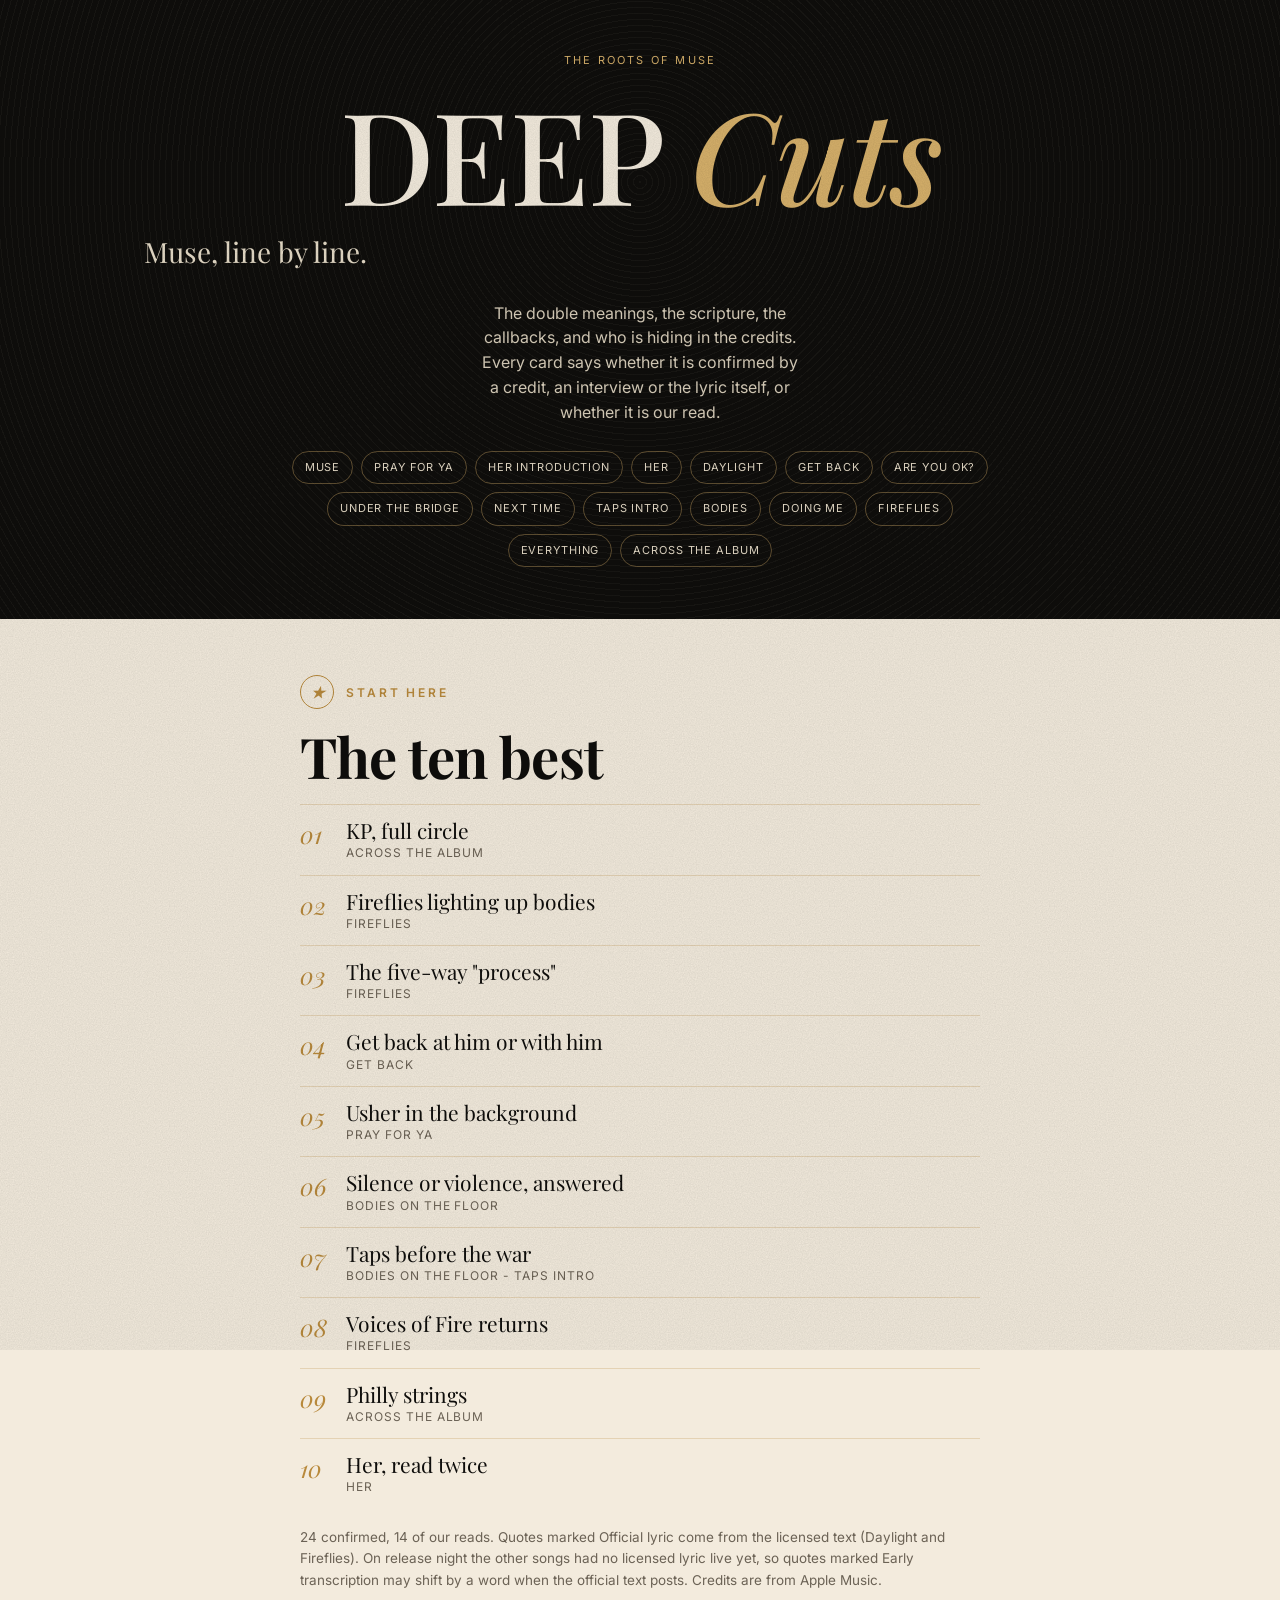
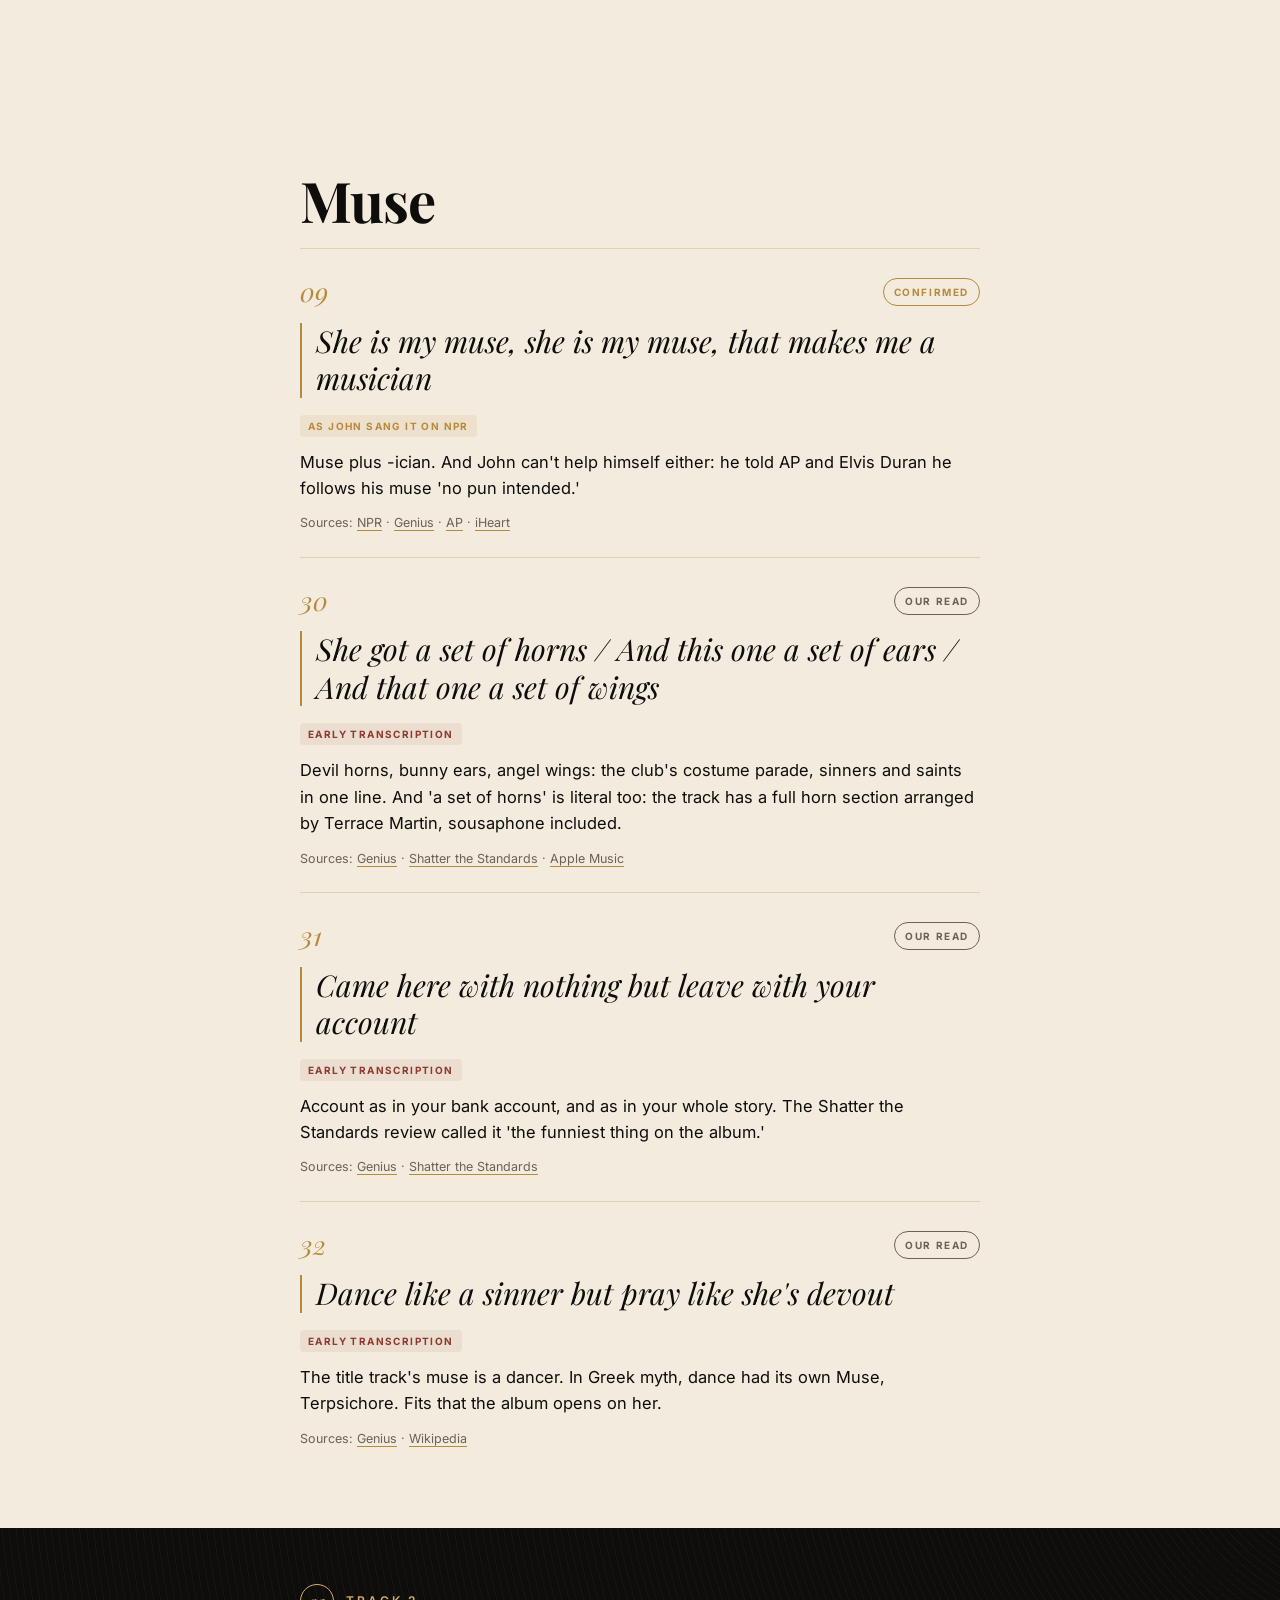
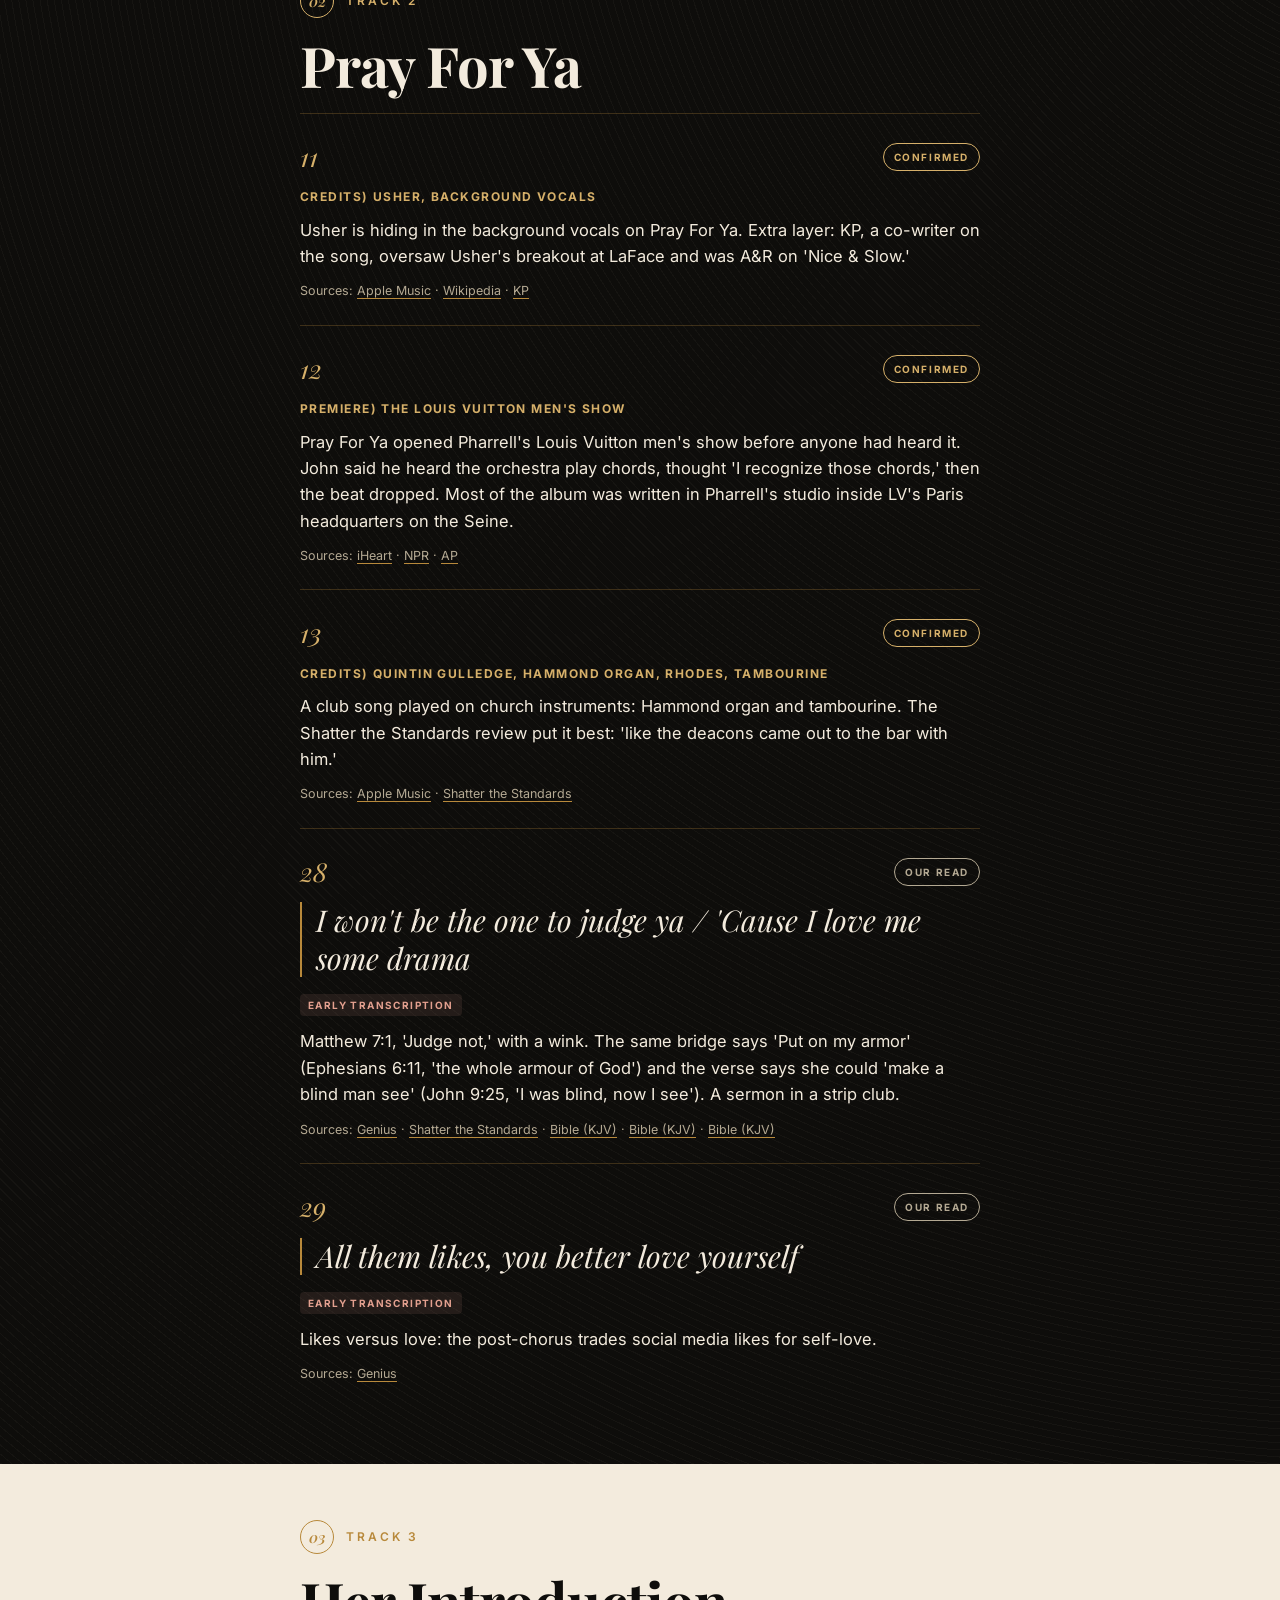
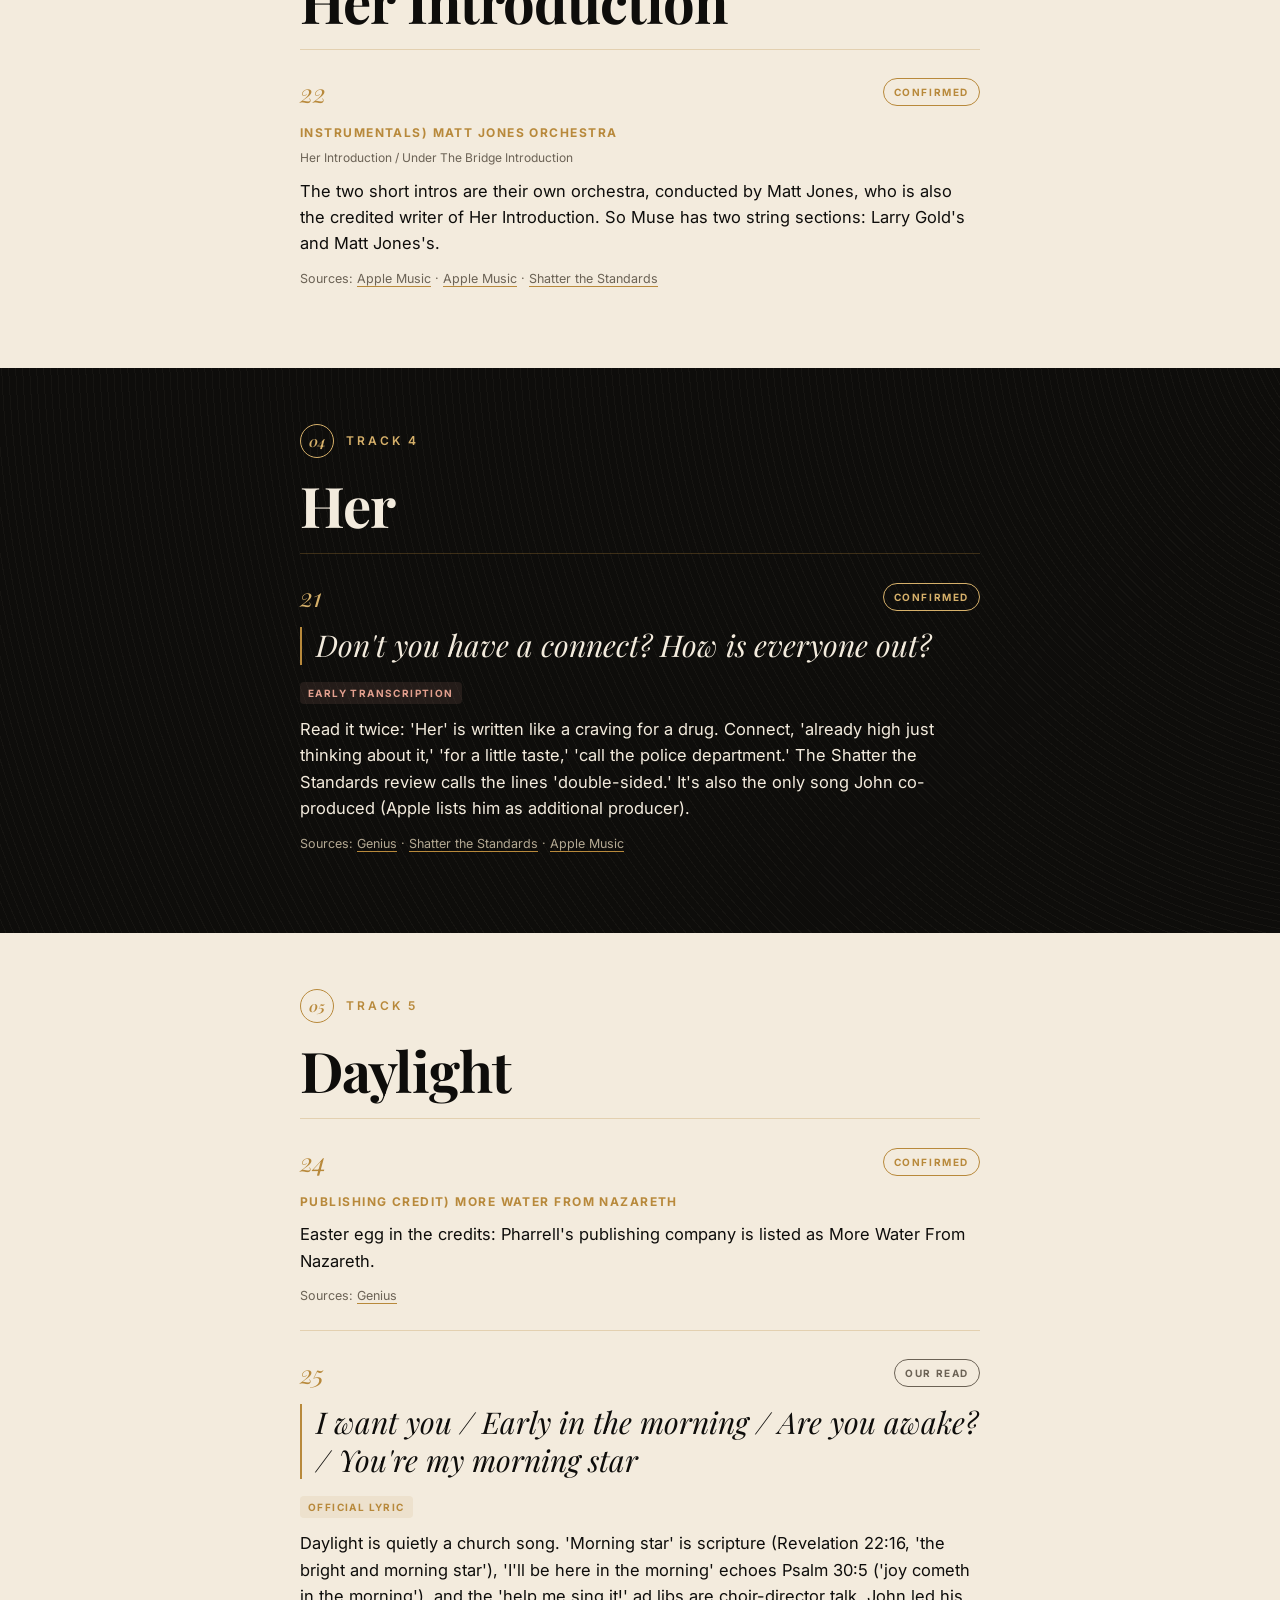
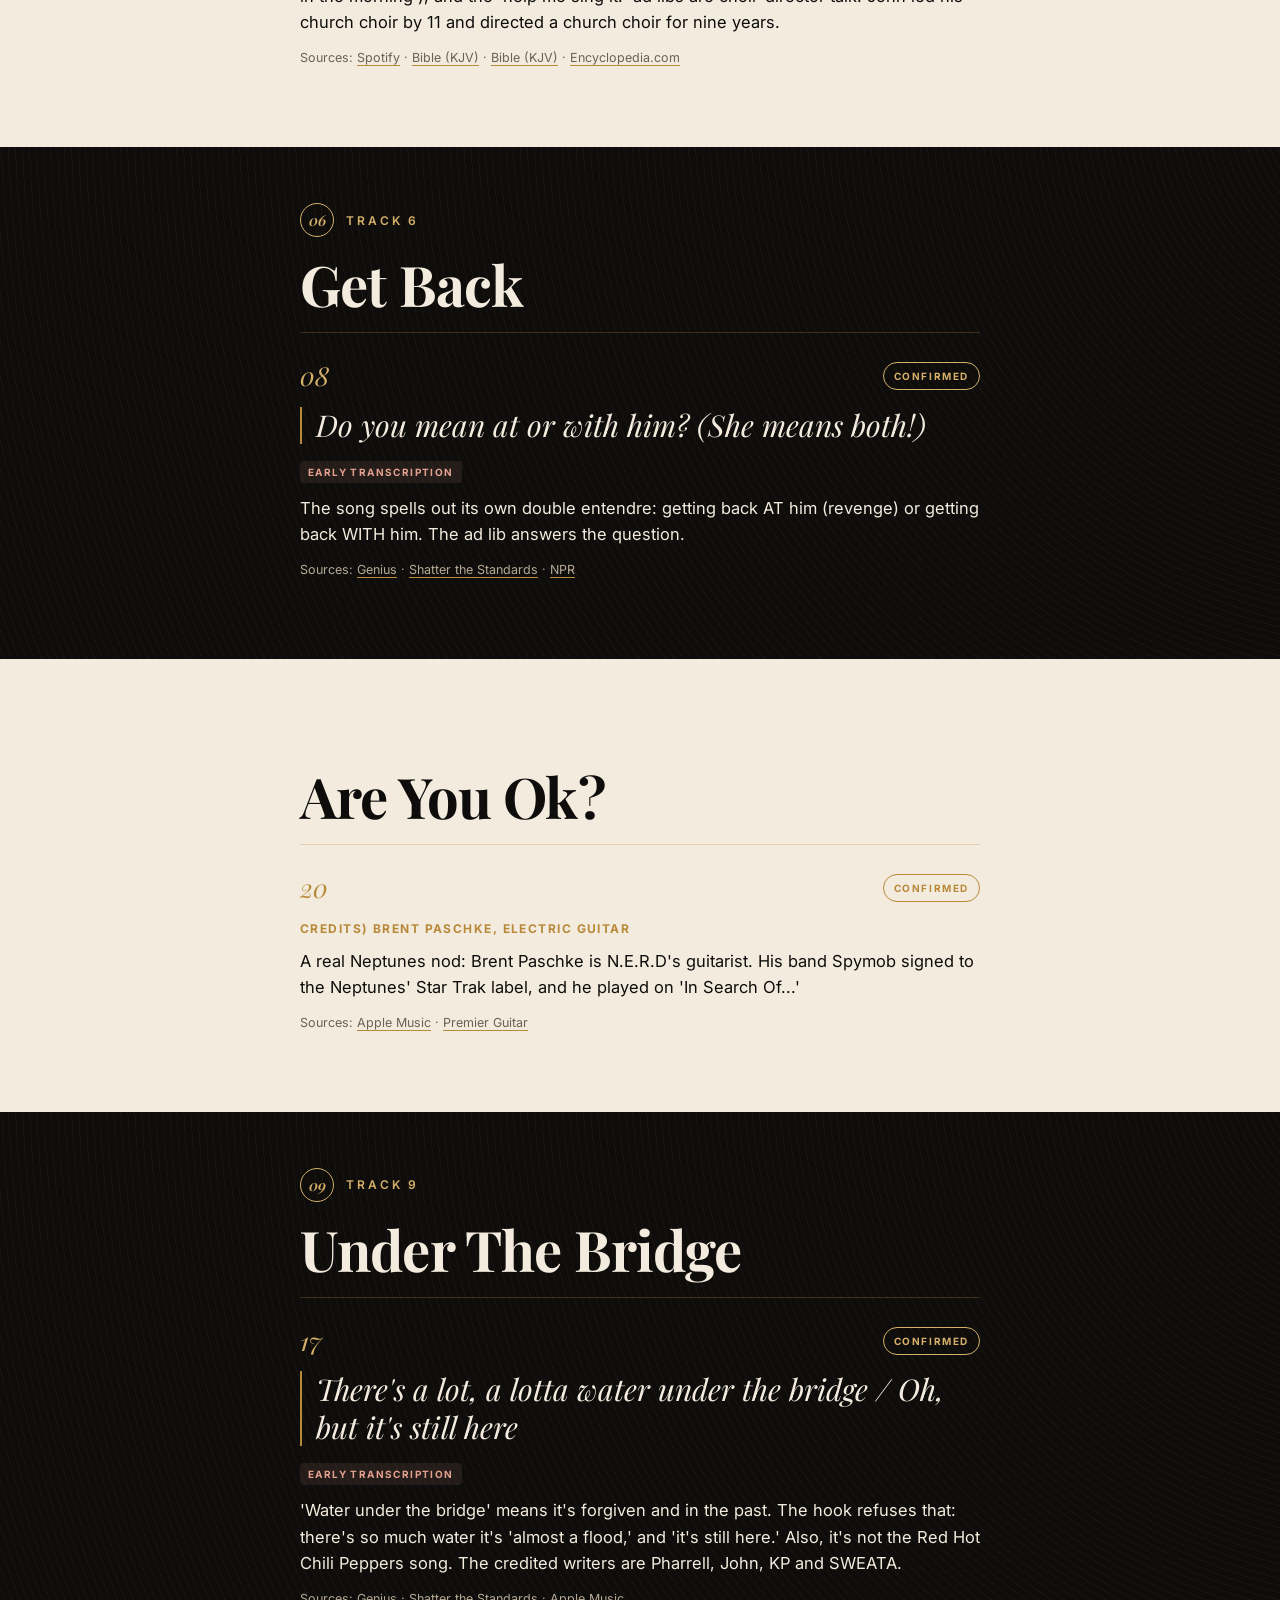
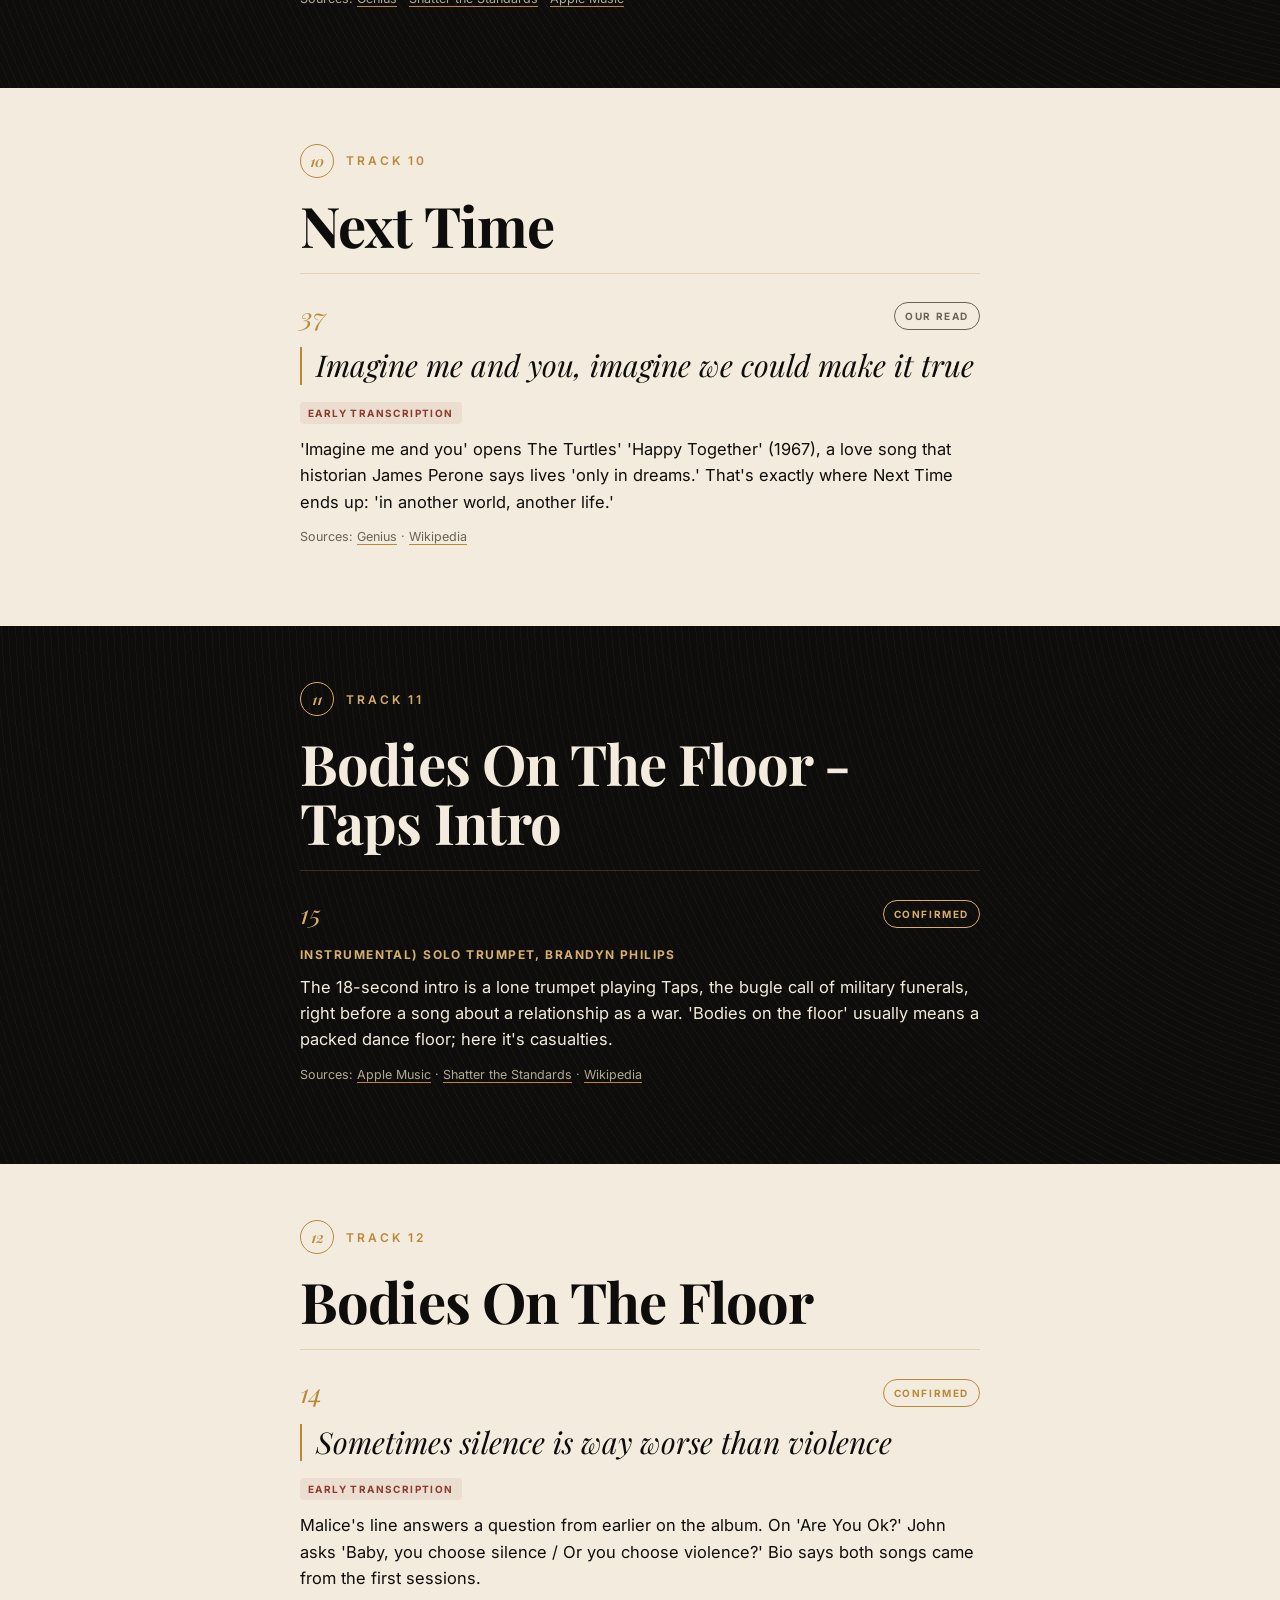
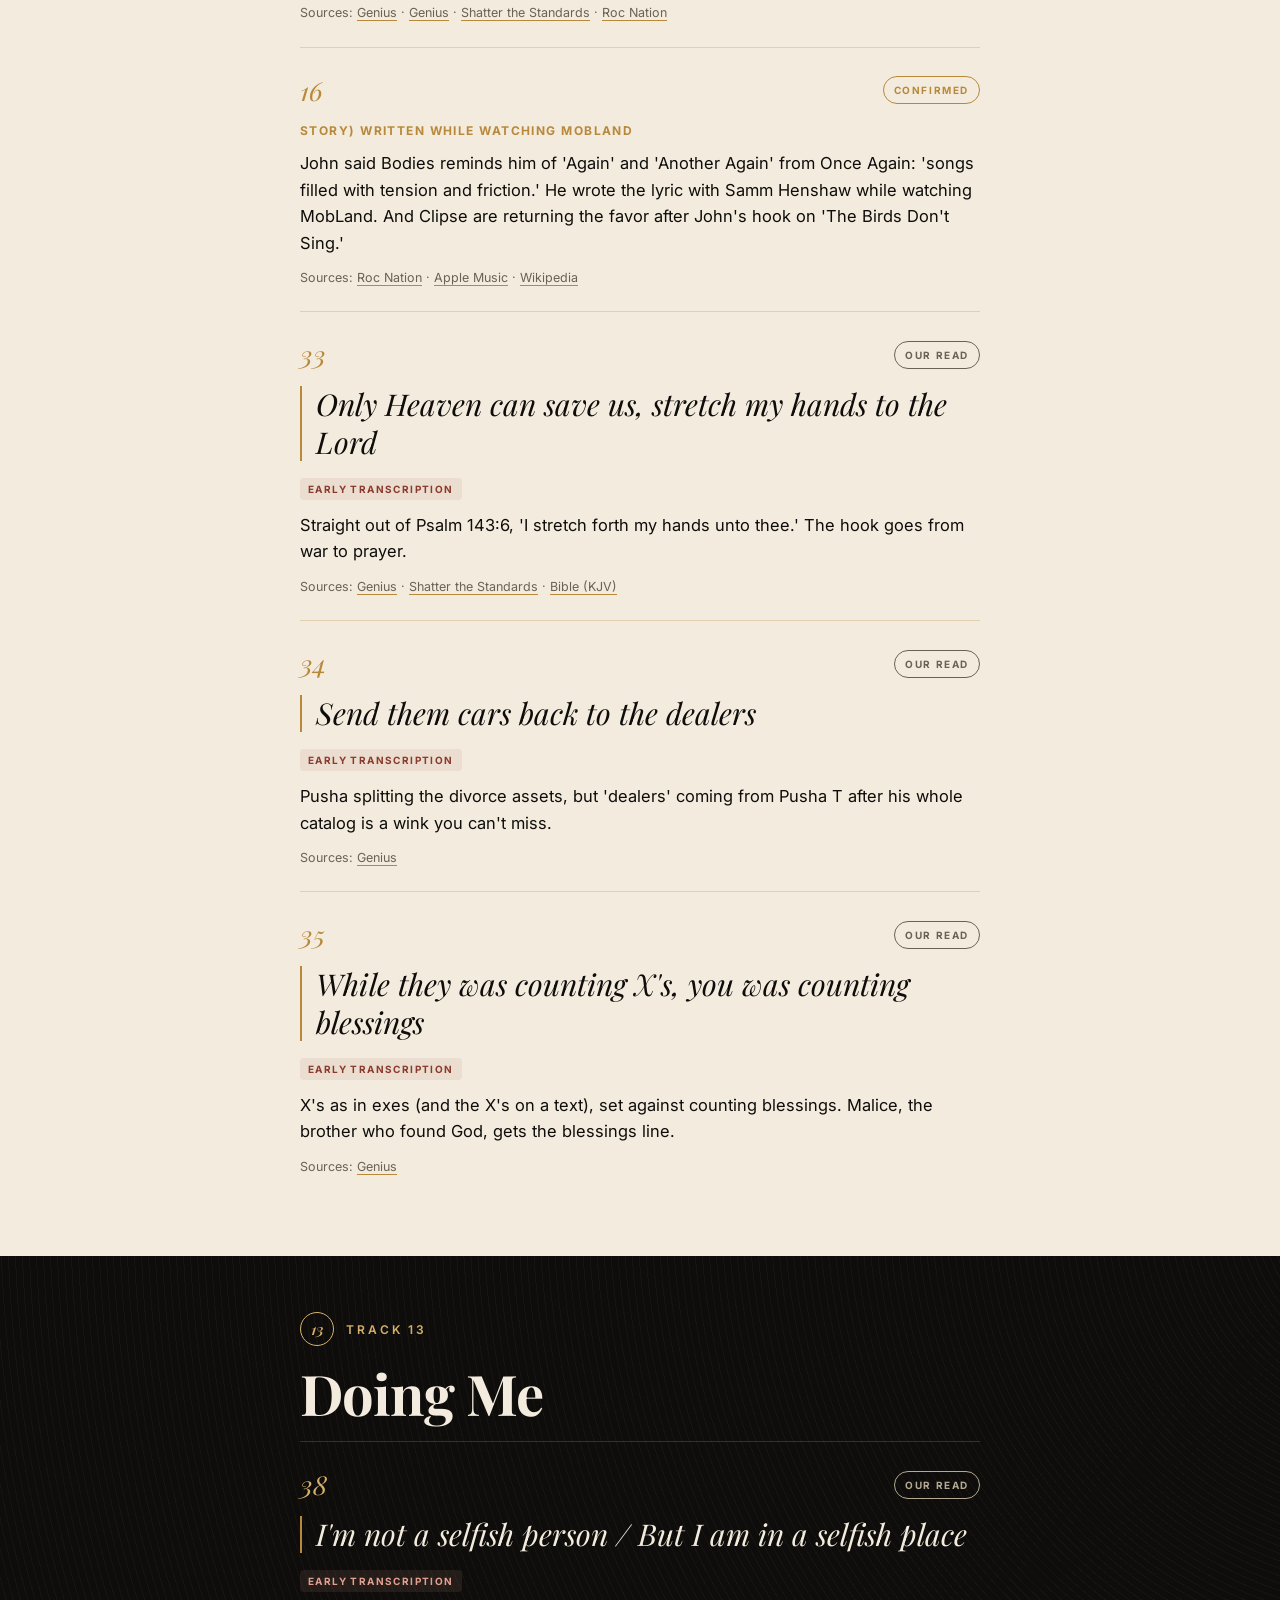
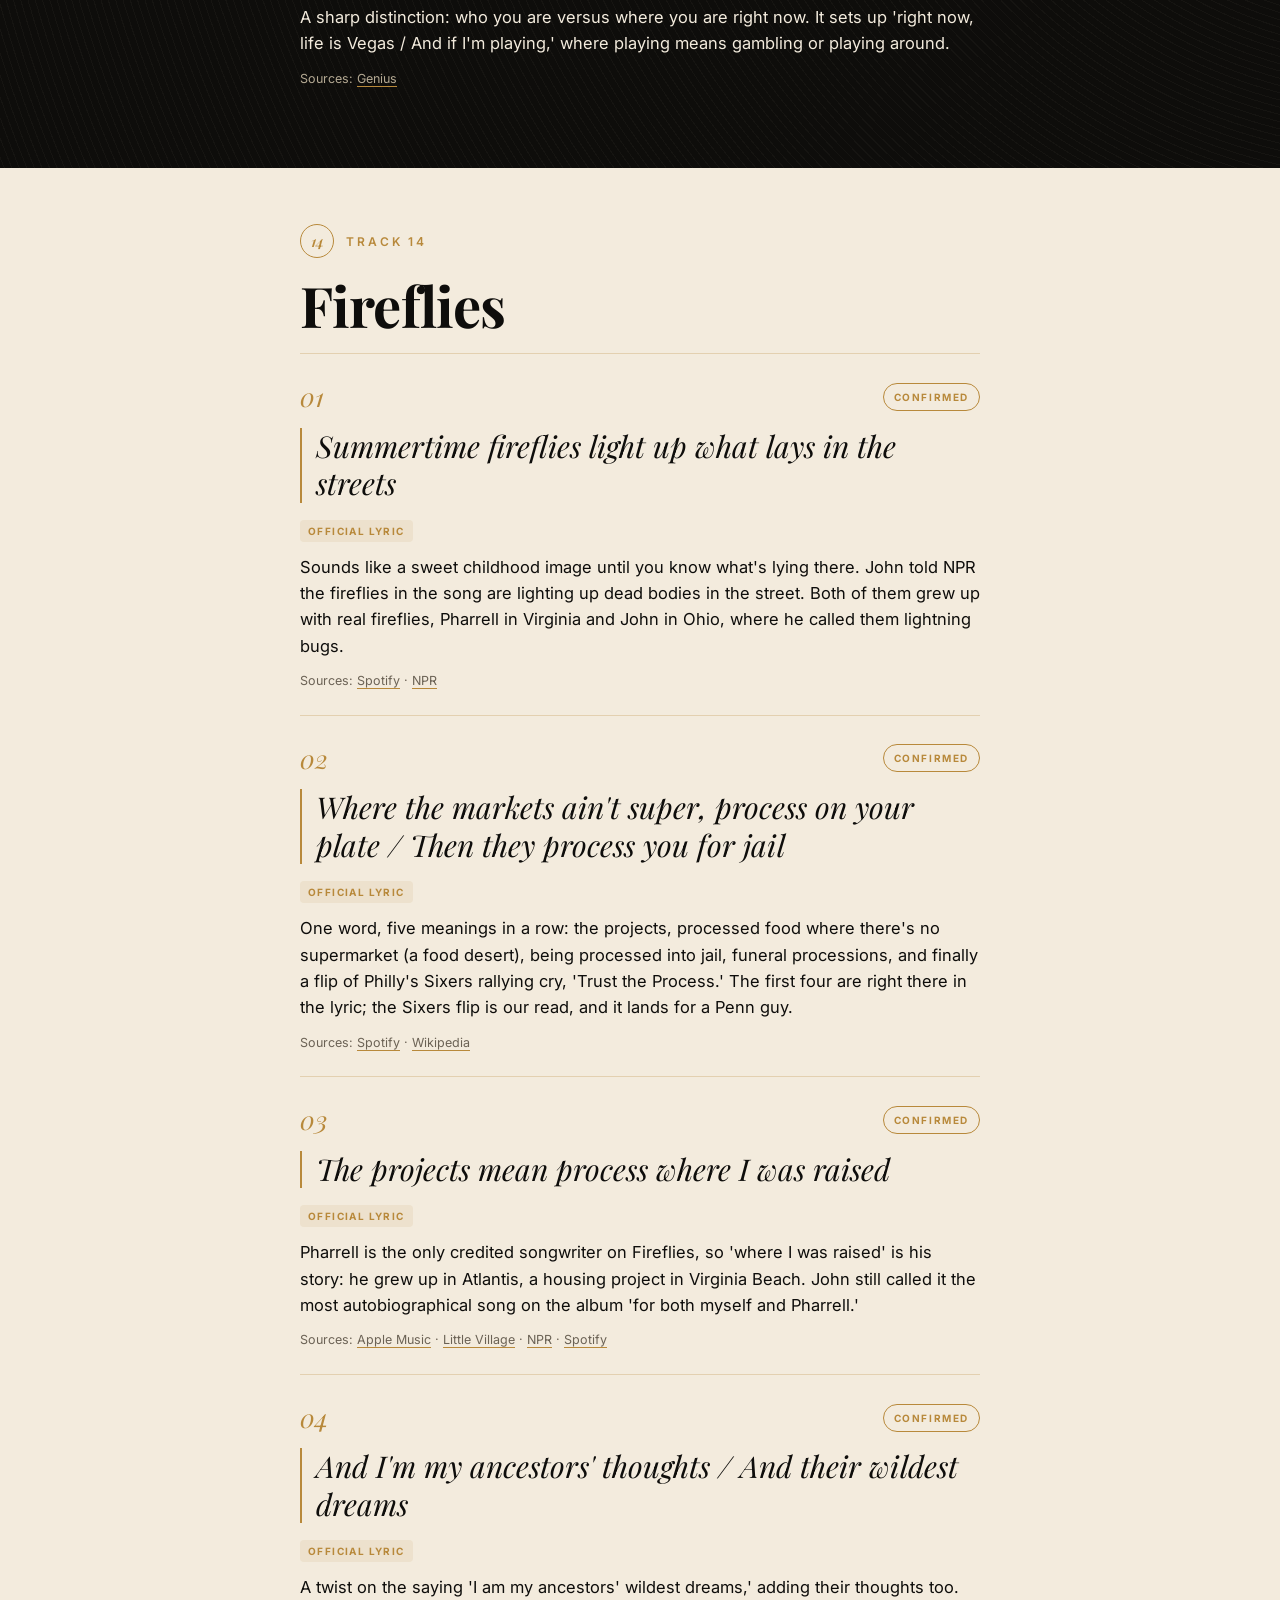
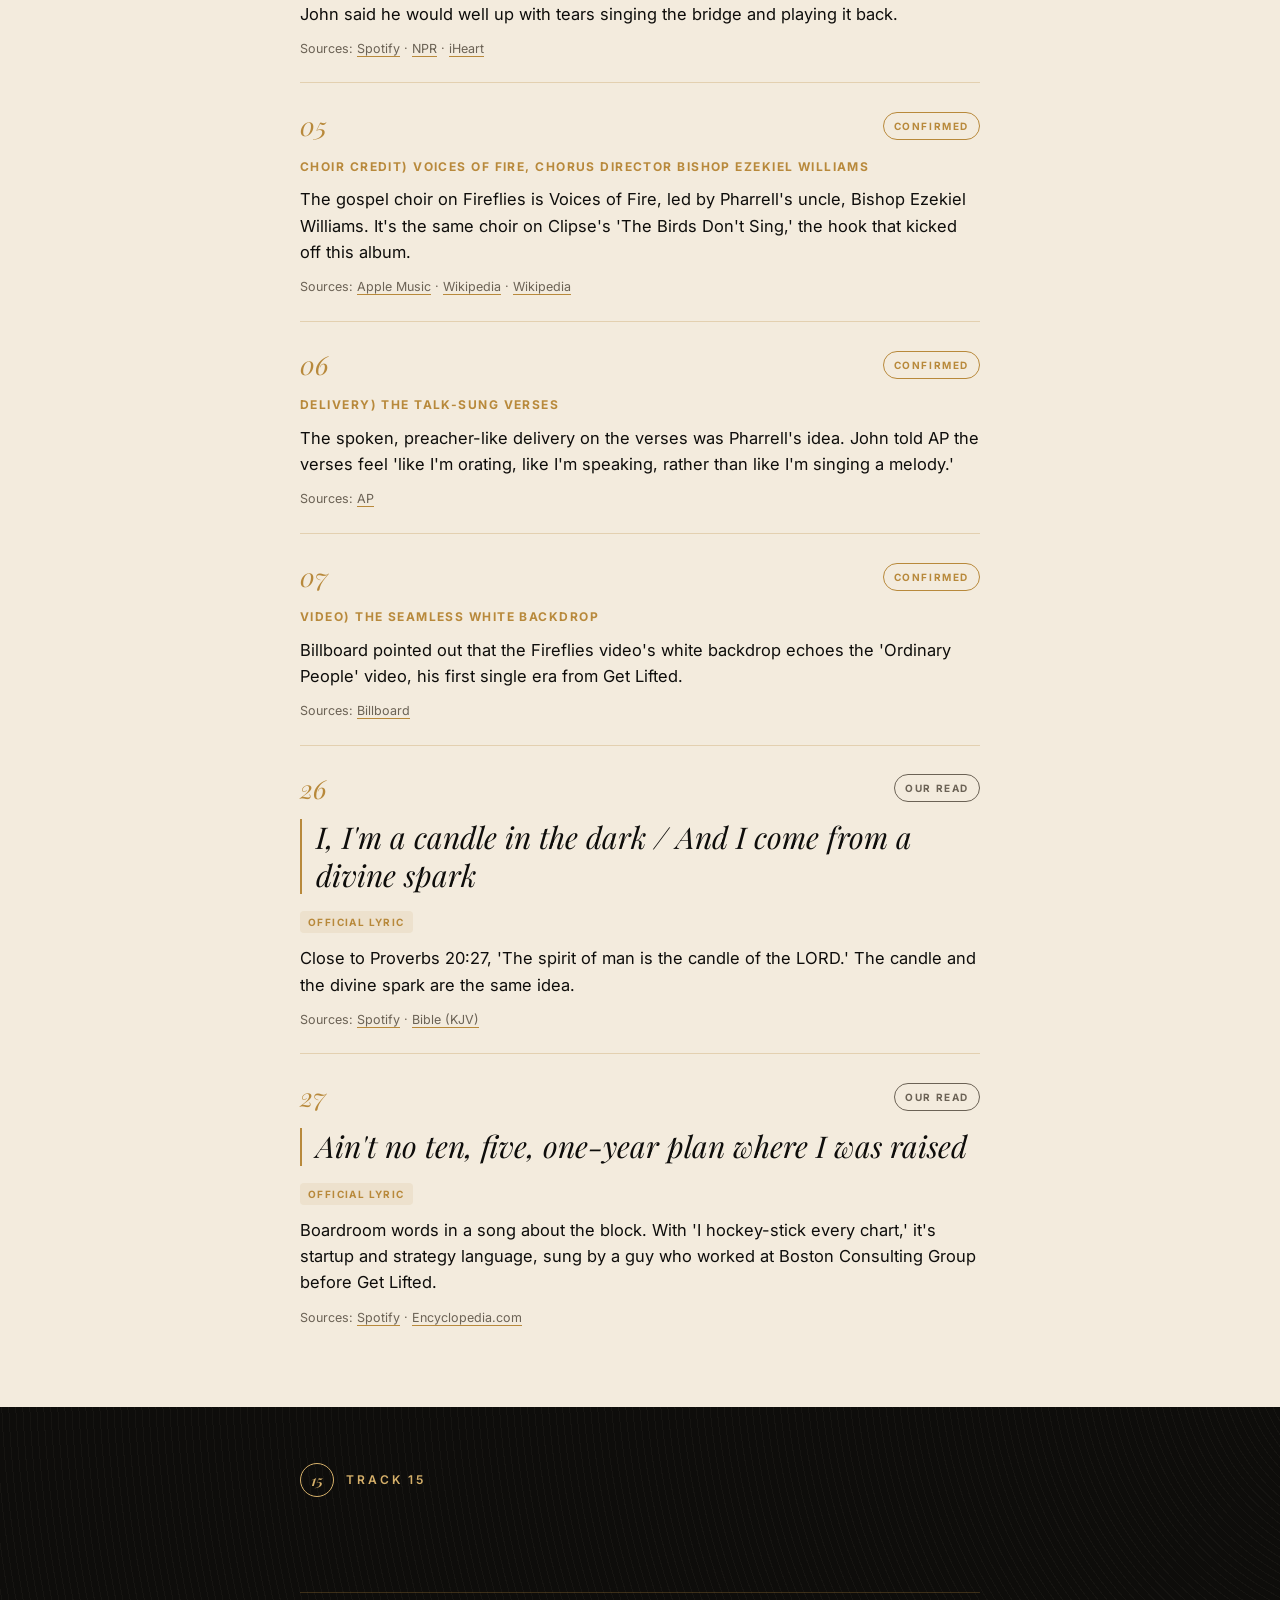
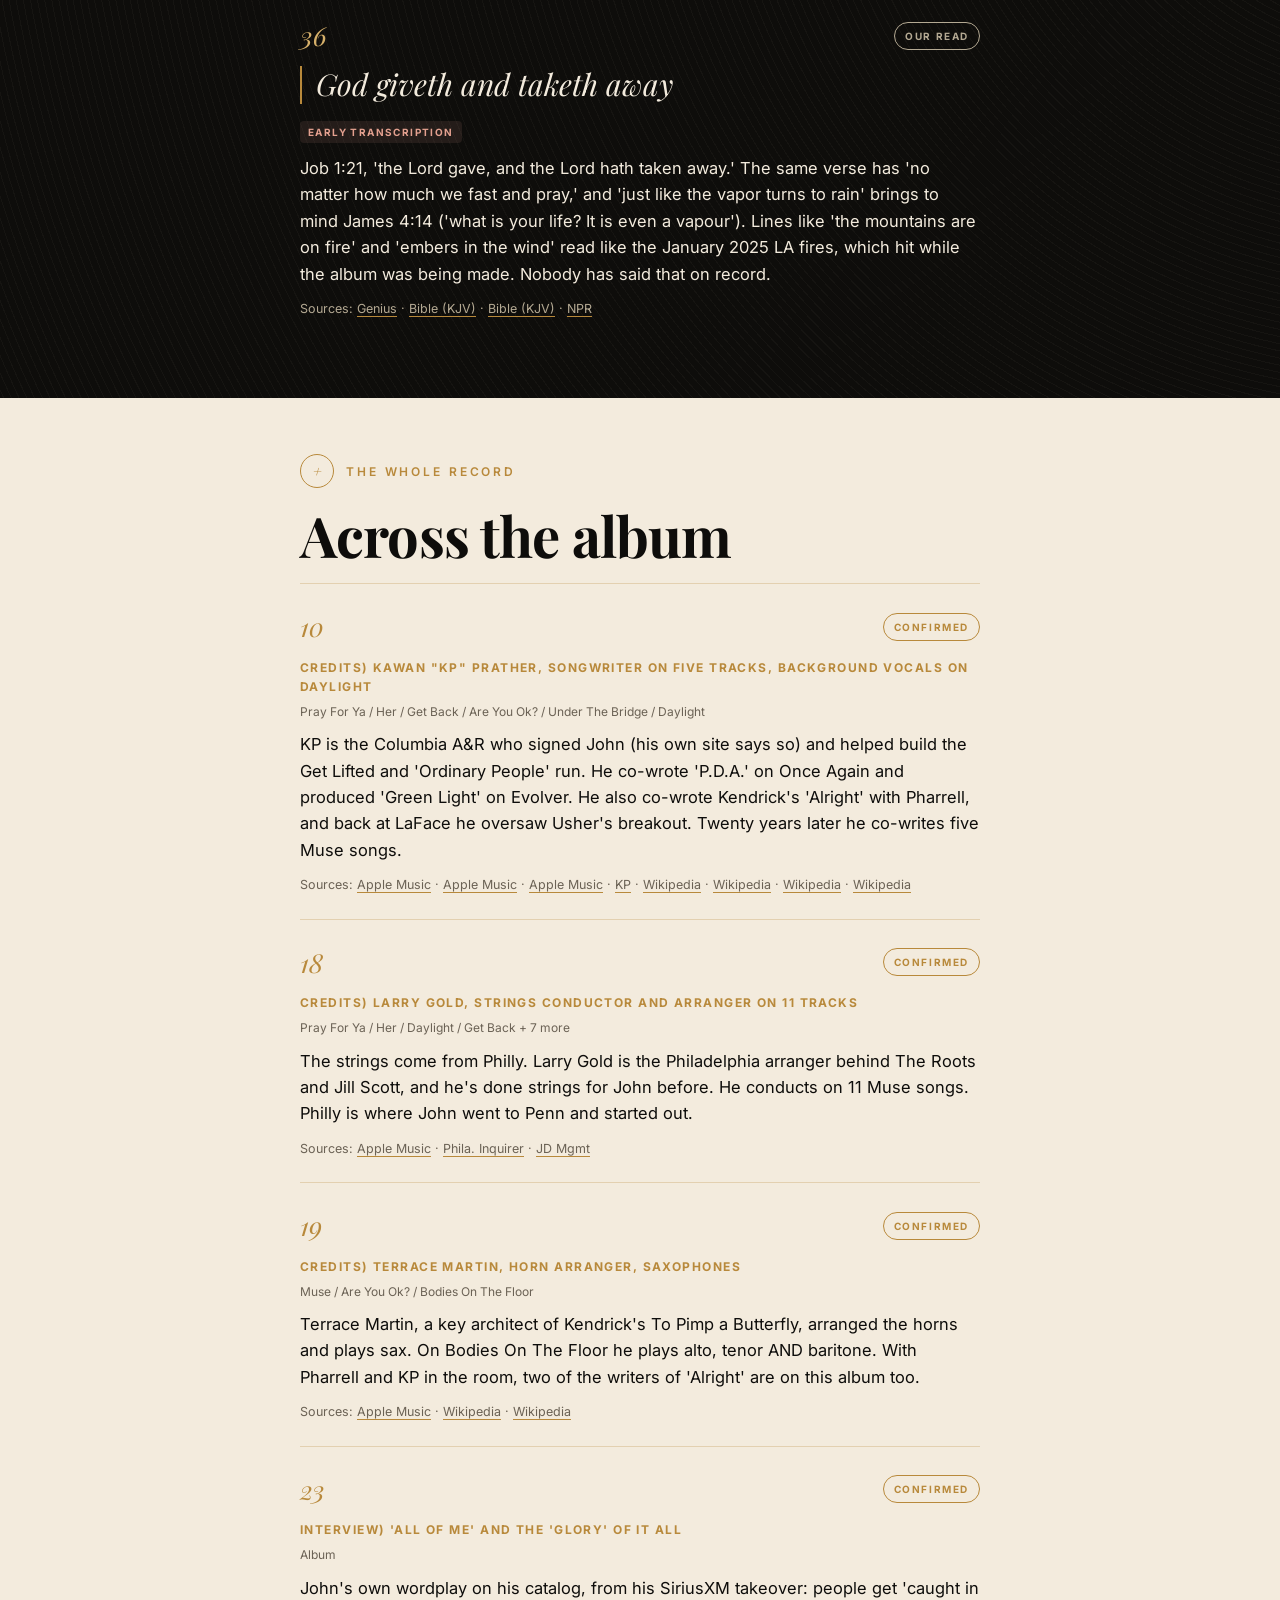
==== deep-cuts/index.html @ bab41eae "The Roots of Muse" ====
<!doctype html>
<html lang="en">
<head>
<meta charset="utf-8">
<meta name="viewport" content="width=device-width, initial-scale=1, viewport-fit=cover">
<title>Deep Cuts · The Roots of Muse</title>
<meta name="description" content="Line by line through John Legend's Muse: the double meanings, the scripture, the callbacks, and who is hiding in the credits.">
<meta name="theme-color" content="#0e0d0b">
<link rel="canonical" href="https://themuselegend.com/deep-cuts/">
<meta property="og:type" content="website">
<meta property="og:url" content="https://themuselegend.com/deep-cuts/">
<meta property="og:title" content="Deep Cuts · The Roots of Muse">
<meta property="og:description" content="The double meanings, the scripture and the names hiding in the credits of Muse.">
<meta property="og:image" content="https://themuselegend.com/assets/og.jpg">
<meta name="twitter:card" content="summary_large_image">
<link rel="preload" href="/assets/fonts/playfair.woff2" as="font" type="font/woff2" crossorigin>
<link rel="preload" href="/assets/fonts/inter.woff2" as="font" type="font/woff2" crossorigin>
<link rel="icon" href="/favicon.svg" type="image/svg+xml">
<link rel="apple-touch-icon" href="/apple-touch-icon.png">
<link rel="stylesheet" href="/styles.css">
<link rel="stylesheet" href="/deep-cuts/dc.css">
<script src="/script.js"></script>
</head>
<body>
<a class="skip" href="#main">Skip to content</a>
<div class="grain" aria-hidden="true"></div>
<header class="dc-hero">
  <div class="hero-grooves" aria-hidden="true"></div>
  <a class="dc-back" href="/">The Roots of Muse</a>
  <h1><span>Deep <em>Cuts</em></span></h1>
  <p class="subtitle">Muse, line by line.</p>
  <p class="lede">The double meanings, the scripture, the callbacks, and who is hiding in the credits. Every card says whether it is confirmed by a credit, an interview or the lyric itself, or whether it is our read.</p>
  <nav class="dc-jump" aria-label="Tracks"><a href="#muse">Muse</a><a href="#pray-for-ya">Pray For Ya</a><a href="#her-introduction">Her Introduction</a><a href="#her">Her</a><a href="#daylight">Daylight</a><a href="#get-back">Get Back</a><a href="#are-you-ok">Are You Ok?</a><a href="#under-the-bridge">Under The Bridge</a><a href="#next-time">Next Time</a><a href="#bodies-on-the-floor-taps-intro">Taps Intro</a><a href="#bodies-on-the-floor">Bodies</a><a href="#doing-me">Doing Me</a><a href="#fireflies">Fireflies</a><a href="#everything">Everything</a><a href="#across-the-album">Across the album</a></nav>
</header>
<main id="main">
<section class="sec dc-sec" id="best"><div class="wrap narrow">
<p class="eyebrow reveal"><span>★</span> Start here</p>
<h2 class="dc-h reveal">The ten best</h2>
<ol class="dc-top10 reveal"><li><a href="#n10">KP, full circle</a><span>Across the album</span></li>
<li><a href="#n1">Fireflies lighting up bodies</a><span>Fireflies</span></li>
<li><a href="#n2">The five-way &quot;process&quot;</a><span>Fireflies</span></li>
<li><a href="#n8">Get back at him or with him</a><span>Get Back</span></li>
<li><a href="#n11">Usher in the background</a><span>Pray For Ya</span></li>
<li><a href="#n14">Silence or violence, answered</a><span>Bodies On The Floor</span></li>
<li><a href="#n15">Taps before the war</a><span>Bodies On The Floor - Taps Intro</span></li>
<li><a href="#n5">Voices of Fire returns</a><span>Fireflies</span></li>
<li><a href="#n18">Philly strings</a><span>Across the album</span></li>
<li><a href="#n21">Her, read twice</a><span>Her</span></li></ol>
<p class="dc-note reveal">24 confirmed, 14 of our reads. Quotes marked Official lyric come from the licensed text (Daylight and Fireflies). On release night the other songs had no licensed lyric live yet, so quotes marked Early transcription may shift by a word when the official text posts. Credits are from Apple Music.</p>
</div></section><section class="sec dc-sec" id="muse"><div class="wrap narrow"><p class="eyebrow reveal"><span>01</span> Track 1</p><h2 class="dc-h reveal">Muse</h2><article class="dc-card reveal" id="n9">
  <div class="dc-top"><span class="dc-n">09</span><span class="dc-badge ok">Confirmed</span></div>
  <blockquote class="dc-line">She is my muse, she is my muse, that makes me a musician</blockquote><span class="dc-q ok">As John sang it on NPR</span>
  <p class="dc-body">Muse plus -ician. And John can&#x27;t help himself either: he told AP and Elvis Duran he follows his muse &#x27;no pun intended.&#x27;</p>
  <p class="dc-src">Sources: <a href="https://www.npr.org/2026/10/22/nx-s1-5961171/john-legend-talks-about-his-new-album-muse" target="_blank" rel="noopener">NPR</a> · <a href="https://genius.com/John-legend-and-pharrell-williams-muse-lyrics" target="_blank" rel="noopener">Genius</a> · <a href="https://www.wsbtv.com/entertainment/john-legend/JDZBQ4XTJAZGTE2WQBMOY2ICFM/" target="_blank" rel="noopener">AP</a> · <a href="https://www.iheart.com/podcast/1031-elvis-durans-daily-highli-25096811/episode/celebrity-interview-john-legend-talks-new-347282837/" target="_blank" rel="noopener">iHeart</a></p>
</article>
<article class="dc-card reveal" id="n30">
  <div class="dc-top"><span class="dc-n">30</span><span class="dc-badge read">Our read</span></div>
  <blockquote class="dc-line">She got a set of horns / And this one a set of ears / And that one a set of wings</blockquote><span class="dc-q early">Early transcription</span>
  <p class="dc-body">Devil horns, bunny ears, angel wings: the club&#x27;s costume parade, sinners and saints in one line. And &#x27;a set of horns&#x27; is literal too: the track has a full horn section arranged by Terrace Martin, sousaphone included.</p>
  <p class="dc-src">Sources: <a href="https://genius.com/John-legend-and-pharrell-williams-muse-lyrics" target="_blank" rel="noopener">Genius</a> · <a href="https://www.shatterthestandards.com/p/album-review-muse-by-john-legend" target="_blank" rel="noopener">Shatter the Standards</a> · <a href="https://music.apple.com/us/song/muse/6808358305" target="_blank" rel="noopener">Apple Music</a></p>
</article>
<article class="dc-card reveal" id="n31">
  <div class="dc-top"><span class="dc-n">31</span><span class="dc-badge read">Our read</span></div>
  <blockquote class="dc-line">Came here with nothing but leave with your account</blockquote><span class="dc-q early">Early transcription</span>
  <p class="dc-body">Account as in your bank account, and as in your whole story. The Shatter the Standards review called it &#x27;the funniest thing on the album.&#x27;</p>
  <p class="dc-src">Sources: <a href="https://genius.com/John-legend-and-pharrell-williams-muse-lyrics" target="_blank" rel="noopener">Genius</a> · <a href="https://www.shatterthestandards.com/p/album-review-muse-by-john-legend" target="_blank" rel="noopener">Shatter the Standards</a></p>
</article>
<article class="dc-card reveal" id="n32">
  <div class="dc-top"><span class="dc-n">32</span><span class="dc-badge read">Our read</span></div>
  <blockquote class="dc-line">Dance like a sinner but pray like she&#x27;s devout</blockquote><span class="dc-q early">Early transcription</span>
  <p class="dc-body">The title track&#x27;s muse is a dancer. In Greek myth, dance had its own Muse, Terpsichore. Fits that the album opens on her.</p>
  <p class="dc-src">Sources: <a href="https://genius.com/John-legend-and-pharrell-williams-muse-lyrics" target="_blank" rel="noopener">Genius</a> · <a href="https://en.wikipedia.org/wiki/Terpsichore" target="_blank" rel="noopener">Wikipedia</a></p>
</article></div></section><section class="sec dc-sec dark" id="pray-for-ya"><div class="wrap narrow"><p class="eyebrow reveal"><span>02</span> Track 2</p><h2 class="dc-h reveal">Pray For Ya</h2><article class="dc-card reveal" id="n11">
  <div class="dc-top"><span class="dc-n">11</span><span class="dc-badge ok">Confirmed</span></div>
  <p class="dc-meta-line">credits) Usher, background vocals</p>
  <p class="dc-body">Usher is hiding in the background vocals on Pray For Ya. Extra layer: KP, a co-writer on the song, oversaw Usher&#x27;s breakout at LaFace and was A&amp;R on &#x27;Nice &amp; Slow.&#x27;</p>
  <p class="dc-src">Sources: <a href="https://music.apple.com/us/song/pray-for-ya/6808358306" target="_blank" rel="noopener">Apple Music</a> · <a href="https://en.wikipedia.org/wiki/Kawan_Prather" target="_blank" rel="noopener">Wikipedia</a> · <a href="http://kpthegreat.com/about-me.php" target="_blank" rel="noopener">KP</a></p>
</article>
<article class="dc-card reveal" id="n12">
  <div class="dc-top"><span class="dc-n">12</span><span class="dc-badge ok">Confirmed</span></div>
  <p class="dc-meta-line">premiere) the Louis Vuitton men&#x27;s show</p>
  <p class="dc-body">Pray For Ya opened Pharrell&#x27;s Louis Vuitton men&#x27;s show before anyone had heard it. John said he heard the orchestra play chords, thought &#x27;I recognize those chords,&#x27; then the beat dropped. Most of the album was written in Pharrell&#x27;s studio inside LV&#x27;s Paris headquarters on the Seine.</p>
  <p class="dc-src">Sources: <a href="https://www.iheart.com/podcast/1031-elvis-durans-daily-highli-25096811/episode/celebrity-interview-john-legend-talks-new-347282837/" target="_blank" rel="noopener">iHeart</a> · <a href="https://www.npr.org/2026/10/22/nx-s1-5961171/john-legend-talks-about-his-new-album-muse" target="_blank" rel="noopener">NPR</a> · <a href="https://www.wsbtv.com/entertainment/john-legend/JDZBQ4XTJAZGTE2WQBMOY2ICFM/" target="_blank" rel="noopener">AP</a></p>
</article>
<article class="dc-card reveal" id="n13">
  <div class="dc-top"><span class="dc-n">13</span><span class="dc-badge ok">Confirmed</span></div>
  <p class="dc-meta-line">credits) Quintin Gulledge, Hammond organ, Rhodes, tambourine</p>
  <p class="dc-body">A club song played on church instruments: Hammond organ and tambourine. The Shatter the Standards review put it best: &#x27;like the deacons came out to the bar with him.&#x27;</p>
  <p class="dc-src">Sources: <a href="https://music.apple.com/us/song/pray-for-ya/6808358306" target="_blank" rel="noopener">Apple Music</a> · <a href="https://www.shatterthestandards.com/p/album-review-muse-by-john-legend" target="_blank" rel="noopener">Shatter the Standards</a></p>
</article>
<article class="dc-card reveal" id="n28">
  <div class="dc-top"><span class="dc-n">28</span><span class="dc-badge read">Our read</span></div>
  <blockquote class="dc-line">I won&#x27;t be the one to judge ya / &#x27;Cause I love me some drama</blockquote><span class="dc-q early">Early transcription</span>
  <p class="dc-body">Matthew 7:1, &#x27;Judge not,&#x27; with a wink. The same bridge says &#x27;Put on my armor&#x27; (Ephesians 6:11, &#x27;the whole armour of God&#x27;) and the verse says she could &#x27;make a blind man see&#x27; (John 9:25, &#x27;I was blind, now I see&#x27;). A sermon in a strip club.</p>
  <p class="dc-src">Sources: <a href="https://genius.com/John-legend-pray-for-ya-lyrics" target="_blank" rel="noopener">Genius</a> · <a href="https://www.shatterthestandards.com/p/album-review-muse-by-john-legend" target="_blank" rel="noopener">Shatter the Standards</a> · <a href="https://www.biblegateway.com/passage/?search=Matthew%207%3A1&amp;version=KJV" target="_blank" rel="noopener">Bible (KJV)</a> · <a href="https://www.biblegateway.com/passage/?search=Ephesians%206%3A11&amp;version=KJV" target="_blank" rel="noopener">Bible (KJV)</a> · <a href="https://www.biblegateway.com/passage/?search=John%209%3A25&amp;version=KJV" target="_blank" rel="noopener">Bible (KJV)</a></p>
</article>
<article class="dc-card reveal" id="n29">
  <div class="dc-top"><span class="dc-n">29</span><span class="dc-badge read">Our read</span></div>
  <blockquote class="dc-line">All them likes, you better love yourself</blockquote><span class="dc-q early">Early transcription</span>
  <p class="dc-body">Likes versus love: the post-chorus trades social media likes for self-love.</p>
  <p class="dc-src">Sources: <a href="https://genius.com/John-legend-pray-for-ya-lyrics" target="_blank" rel="noopener">Genius</a></p>
</article></div></section><section class="sec dc-sec" id="her-introduction"><div class="wrap narrow"><p class="eyebrow reveal"><span>03</span> Track 3</p><h2 class="dc-h reveal">Her Introduction</h2><article class="dc-card reveal" id="n22">
  <div class="dc-top"><span class="dc-n">22</span><span class="dc-badge ok">Confirmed</span></div>
  <p class="dc-meta-line">instrumentals) Matt Jones Orchestra</p><p class="dc-also">Her Introduction / Under The Bridge Introduction</p>
  <p class="dc-body">The two short intros are their own orchestra, conducted by Matt Jones, who is also the credited writer of Her Introduction. So Muse has two string sections: Larry Gold&#x27;s and Matt Jones&#x27;s.</p>
  <p class="dc-src">Sources: <a href="https://music.apple.com/us/song/her-introduction/6808358307" target="_blank" rel="noopener">Apple Music</a> · <a href="https://music.apple.com/us/song/under-the-bridge-introduction/6808358538" target="_blank" rel="noopener">Apple Music</a> · <a href="https://www.shatterthestandards.com/p/album-review-muse-by-john-legend" target="_blank" rel="noopener">Shatter the Standards</a></p>
</article></div></section><section class="sec dc-sec dark" id="her"><div class="wrap narrow"><p class="eyebrow reveal"><span>04</span> Track 4</p><h2 class="dc-h reveal">Her</h2><article class="dc-card reveal" id="n21">
  <div class="dc-top"><span class="dc-n">21</span><span class="dc-badge ok">Confirmed</span></div>
  <blockquote class="dc-line">Don&#x27;t you have a connect? How is everyone out?</blockquote><span class="dc-q early">Early transcription</span>
  <p class="dc-body">Read it twice: &#x27;Her&#x27; is written like a craving for a drug. Connect, &#x27;already high just thinking about it,&#x27; &#x27;for a little taste,&#x27; &#x27;call the police department.&#x27; The Shatter the Standards review calls the lines &#x27;double-sided.&#x27; It&#x27;s also the only song John co-produced (Apple lists him as additional producer).</p>
  <p class="dc-src">Sources: <a href="https://genius.com/John-legend-and-pharrell-williams-her-lyrics" target="_blank" rel="noopener">Genius</a> · <a href="https://www.shatterthestandards.com/p/album-review-muse-by-john-legend" target="_blank" rel="noopener">Shatter the Standards</a> · <a href="https://music.apple.com/us/song/her/6808358532" target="_blank" rel="noopener">Apple Music</a></p>
</article></div></section><section class="sec dc-sec" id="daylight"><div class="wrap narrow"><p class="eyebrow reveal"><span>05</span> Track 5</p><h2 class="dc-h reveal">Daylight</h2><article class="dc-card reveal" id="n24">
  <div class="dc-top"><span class="dc-n">24</span><span class="dc-badge ok">Confirmed</span></div>
  <p class="dc-meta-line">publishing credit) More Water From Nazareth</p>
  <p class="dc-body">Easter egg in the credits: Pharrell&#x27;s publishing company is listed as More Water From Nazareth.</p>
  <p class="dc-src">Sources: <a href="https://genius.com/John-legend-daylight-lyrics" target="_blank" rel="noopener">Genius</a></p>
</article>
<article class="dc-card reveal" id="n25">
  <div class="dc-top"><span class="dc-n">25</span><span class="dc-badge read">Our read</span></div>
  <blockquote class="dc-line">I want you / Early in the morning / Are you awake? / You&#x27;re my morning star</blockquote><span class="dc-q ok">Official lyric</span>
  <p class="dc-body">Daylight is quietly a church song. &#x27;Morning star&#x27; is scripture (Revelation 22:16, &#x27;the bright and morning star&#x27;), &#x27;I&#x27;ll be here in the morning&#x27; echoes Psalm 30:5 (&#x27;joy cometh in the morning&#x27;), and the &#x27;help me sing it!&#x27; ad libs are choir-director talk. John led his church choir by 11 and directed a church choir for nine years.</p>
  <p class="dc-src">Sources: <a href="https://open.spotify.com/track/5scKH7NkdxmDMkDyCITr8A" target="_blank" rel="noopener">Spotify</a> · <a href="https://www.biblegateway.com/passage/?search=Revelation%2022%3A16&amp;version=KJV" target="_blank" rel="noopener">Bible (KJV)</a> · <a href="https://www.biblegateway.com/passage/?search=Psalm%2030%3A5&amp;version=KJV" target="_blank" rel="noopener">Bible (KJV)</a> · <a href="https://www.encyclopedia.com/people/literature-and-arts/music-popular-and-jazz-biographies/john-legend" target="_blank" rel="noopener">Encyclopedia.com</a></p>
</article></div></section><section class="sec dc-sec dark" id="get-back"><div class="wrap narrow"><p class="eyebrow reveal"><span>06</span> Track 6</p><h2 class="dc-h reveal">Get Back</h2><article class="dc-card reveal" id="n8">
  <div class="dc-top"><span class="dc-n">08</span><span class="dc-badge ok">Confirmed</span></div>
  <blockquote class="dc-line">Do you mean at or with him? (She means both!)</blockquote><span class="dc-q early">Early transcription</span>
  <p class="dc-body">The song spells out its own double entendre: getting back AT him (revenge) or getting back WITH him. The ad lib answers the question.</p>
  <p class="dc-src">Sources: <a href="https://genius.com/John-legend-and-pharrell-williams-get-back-lyrics" target="_blank" rel="noopener">Genius</a> · <a href="https://www.shatterthestandards.com/p/album-review-muse-by-john-legend" target="_blank" rel="noopener">Shatter the Standards</a> · <a href="https://www.npr.org/2026/10/22/nx-s1-5961171/john-legend-talks-about-his-new-album-muse" target="_blank" rel="noopener">NPR</a></p>
</article></div></section><section class="sec dc-sec" id="are-you-ok"><div class="wrap narrow"><p class="eyebrow reveal"><span>07</span> Track 7</p><h2 class="dc-h reveal">Are You Ok?</h2><article class="dc-card reveal" id="n20">
  <div class="dc-top"><span class="dc-n">20</span><span class="dc-badge ok">Confirmed</span></div>
  <p class="dc-meta-line">credits) Brent Paschke, electric guitar</p>
  <p class="dc-body">A real Neptunes nod: Brent Paschke is N.E.R.D&#x27;s guitarist. His band Spymob signed to the Neptunes&#x27; Star Trak label, and he played on &#x27;In Search Of...&#x27;</p>
  <p class="dc-src">Sources: <a href="https://music.apple.com/us/song/are-you-ok/6808358537" target="_blank" rel="noopener">Apple Music</a> · <a href="https://www.premierguitar.com/artists/brent-paschke-pharrells-fretman" target="_blank" rel="noopener">Premier Guitar</a></p>
</article></div></section><section class="sec dc-sec dark" id="under-the-bridge"><div class="wrap narrow"><p class="eyebrow reveal"><span>09</span> Track 9</p><h2 class="dc-h reveal">Under The Bridge</h2><article class="dc-card reveal" id="n17">
  <div class="dc-top"><span class="dc-n">17</span><span class="dc-badge ok">Confirmed</span></div>
  <blockquote class="dc-line">There&#x27;s a lot, a lotta water under the bridge / Oh, but it&#x27;s still here</blockquote><span class="dc-q early">Early transcription</span>
  <p class="dc-body">&#x27;Water under the bridge&#x27; means it&#x27;s forgiven and in the past. The hook refuses that: there&#x27;s so much water it&#x27;s &#x27;almost a flood,&#x27; and &#x27;it&#x27;s still here.&#x27; Also, it&#x27;s not the Red Hot Chili Peppers song. The credited writers are Pharrell, John, KP and SWEATA.</p>
  <p class="dc-src">Sources: <a href="https://genius.com/John-legend-under-the-bridge-lyrics" target="_blank" rel="noopener">Genius</a> · <a href="https://www.shatterthestandards.com/p/album-review-muse-by-john-legend" target="_blank" rel="noopener">Shatter the Standards</a> · <a href="https://music.apple.com/us/song/under-the-bridge/6808358539" target="_blank" rel="noopener">Apple Music</a></p>
</article></div></section><section class="sec dc-sec" id="next-time"><div class="wrap narrow"><p class="eyebrow reveal"><span>10</span> Track 10</p><h2 class="dc-h reveal">Next Time</h2><article class="dc-card reveal" id="n37">
  <div class="dc-top"><span class="dc-n">37</span><span class="dc-badge read">Our read</span></div>
  <blockquote class="dc-line">Imagine me and you, imagine we could make it true</blockquote><span class="dc-q early">Early transcription</span>
  <p class="dc-body">&#x27;Imagine me and you&#x27; opens The Turtles&#x27; &#x27;Happy Together&#x27; (1967), a love song that historian James Perone says lives &#x27;only in dreams.&#x27; That&#x27;s exactly where Next Time ends up: &#x27;in another world, another life.&#x27;</p>
  <p class="dc-src">Sources: <a href="https://genius.com/John-legend-and-pharrell-williams-next-time-lyrics" target="_blank" rel="noopener">Genius</a> · <a href="https://en.wikipedia.org/wiki/Happy_Together_(song)" target="_blank" rel="noopener">Wikipedia</a></p>
</article></div></section><section class="sec dc-sec dark" id="bodies-on-the-floor-taps-intro"><div class="wrap narrow"><p class="eyebrow reveal"><span>11</span> Track 11</p><h2 class="dc-h reveal">Bodies On The Floor - Taps Intro</h2><article class="dc-card reveal" id="n15">
  <div class="dc-top"><span class="dc-n">15</span><span class="dc-badge ok">Confirmed</span></div>
  <p class="dc-meta-line">instrumental) solo trumpet, Brandyn Philips</p>
  <p class="dc-body">The 18-second intro is a lone trumpet playing Taps, the bugle call of military funerals, right before a song about a relationship as a war. &#x27;Bodies on the floor&#x27; usually means a packed dance floor; here it&#x27;s casualties.</p>
  <p class="dc-src">Sources: <a href="https://music.apple.com/us/song/bodies-on-the-floor-taps-intro/6808358541" target="_blank" rel="noopener">Apple Music</a> · <a href="https://www.shatterthestandards.com/p/album-review-muse-by-john-legend" target="_blank" rel="noopener">Shatter the Standards</a> · <a href="https://en.wikipedia.org/wiki/Taps_(bugle_call)" target="_blank" rel="noopener">Wikipedia</a></p>
</article></div></section><section class="sec dc-sec" id="bodies-on-the-floor"><div class="wrap narrow"><p class="eyebrow reveal"><span>12</span> Track 12</p><h2 class="dc-h reveal">Bodies On The Floor</h2><article class="dc-card reveal" id="n14">
  <div class="dc-top"><span class="dc-n">14</span><span class="dc-badge ok">Confirmed</span></div>
  <blockquote class="dc-line">Sometimes silence is way worse than violence</blockquote><span class="dc-q early">Early transcription</span>
  <p class="dc-body">Malice&#x27;s line answers a question from earlier on the album. On &#x27;Are You Ok?&#x27; John asks &#x27;Baby, you choose silence / Or you choose violence?&#x27; Bio says both songs came from the first sessions.</p>
  <p class="dc-src">Sources: <a href="https://genius.com/John-legend-and-clipse-bodies-on-the-floor-lyrics" target="_blank" rel="noopener">Genius</a> · <a href="https://genius.com/John-legend-and-pharrell-williams-are-you-ok-lyrics" target="_blank" rel="noopener">Genius</a> · <a href="https://www.shatterthestandards.com/p/album-review-muse-by-john-legend" target="_blank" rel="noopener">Shatter the Standards</a> · <a href="https://www.rocnation.com/news/john-legends-muse-album/" target="_blank" rel="noopener">Roc Nation</a></p>
</article>
<article class="dc-card reveal" id="n16">
  <div class="dc-top"><span class="dc-n">16</span><span class="dc-badge ok">Confirmed</span></div>
  <p class="dc-meta-line">story) written while watching MobLand</p>
  <p class="dc-body">John said Bodies reminds him of &#x27;Again&#x27; and &#x27;Another Again&#x27; from Once Again: &#x27;songs filled with tension and friction.&#x27; He wrote the lyric with Samm Henshaw while watching MobLand. And Clipse are returning the favor after John&#x27;s hook on &#x27;The Birds Don&#x27;t Sing.&#x27;</p>
  <p class="dc-src">Sources: <a href="https://www.rocnation.com/news/john-legends-muse-album/" target="_blank" rel="noopener">Roc Nation</a> · <a href="https://music.apple.com/us/song/bodies-on-the-floor/6808358542" target="_blank" rel="noopener">Apple Music</a> · <a href="https://en.wikipedia.org/wiki/Let_God_Sort_Em_Out" target="_blank" rel="noopener">Wikipedia</a></p>
</article>
<article class="dc-card reveal" id="n33">
  <div class="dc-top"><span class="dc-n">33</span><span class="dc-badge read">Our read</span></div>
  <blockquote class="dc-line">Only Heaven can save us, stretch my hands to the Lord</blockquote><span class="dc-q early">Early transcription</span>
  <p class="dc-body">Straight out of Psalm 143:6, &#x27;I stretch forth my hands unto thee.&#x27; The hook goes from war to prayer.</p>
  <p class="dc-src">Sources: <a href="https://genius.com/John-legend-and-clipse-bodies-on-the-floor-lyrics" target="_blank" rel="noopener">Genius</a> · <a href="https://www.shatterthestandards.com/p/album-review-muse-by-john-legend" target="_blank" rel="noopener">Shatter the Standards</a> · <a href="https://www.biblegateway.com/passage/?search=Psalm%20143%3A6&amp;version=KJV" target="_blank" rel="noopener">Bible (KJV)</a></p>
</article>
<article class="dc-card reveal" id="n34">
  <div class="dc-top"><span class="dc-n">34</span><span class="dc-badge read">Our read</span></div>
  <blockquote class="dc-line">Send them cars back to the dealers</blockquote><span class="dc-q early">Early transcription</span>
  <p class="dc-body">Pusha splitting the divorce assets, but &#x27;dealers&#x27; coming from Pusha T after his whole catalog is a wink you can&#x27;t miss.</p>
  <p class="dc-src">Sources: <a href="https://genius.com/John-legend-and-clipse-bodies-on-the-floor-lyrics" target="_blank" rel="noopener">Genius</a></p>
</article>
<article class="dc-card reveal" id="n35">
  <div class="dc-top"><span class="dc-n">35</span><span class="dc-badge read">Our read</span></div>
  <blockquote class="dc-line">While they was counting X&#x27;s, you was counting blessings</blockquote><span class="dc-q early">Early transcription</span>
  <p class="dc-body">X&#x27;s as in exes (and the X&#x27;s on a text), set against counting blessings. Malice, the brother who found God, gets the blessings line.</p>
  <p class="dc-src">Sources: <a href="https://genius.com/John-legend-and-clipse-bodies-on-the-floor-lyrics" target="_blank" rel="noopener">Genius</a></p>
</article></div></section><section class="sec dc-sec dark" id="doing-me"><div class="wrap narrow"><p class="eyebrow reveal"><span>13</span> Track 13</p><h2 class="dc-h reveal">Doing Me</h2><article class="dc-card reveal" id="n38">
  <div class="dc-top"><span class="dc-n">38</span><span class="dc-badge read">Our read</span></div>
  <blockquote class="dc-line">I&#x27;m not a selfish person / But I am in a selfish place</blockquote><span class="dc-q early">Early transcription</span>
  <p class="dc-body">A sharp distinction: who you are versus where you are right now. It sets up &#x27;right now, life is Vegas / And if I&#x27;m playing,&#x27; where playing means gambling or playing around.</p>
  <p class="dc-src">Sources: <a href="https://genius.com/John-legend-doing-me-lyrics" target="_blank" rel="noopener">Genius</a></p>
</article></div></section><section class="sec dc-sec" id="fireflies"><div class="wrap narrow"><p class="eyebrow reveal"><span>14</span> Track 14</p><h2 class="dc-h reveal">Fireflies</h2><article class="dc-card reveal" id="n1">
  <div class="dc-top"><span class="dc-n">01</span><span class="dc-badge ok">Confirmed</span></div>
  <blockquote class="dc-line">Summertime fireflies light up what lays in the streets</blockquote><span class="dc-q ok">Official lyric</span>
  <p class="dc-body">Sounds like a sweet childhood image until you know what&#x27;s lying there. John told NPR the fireflies in the song are lighting up dead bodies in the street. Both of them grew up with real fireflies, Pharrell in Virginia and John in Ohio, where he called them lightning bugs.</p>
  <p class="dc-src">Sources: <a href="https://open.spotify.com/track/5rd0INeatuGqiehPY0zx6s" target="_blank" rel="noopener">Spotify</a> · <a href="https://www.npr.org/2026/10/22/nx-s1-5961171/john-legend-talks-about-his-new-album-muse" target="_blank" rel="noopener">NPR</a></p>
</article>
<article class="dc-card reveal" id="n2">
  <div class="dc-top"><span class="dc-n">02</span><span class="dc-badge ok">Confirmed</span></div>
  <blockquote class="dc-line">Where the markets ain&#x27;t super, process on your plate / Then they process you for jail</blockquote><span class="dc-q ok">Official lyric</span>
  <p class="dc-body">One word, five meanings in a row: the projects, processed food where there&#x27;s no supermarket (a food desert), being processed into jail, funeral processions, and finally a flip of Philly&#x27;s Sixers rallying cry, &#x27;Trust the Process.&#x27; The first four are right there in the lyric; the Sixers flip is our read, and it lands for a Penn guy.</p>
  <p class="dc-src">Sources: <a href="https://open.spotify.com/track/5rd0INeatuGqiehPY0zx6s" target="_blank" rel="noopener">Spotify</a> · <a href="https://en.wikipedia.org/wiki/Philadelphia_76ers" target="_blank" rel="noopener">Wikipedia</a></p>
</article>
<article class="dc-card reveal" id="n3">
  <div class="dc-top"><span class="dc-n">03</span><span class="dc-badge ok">Confirmed</span></div>
  <blockquote class="dc-line">The projects mean process where I was raised</blockquote><span class="dc-q ok">Official lyric</span>
  <p class="dc-body">Pharrell is the only credited songwriter on Fireflies, so &#x27;where I was raised&#x27; is his story: he grew up in Atlantis, a housing project in Virginia Beach. John still called it the most autobiographical song on the album &#x27;for both myself and Pharrell.&#x27;</p>
  <p class="dc-src">Sources: <a href="https://music.apple.com/us/song/fireflies/6808358561" target="_blank" rel="noopener">Apple Music</a> · <a href="https://littlevillagemag.com/growing-up-in-normal-usa-with-pharrell-williams/" target="_blank" rel="noopener">Little Village</a> · <a href="https://www.npr.org/2026/10/22/nx-s1-5961171/john-legend-talks-about-his-new-album-muse" target="_blank" rel="noopener">NPR</a> · <a href="https://open.spotify.com/track/5rd0INeatuGqiehPY0zx6s" target="_blank" rel="noopener">Spotify</a></p>
</article>
<article class="dc-card reveal" id="n4">
  <div class="dc-top"><span class="dc-n">04</span><span class="dc-badge ok">Confirmed</span></div>
  <blockquote class="dc-line">And I&#x27;m my ancestors&#x27; thoughts / And their wildest dreams</blockquote><span class="dc-q ok">Official lyric</span>
  <p class="dc-body">A twist on the saying &#x27;I am my ancestors&#x27; wildest dreams,&#x27; adding their thoughts too. John said he would well up with tears singing the bridge and playing it back.</p>
  <p class="dc-src">Sources: <a href="https://open.spotify.com/track/5rd0INeatuGqiehPY0zx6s" target="_blank" rel="noopener">Spotify</a> · <a href="https://www.npr.org/2026/10/22/nx-s1-5961171/john-legend-talks-about-his-new-album-muse" target="_blank" rel="noopener">NPR</a> · <a href="https://www.iheart.com/podcast/1248-979-wjlbs-rewind-299376306/episode/the-breakfast-club-interview-with-rb-347229457/" target="_blank" rel="noopener">iHeart</a></p>
</article>
<article class="dc-card reveal" id="n5">
  <div class="dc-top"><span class="dc-n">05</span><span class="dc-badge ok">Confirmed</span></div>
  <p class="dc-meta-line">choir credit) Voices of Fire, chorus director Bishop Ezekiel Williams</p>
  <p class="dc-body">The gospel choir on Fireflies is Voices of Fire, led by Pharrell&#x27;s uncle, Bishop Ezekiel Williams. It&#x27;s the same choir on Clipse&#x27;s &#x27;The Birds Don&#x27;t Sing,&#x27; the hook that kicked off this album.</p>
  <p class="dc-src">Sources: <a href="https://music.apple.com/us/song/fireflies/6808358561" target="_blank" rel="noopener">Apple Music</a> · <a href="https://en.wikipedia.org/wiki/Voices_of_Fire_(TV_series)" target="_blank" rel="noopener">Wikipedia</a> · <a href="https://en.wikipedia.org/wiki/Let_God_Sort_Em_Out" target="_blank" rel="noopener">Wikipedia</a></p>
</article>
<article class="dc-card reveal" id="n6">
  <div class="dc-top"><span class="dc-n">06</span><span class="dc-badge ok">Confirmed</span></div>
  <p class="dc-meta-line">delivery) the talk-sung verses</p>
  <p class="dc-body">The spoken, preacher-like delivery on the verses was Pharrell&#x27;s idea. John told AP the verses feel &#x27;like I&#x27;m orating, like I&#x27;m speaking, rather than like I&#x27;m singing a melody.&#x27;</p>
  <p class="dc-src">Sources: <a href="https://www.wsbtv.com/entertainment/john-legend/JDZBQ4XTJAZGTE2WQBMOY2ICFM/" target="_blank" rel="noopener">AP</a></p>
</article>
<article class="dc-card reveal" id="n7">
  <div class="dc-top"><span class="dc-n">07</span><span class="dc-badge ok">Confirmed</span></div>
  <p class="dc-meta-line">video) the seamless white backdrop</p>
  <p class="dc-body">Billboard pointed out that the Fireflies video&#x27;s white backdrop echoes the &#x27;Ordinary People&#x27; video, his first single era from Get Lifted.</p>
  <p class="dc-src">Sources: <a href="https://www.billboard.com/music/rb-hip-hop/john-legend-pharrell-fireflies-video-muse-1236347865/" target="_blank" rel="noopener">Billboard</a></p>
</article>
<article class="dc-card reveal" id="n26">
  <div class="dc-top"><span class="dc-n">26</span><span class="dc-badge read">Our read</span></div>
  <blockquote class="dc-line">I, I&#x27;m a candle in the dark / And I come from a divine spark</blockquote><span class="dc-q ok">Official lyric</span>
  <p class="dc-body">Close to Proverbs 20:27, &#x27;The spirit of man is the candle of the LORD.&#x27; The candle and the divine spark are the same idea.</p>
  <p class="dc-src">Sources: <a href="https://open.spotify.com/track/5rd0INeatuGqiehPY0zx6s" target="_blank" rel="noopener">Spotify</a> · <a href="https://www.biblegateway.com/passage/?search=Proverbs%2020%3A27&amp;version=KJV" target="_blank" rel="noopener">Bible (KJV)</a></p>
</article>
<article class="dc-card reveal" id="n27">
  <div class="dc-top"><span class="dc-n">27</span><span class="dc-badge read">Our read</span></div>
  <blockquote class="dc-line">Ain&#x27;t no ten, five, one-year plan where I was raised</blockquote><span class="dc-q ok">Official lyric</span>
  <p class="dc-body">Boardroom words in a song about the block. With &#x27;I hockey-stick every chart,&#x27; it&#x27;s startup and strategy language, sung by a guy who worked at Boston Consulting Group before Get Lifted.</p>
  <p class="dc-src">Sources: <a href="https://open.spotify.com/track/5rd0INeatuGqiehPY0zx6s" target="_blank" rel="noopener">Spotify</a> · <a href="https://www.encyclopedia.com/people/literature-and-arts/music-popular-and-jazz-biographies/john-legend" target="_blank" rel="noopener">Encyclopedia.com</a></p>
</article></div></section><section class="sec dc-sec dark" id="everything"><div class="wrap narrow"><p class="eyebrow reveal"><span>15</span> Track 15</p><h2 class="dc-h reveal">Everything</h2><article class="dc-card reveal" id="n36">
  <div class="dc-top"><span class="dc-n">36</span><span class="dc-badge read">Our read</span></div>
  <blockquote class="dc-line">God giveth and taketh away</blockquote><span class="dc-q early">Early transcription</span>
  <p class="dc-body">Job 1:21, &#x27;the Lord gave, and the Lord hath taken away.&#x27; The same verse has &#x27;no matter how much we fast and pray,&#x27; and &#x27;just like the vapor turns to rain&#x27; brings to mind James 4:14 (&#x27;what is your life? It is even a vapour&#x27;). Lines like &#x27;the mountains are on fire&#x27; and &#x27;embers in the wind&#x27; read like the January 2025 LA fires, which hit while the album was being made. Nobody has said that on record.</p>
  <p class="dc-src">Sources: <a href="https://genius.com/John-legend-everything-lyrics" target="_blank" rel="noopener">Genius</a> · <a href="https://www.biblegateway.com/passage/?search=Job%201%3A21&amp;version=KJV" target="_blank" rel="noopener">Bible (KJV)</a> · <a href="https://www.biblegateway.com/passage/?search=James%204%3A14&amp;version=KJV" target="_blank" rel="noopener">Bible (KJV)</a> · <a href="https://www.npr.org/2026/10/22/nx-s1-5961171/john-legend-talks-about-his-new-album-muse" target="_blank" rel="noopener">NPR</a></p>
</article></div></section><section class="sec dc-sec" id="across-the-album"><div class="wrap narrow"><p class="eyebrow reveal"><span>+</span> The whole record</p><h2 class="dc-h reveal">Across the album</h2><article class="dc-card reveal" id="n10">
  <div class="dc-top"><span class="dc-n">10</span><span class="dc-badge ok">Confirmed</span></div>
  <p class="dc-meta-line">credits) Kawan &quot;KP&quot; Prather, songwriter on five tracks, background vocals on Daylight</p><p class="dc-also">Pray For Ya / Her / Get Back / Are You Ok? / Under The Bridge / Daylight</p>
  <p class="dc-body">KP is the Columbia A&amp;R who signed John (his own site says so) and helped build the Get Lifted and &#x27;Ordinary People&#x27; run. He co-wrote &#x27;P.D.A.&#x27; on Once Again and produced &#x27;Green Light&#x27; on Evolver. He also co-wrote Kendrick&#x27;s &#x27;Alright&#x27; with Pharrell, and back at LaFace he oversaw Usher&#x27;s breakout. Twenty years later he co-writes five Muse songs.</p>
  <p class="dc-src">Sources: <a href="https://music.apple.com/us/song/pray-for-ya/6808358306" target="_blank" rel="noopener">Apple Music</a> · <a href="https://music.apple.com/us/song/under-the-bridge/6808358539" target="_blank" rel="noopener">Apple Music</a> · <a href="https://music.apple.com/us/song/daylight/6808358534" target="_blank" rel="noopener">Apple Music</a> · <a href="http://kpthegreat.com/about-me.php" target="_blank" rel="noopener">KP</a> · <a href="https://en.wikipedia.org/wiki/Kawan_Prather" target="_blank" rel="noopener">Wikipedia</a> · <a href="https://en.wikipedia.org/wiki/Once_Again_(John_Legend_album)" target="_blank" rel="noopener">Wikipedia</a> · <a href="https://en.wikipedia.org/wiki/Evolver_(John_Legend_album)" target="_blank" rel="noopener">Wikipedia</a> · <a href="https://en.wikipedia.org/wiki/Alright_(Kendrick_Lamar_song)" target="_blank" rel="noopener">Wikipedia</a></p>
</article>
<article class="dc-card reveal" id="n18">
  <div class="dc-top"><span class="dc-n">18</span><span class="dc-badge ok">Confirmed</span></div>
  <p class="dc-meta-line">credits) Larry Gold, strings conductor and arranger on 11 tracks</p><p class="dc-also">Pray For Ya / Her / Daylight / Get Back + 7 more</p>
  <p class="dc-body">The strings come from Philly. Larry Gold is the Philadelphia arranger behind The Roots and Jill Scott, and he&#x27;s done strings for John before. He conducts on 11 Muse songs. Philly is where John went to Penn and started out.</p>
  <p class="dc-src">Sources: <a href="https://music.apple.com/us/song/daylight/6808358534" target="_blank" rel="noopener">Apple Music</a> · <a href="https://jonimitchell.com/library/view.cfm?id=1951" target="_blank" rel="noopener">Phila. Inquirer</a> · <a href="https://jdmanagement.com/larrygold/" target="_blank" rel="noopener">JD Mgmt</a></p>
</article>
<article class="dc-card reveal" id="n19">
  <div class="dc-top"><span class="dc-n">19</span><span class="dc-badge ok">Confirmed</span></div>
  <p class="dc-meta-line">credits) Terrace Martin, horn arranger, saxophones</p><p class="dc-also">Muse / Are You Ok? / Bodies On The Floor</p>
  <p class="dc-body">Terrace Martin, a key architect of Kendrick&#x27;s To Pimp a Butterfly, arranged the horns and plays sax. On Bodies On The Floor he plays alto, tenor AND baritone. With Pharrell and KP in the room, two of the writers of &#x27;Alright&#x27; are on this album too.</p>
  <p class="dc-src">Sources: <a href="https://music.apple.com/us/song/bodies-on-the-floor/6808358542" target="_blank" rel="noopener">Apple Music</a> · <a href="https://en.wikipedia.org/wiki/Terrace_Martin" target="_blank" rel="noopener">Wikipedia</a> · <a href="https://en.wikipedia.org/wiki/Alright_(Kendrick_Lamar_song)" target="_blank" rel="noopener">Wikipedia</a></p>
</article>
<article class="dc-card reveal" id="n23">
  <div class="dc-top"><span class="dc-n">23</span><span class="dc-badge ok">Confirmed</span></div>
  <p class="dc-meta-line">interview) &#x27;All of Me&#x27; and the &#x27;Glory&#x27; of it all</p><p class="dc-also">Album</p>
  <p class="dc-body">John&#x27;s own wordplay on his catalog, from his SiriusXM takeover: people get &#x27;caught in the All of Me and the Glory of it all&#x27; and forget he wrote &#x27;Tonight (Best You Ever Had).&#x27;</p>
  <p class="dc-src">Sources: <a href="https://www.siriusxm.com/blog/john-legend-new-album-muse" target="_blank" rel="noopener">SiriusXM</a></p>
</article></div></section><footer class="dc-foot"><div class="wrap narrow"><p><a href="/">The Roots of Muse</a> · <a href="/then-and-now/">Then &amp; Now</a> · <a href="/map/">Six Degrees</a></p><p class="dc-fine">Lyrics quoted briefly for commentary. All rights belong to their owners.</p></div></footer>
</main>
</body>
</html>
---- styles.css ----
@font-face{font-family:"Playfair";src:url(assets/fonts/playfair.woff2) format("woff2");font-weight:400 900;font-style:normal;font-display:swap}
@font-face{font-family:"Playfair";src:url(assets/fonts/playfair-italic.woff2) format("woff2");font-weight:400 900;font-style:italic;font-display:swap}
@font-face{font-family:"Inter";src:url(assets/fonts/inter.woff2) format("woff2");font-weight:100 900;font-style:normal;font-display:swap}
:root{--cream:#f3ebdd;--paper:#ece2d0;--ink:#0e0d0b;--ink2:#1a1815;--gold:#b8893b;--gold2:#d6b06a;--mute:#6b6255;--mute-d:#b4a993;--serif:"Playfair",Georgia,"Times New Roman",serif;--sans:"Inter",system-ui,-apple-system,"Segoe UI",sans-serif}
*{box-sizing:border-box}
html{scroll-behavior:smooth;-webkit-text-size-adjust:100%}
body{margin:0;background:var(--cream);color:var(--ink);font-family:var(--sans);font-size:17px;line-height:1.6;overflow-x:hidden;-webkit-font-smoothing:antialiased}
img{max-width:100%;height:auto;display:block}
a{color:inherit;text-decoration-color:var(--gold);text-underline-offset:3px;text-decoration-thickness:1px}
a:hover{color:var(--gold)}
:focus-visible{outline:2px solid var(--gold2);outline-offset:3px;border-radius:2px}
.skip{position:absolute;left:-999px;top:8px;background:var(--ink);color:var(--cream);padding:8px 14px;z-index:100}
.skip:focus{left:8px}
.grain{pointer-events:none;position:fixed;inset:-50%;width:200%;height:200%;z-index:50;opacity:.11;mix-blend-mode:multiply;background-image:url("data:image/svg+xml;utf8,<svg xmlns='http://www.w3.org/2000/svg' width='220' height='220'><filter id='n'><feTurbulence type='fractalNoise' baseFrequency='.85' numOctaves='3' stitchTiles='stitch'/><feColorMatrix values='0 0 0 0 0  0 0 0 0 0  0 0 0 0 0  0 0 0 .9 0'/></filter><rect width='100%' height='100%' filter='url(%23n)'/></svg>");animation:grain 1.2s steps(6) infinite}
@keyframes grain{0%{transform:translate(0,0)}20%{transform:translate(-3%,2%)}40%{transform:translate(2%,-3%)}60%{transform:translate(-2%,-1%)}80%{transform:translate(3%,3%)}100%{transform:translate(0,0)}}
.wrap{max-width:1120px;margin:0 auto;padding:0 22px}
.wrap.narrow{max-width:760px}
em{font-style:italic}

/* HERO */
.hero{position:relative;background:var(--ink);color:var(--cream);overflow:hidden;padding:56px 0 40px}
.hero-grooves{position:absolute;left:50%;top:-30vw;width:160vw;height:160vw;max-width:1900px;max-height:1900px;transform:translateX(-50%);border-radius:50%;background:repeating-radial-gradient(circle at center,rgba(255,240,210,.045) 0 1px,transparent 1px 6px);opacity:.9;animation:spin 120s linear infinite}
@keyframes spin{to{transform:translateX(-50%) rotate(360deg)}}
.hero-inner{position:relative;max-width:1120px;margin:0 auto;padding:0 22px;text-align:center}
.kicker{line-height:1.9;font-size:11px;letter-spacing:.22em;text-transform:uppercase;color:var(--gold2);margin:0 0 22px;font-weight:600}
.kicker em{font-family:var(--serif);text-transform:none;letter-spacing:.02em;font-size:14px;font-weight:500}
h1{font-family:var(--serif);font-weight:500;margin:0;line-height:.9;letter-spacing:-.01em;text-transform:uppercase}
h1 span{display:block}
.h1-a{font-size:clamp(46px,14.5vw,148px)}
.h1-b{font-size:clamp(46px,14.5vw,148px);font-style:italic;color:var(--gold2);text-transform:none;letter-spacing:-.02em;margin-top:.04em}
.subtitle{font-family:var(--serif);font-size:clamp(19px,5vw,28px);line-height:1.35;margin:22px auto 30px;color:#e6dcc8;max-width:30ch}
.subtitle .x{color:var(--gold2);padding:0 .1em}
.cover{margin:0 auto;max-width:520px;position:relative;transform:rotate(-1.2deg);box-shadow:0 30px 60px rgba(0,0,0,.55),0 0 0 1px rgba(214,176,106,.25)}
.cover::after{content:"";position:absolute;inset:0;box-shadow:inset 0 0 60px rgba(0,0,0,.25);pointer-events:none}
.stats{list-style:none;padding:0;margin:40px auto 0;display:grid;grid-template-columns:repeat(4,1fr);max-width:720px;border-top:1px solid rgba(214,176,106,.3);border-bottom:1px solid rgba(214,176,106,.3)}
.stats li{padding:16px 4px;display:flex;flex-direction:column;align-items:center;gap:2px}
.stats li+li{border-left:1px solid rgba(214,176,106,.2)}
.stats b{font-family:var(--serif);font-weight:500;font-size:clamp(24px,7vw,40px);line-height:1;color:var(--cream)}
.stats span{font-size:10px;letter-spacing:.14em;text-transform:uppercase;color:var(--mute-d);text-align:center;line-height:1.3}
.toc{display:flex;flex-wrap:wrap;justify-content:center;gap:8px 8px;margin:28px auto 0;max-width:720px}
.toc a{font-size:12px;letter-spacing:.08em;text-transform:uppercase;text-decoration:none;border:1px solid rgba(214,176,106,.4);padding:8px 13px;border-radius:999px;color:#e6dcc8;transition:background .2s,color .2s}
.toc a:hover{background:var(--gold2);color:var(--ink)}

/* SECTIONS */
.sec{padding:84px 0;position:relative}
.sec.dark{background:var(--ink);color:var(--cream)}
.sec.dark::before{content:"";position:absolute;inset:0;background:repeating-radial-gradient(circle at 110% -10%,rgba(255,240,210,.03) 0 1px,transparent 1px 7px);pointer-events:none}
.sec>.wrap{position:relative}
.eyebrow{display:flex;align-items:center;gap:12px;font-size:12px;letter-spacing:.24em;text-transform:uppercase;font-weight:600;color:var(--gold);margin:0 0 18px}
.dark .eyebrow{color:var(--gold2)}
.eyebrow span{font-family:var(--serif);font-style:italic;letter-spacing:0;font-size:15px;text-transform:none;width:34px;height:34px;border-radius:50%;border:1px solid currentColor;display:inline-flex;align-items:center;justify-content:center}
.eyebrow.small{font-size:11px;margin-bottom:8px}
h2{font-family:var(--serif);font-weight:500;font-size:clamp(36px,9.6vw,76px);line-height:1.02;letter-spacing:-.015em;margin:0 0 28px}
h2 em{color:var(--gold)}
.dark h2 em{color:var(--gold2)}
h3{font-family:var(--serif);font-weight:600;line-height:1.15}
.lede{font-size:clamp(18px,4.6vw,21px);line-height:1.55;margin:0 0 18px}
.lede.center,.center{text-align:center;margin-left:auto;margin-right:auto;max-width:640px}
.lede.center{margin-bottom:40px}
p{margin:0 0 16px}
.cols{display:grid;gap:28px;grid-template-columns:1fr}
.attrib{text-align:center;margin:-14px 0 22px}

/* QUOTES */
.pull{margin:22px 0;padding:4px 0 4px 20px;border-left:2px solid var(--gold);}
.pull p{font-family:var(--serif);font-style:italic;font-size:clamp(20px,5.2vw,25px);line-height:1.32;margin:0 0 10px;font-weight:450}
.dark .pull{border-left-color:var(--gold2)}
cite{display:block;font-style:normal;font-size:11.5px;letter-spacing:.06em;text-transform:uppercase;color:var(--mute);line-height:1.5}
.dark cite{color:var(--mute-d)}
cite .who{color:var(--ink);font-weight:600;margin-right:2px}
.dark cite .who{color:var(--cream)}
cite a{text-decoration-color:rgba(184,137,59,.6)}
.src a,.srcinline a{text-decoration-color:rgba(184,137,59,.6)}
.srcline,.note{font-size:12px;letter-spacing:.04em;color:var(--mute);margin-top:8px}
.dark .srcline,.dark .note{color:var(--mute-d)}
.srcinline{display:block;font-size:12px;letter-spacing:.04em;color:var(--mute);margin-top:8px}

/* SPARK / DAYLIGHT */
.daylight{margin-top:56px;background:var(--ink);color:var(--cream);padding:30px 22px 26px;display:grid;gap:22px;align-items:center;position:relative;overflow:hidden;border-radius:2px}
.daylight .eyebrow{color:var(--gold2)}
.daylight h3{font-size:clamp(44px,12vw,72px);font-weight:500;font-style:italic;margin:0 0 14px;color:var(--gold2);line-height:1}
.daylight .pull{border-left-color:var(--gold2)}
.daylight cite{color:var(--mute-d)}.daylight cite .who{color:var(--cream)}
.daylight .note{color:var(--mute-d)}
.daylight-disc{width:min(62vw,260px);margin:0 auto}
.groove-svg{width:100%;height:auto;display:block;animation:spin2 9s linear infinite;filter:drop-shadow(0 18px 30px rgba(0,0,0,.5))}
@keyframes spin2{to{transform:rotate(360deg)}}

/* BRIEF */
.brief-grid{display:grid;gap:4px;grid-template-columns:1fr;margin-bottom:50px}
.talk{display:grid;gap:18px;border-top:1px solid rgba(214,176,106,.3);border-bottom:1px solid rgba(214,176,106,.3);padding:34px 0}
.talk h3{font-size:clamp(40px,11vw,66px);font-weight:500;font-style:italic;margin:0;color:var(--cream);line-height:1.02}
.paris{margin-top:34px;font-size:15px;color:#ddd2bd}
.paris .lbl,.lbl{font-size:10.5px;letter-spacing:.2em;text-transform:uppercase;color:var(--gold2);font-weight:700;margin-right:8px}
.paris .src{font-size:12px;color:var(--mute-d)}

/* MUSES */
.muse-grid{display:grid;gap:22px;grid-template-columns:1fr}
.muse{background:var(--paper);padding:30px 24px 22px;position:relative;overflow:hidden;border:1px solid rgba(14,13,11,.08)}
.muse::before{content:"";position:absolute;right:-90px;top:-90px;width:230px;height:230px;border-radius:50%;background:repeating-radial-gradient(circle,rgba(14,13,11,.07) 0 1px,transparent 1px 5px)}
.muse-num{font-family:var(--serif);font-style:italic;color:var(--gold);font-size:18px;margin-bottom:4px;position:relative}
.muse h3{font-size:clamp(34px,9vw,46px);font-weight:500;margin:0 0 12px;position:relative}
.muse-track{font-size:15px;margin-bottom:14px}
.muse-track .lbl{color:var(--gold)}
.muse-track a{font-family:var(--serif);font-style:italic;font-size:19px}
.ours{display:inline-block;font-size:9.5px;letter-spacing:.14em;text-transform:uppercase;border:1px solid rgba(184,137,59,.6);color:#8a6528;border-radius:999px;padding:2px 8px;margin-left:6px;vertical-align:middle;font-style:normal;font-family:var(--sans);white-space:nowrap}
.ours.inline{margin-left:2px}
.muse .pull{margin-bottom:6px}
.also{margin-top:46px;text-align:center;border-top:1px solid rgba(14,13,11,.15);padding-top:36px}
.also-names{font-family:var(--serif);font-size:clamp(28px,8vw,48px);font-style:italic;line-height:1.15;margin:0 0 6px}
.also-names span{color:var(--gold)}
.also .pull{border-left:0;padding:0;max-width:560px;margin:14px auto 0}

/* TRACKS */
.side{display:flex;align-items:center;gap:14px;margin:46px 0 8px}
.side-lbl{font-family:var(--serif);font-style:italic;font-size:26px;color:var(--gold2)}
.side-rule{flex:1;height:1px;background:linear-gradient(90deg,rgba(214,176,106,.5),transparent)}
.tracklist{list-style:none;margin:0;padding:0}
.track{display:grid;grid-template-columns:44px 1fr;gap:12px;padding:22px 0;border-bottom:1px solid rgba(214,176,106,.18)}
.tnum{font-family:var(--serif);font-size:22px;color:var(--gold2);line-height:1.35;font-feature-settings:"lnum"}
.track h3{font-size:clamp(24px,6.4vw,32px);font-weight:500;margin:0 0 10px;color:var(--cream)}
.track.no-story h3{color:#cfc4ae;margin-bottom:4px}
.feat{display:block;margin-top:6px;font-family:var(--sans);font-size:12px;letter-spacing:.08em;text-transform:uppercase;color:var(--mute-d);font-weight:500;vertical-align:middle}
.status{display:inline-block;vertical-align:middle;font-family:var(--sans);font-size:9.5px;letter-spacing:.16em;text-transform:uppercase;font-weight:700;padding:3px 8px;border-radius:999px}
.status.out{background:var(--gold2);color:var(--ink)}
.track p{color:#e2d8c4;font-size:16px}
.track .pull p{color:var(--cream);font-size:clamp(19px,4.8vw,22px)}
.quiet{color:var(--mute-d)!important;font-size:14px!important;margin:0}
.tba{display:inline-block;font-size:10px;letter-spacing:.16em;text-transform:uppercase;font-weight:600;color:var(--gold2);border:1px dashed rgba(214,176,106,.5);padding:3px 9px;border-radius:999px;margin-left:4px;white-space:nowrap}
.tba-line{margin:6px 0 0}
.tba-line .tba{margin-left:0}

/* TIMELINE */
.timeline{list-style:none;margin:10px 0 40px;padding:0 0 0 22px;position:relative}
.timeline::before{content:"";position:absolute;left:5px;top:8px;bottom:8px;width:1px;background:linear-gradient(var(--gold),rgba(184,137,59,.2))}
.timeline li{position:relative;padding:0 0 30px 18px}
.timeline li::before{content:"";position:absolute;left:-22px;top:7px;width:11px;height:11px;border-radius:50%;background:var(--cream);border:2px solid var(--gold)}
.timeline li:last-child::before{background:var(--gold)}
.when{font-size:11px;letter-spacing:.2em;text-transform:uppercase;font-weight:700;color:var(--gold);margin-bottom:2px}
.what h3{font-size:clamp(25px,6.6vw,34px);font-weight:500;margin:0 0 6px}
.what p{margin-bottom:6px}
.years .pull{max-width:720px;margin:10px auto 0}

/* LISTEN */
.embed{border-radius:14px;overflow:hidden;box-shadow:0 24px 50px rgba(0,0,0,.5),0 0 0 1px rgba(214,176,106,.25);background:#1a1815;margin:0 0 28px}
.embed iframe{display:block;border:0;width:100%}
.btn{display:inline-block;background:var(--gold2);color:var(--ink);text-decoration:none;font-weight:700;font-size:13px;letter-spacing:.16em;text-transform:uppercase;padding:16px 30px;border-radius:999px;transition:transform .2s,background .2s}
.btn:hover{background:var(--cream);color:var(--ink);transform:translateY(-2px)}

/* FOOTER */
.foot{background:#e7dcc8;padding:64px 0 54px;font-size:14px;color:#3a352d}
.foot-title{font-family:var(--serif);font-style:italic;font-size:34px;margin:0 0 12px;color:var(--ink)}
.foot-note{max-width:640px;color:#4a443a}
.foot-h{font-family:var(--sans);font-size:11px;letter-spacing:.22em;text-transform:uppercase;font-weight:700;color:var(--gold);margin:34px 0 12px}
.sources{list-style:none;padding:0;margin:0;columns:1;column-gap:40px}
.sources li{break-inside:avoid;padding:7px 0;border-bottom:1px solid rgba(14,13,11,.1);line-height:1.4;overflow-wrap:anywhere}
.sources .dt{display:block;font-size:11.5px;color:#7a7163;margin-top:1px}
.credits{font-size:13px;line-height:1.65;color:#4a443a;overflow-wrap:anywhere}
.madeby{font-family:var(--serif);font-size:22px;margin:40px 0 6px;color:var(--ink)}
.top{font-size:12px;letter-spacing:.14em;text-transform:uppercase;text-decoration:none;color:var(--gold)}

/* REVEAL */
.js .reveal{opacity:0;transform:translateY(22px);transition:opacity .9s cubic-bezier(.2,.7,.2,1),transform .9s cubic-bezier(.2,.7,.2,1)}
.js .reveal.in{opacity:1;transform:none}
@media (prefers-reduced-motion:reduce){.js .reveal{opacity:1;transform:none;transition:none}.grain,.hero-grooves,.groove-svg{animation:none}html{scroll-behavior:auto}}

/* LARGER */
@media (min-width:760px){
  body{font-size:18px}
  .wrap{padding:0 40px}
  .hero{padding:80px 0 56px}
  .sec{padding:120px 0}
  .cols{grid-template-columns:1.1fr 1fr;gap:56px;align-items:start}
  .daylight{grid-template-columns:260px 1fr;padding:46px;gap:46px}
  .daylight-disc{width:100%}
  .brief-grid{grid-template-columns:repeat(3,1fr);gap:30px}
  .talk{grid-template-columns:1fr 1.4fr;gap:46px;padding:50px 0}
  .muse-grid{grid-template-columns:1fr 1fr;gap:26px}
  .track{grid-template-columns:70px 1fr;padding:30px 0}
  .tnum{font-size:30px}
  .track.has-story .tbody{max-width:760px}
  .timeline{padding-left:0;max-width:820px;margin-left:auto;margin-right:auto}
  .timeline::before{left:170px}
  .timeline li{display:grid;grid-template-columns:150px 1fr;gap:40px;padding-left:0}
  .timeline li::before{left:164px}
  .when{text-align:right;padding-top:6px}
  .sources{columns:2}
}
@media (min-width:1100px){
  .hero-inner{display:grid;grid-template-columns:1.05fr .95fr;grid-template-areas:"k c" "h c" "s c" "st st" "toc toc";column-gap:60px;text-align:left;align-items:center}
  .kicker{grid-area:k;align-self:end}
  h1{grid-area:h}
  .subtitle{grid-area:s;margin-left:0;align-self:start}
  .cover{grid-area:c}
  .stats{grid-area:st;max-width:none;width:100%;margin-top:56px}
  .toc{grid-area:toc;max-width:none}
  .h1-a,.h1-b{font-size:118px}
}
---- deep-cuts/dc.css ----
.dc-hero{background:var(--ink);color:var(--cream);position:relative;overflow:hidden;padding:44px 0 52px;text-align:center}
.dc-hero .hero-grooves{top:-60vw}
.dc-back{position:relative;display:inline-block;font-size:11px;letter-spacing:.2em;text-transform:uppercase;color:var(--gold2);text-decoration:none;margin-bottom:26px}
.dc-hero h1{position:relative;font-size:clamp(52px,16vw,128px)}
.dc-hero h1 em{color:var(--gold2);text-transform:none}
.dc-hero .subtitle{position:relative}
.dc-hero .lede{position:relative;color:#d9cfbb;font-size:16px;max-width:36ch;margin:0 auto;padding:0 22px}
.dc-jump{position:relative;display:flex;flex-wrap:wrap;justify-content:center;gap:8px;margin:26px auto 0;padding:0 16px;max-width:760px}
.dc-jump a{font-size:11px;letter-spacing:.08em;text-transform:uppercase;text-decoration:none;border:1px solid rgba(214,176,106,.4);padding:7px 12px;border-radius:999px;color:#e6dcc8}
.dc-sec{padding:56px 0}
.dc-sec.dark{background:var(--ink);color:var(--cream)}
.dc-h{font-family:var(--serif);font-weight:700;font-size:clamp(34px,9vw,56px);line-height:1.05;margin:4px 0 18px}
.dc-card{padding:22px 0 24px;border-top:1px solid rgba(184,137,59,.28)}
.dc-top{display:flex;align-items:center;justify-content:space-between;margin-bottom:10px}
.dc-n{font-family:var(--serif);font-style:italic;font-size:26px;color:var(--gold)}
.dark .dc-n{color:var(--gold2)}
.dc-badge{font-size:10px;letter-spacing:.16em;text-transform:uppercase;font-weight:700;padding:5px 10px;border-radius:999px;border:1px solid currentColor}
.dc-badge.ok{color:var(--gold)}
.dark .dc-badge.ok{color:var(--gold2)}
.dc-badge.read{color:var(--mute)}
.dark .dc-badge.read{color:var(--mute-d)}
.dc-line{font-family:var(--serif);font-style:italic;font-size:clamp(22px,6vw,30px);line-height:1.25;margin:0 0 12px;padding-left:14px;border-left:2px solid var(--gold)}
.dc-meta-line{font-size:12px;letter-spacing:.12em;text-transform:uppercase;font-weight:700;color:var(--gold);margin:0 0 10px}
.dark .dc-meta-line{color:var(--gold2)}
.dc-also{font-size:12px;color:var(--mute);margin:-4px 0 10px}
.dark .dc-also{color:var(--mute-d)}
.dc-body{margin:0 0 12px;font-size:16.5px}
.dc-src{font-size:12.5px;line-height:1.55;color:var(--mute);margin:0}
.dark .dc-src{color:var(--mute-d)}
.dc-src span{font-style:italic}
.dc-top10{list-style:none;counter-reset:t;padding:0;margin:0 0 18px}
.dc-top10 li{counter-increment:t;display:flex;flex-direction:column;padding:12px 0 12px 46px;position:relative;border-top:1px solid rgba(184,137,59,.25)}
.dc-top10 li::before{content:counter(t,decimal-leading-zero);position:absolute;left:0;top:10px;font-family:var(--serif);font-style:italic;font-size:24px;color:var(--gold)}
.dc-top10 a{font-family:var(--serif);font-size:21px;text-decoration:none;line-height:1.25}
.dc-top10 span{font-size:12px;letter-spacing:.08em;text-transform:uppercase;color:var(--mute)}
.dc-note{font-size:13.5px;color:var(--mute)}
.dc-foot{background:var(--ink);color:var(--mute-d);padding:36px 0 48px;text-align:center;font-size:14px}
.dc-foot a{color:var(--cream)}
.dc-fine{font-size:12px}
.dc-q{display:inline-block;font-size:10px;letter-spacing:.14em;text-transform:uppercase;font-weight:700;margin:-4px 0 12px;padding:3px 8px;border-radius:4px}
.dc-q.ok{color:var(--gold);background:rgba(184,137,59,.1)}
.dark .dc-q.ok{color:var(--gold2)}
.dc-q.early{color:#8a3b2e;background:rgba(138,59,46,.08)}
.dark .dc-q.early{color:#e3a08f;background:rgba(227,160,143,.1)}
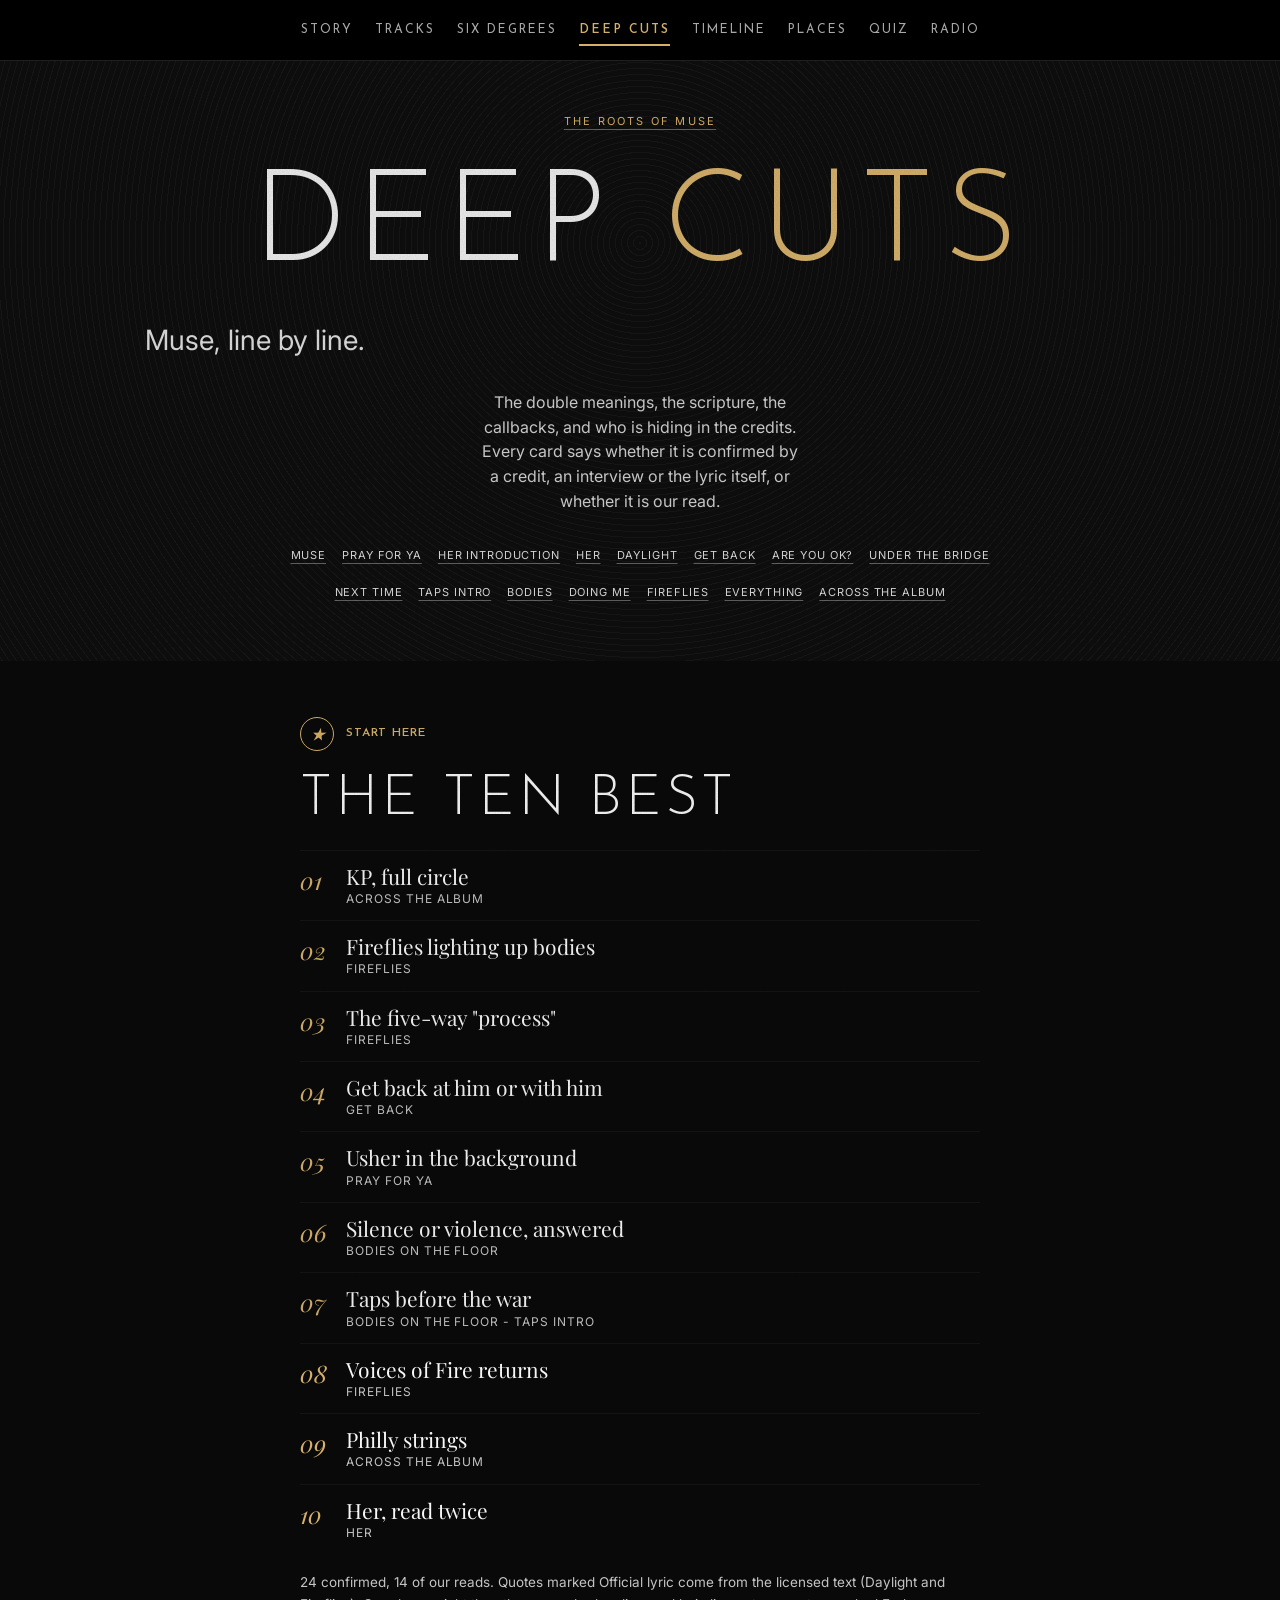
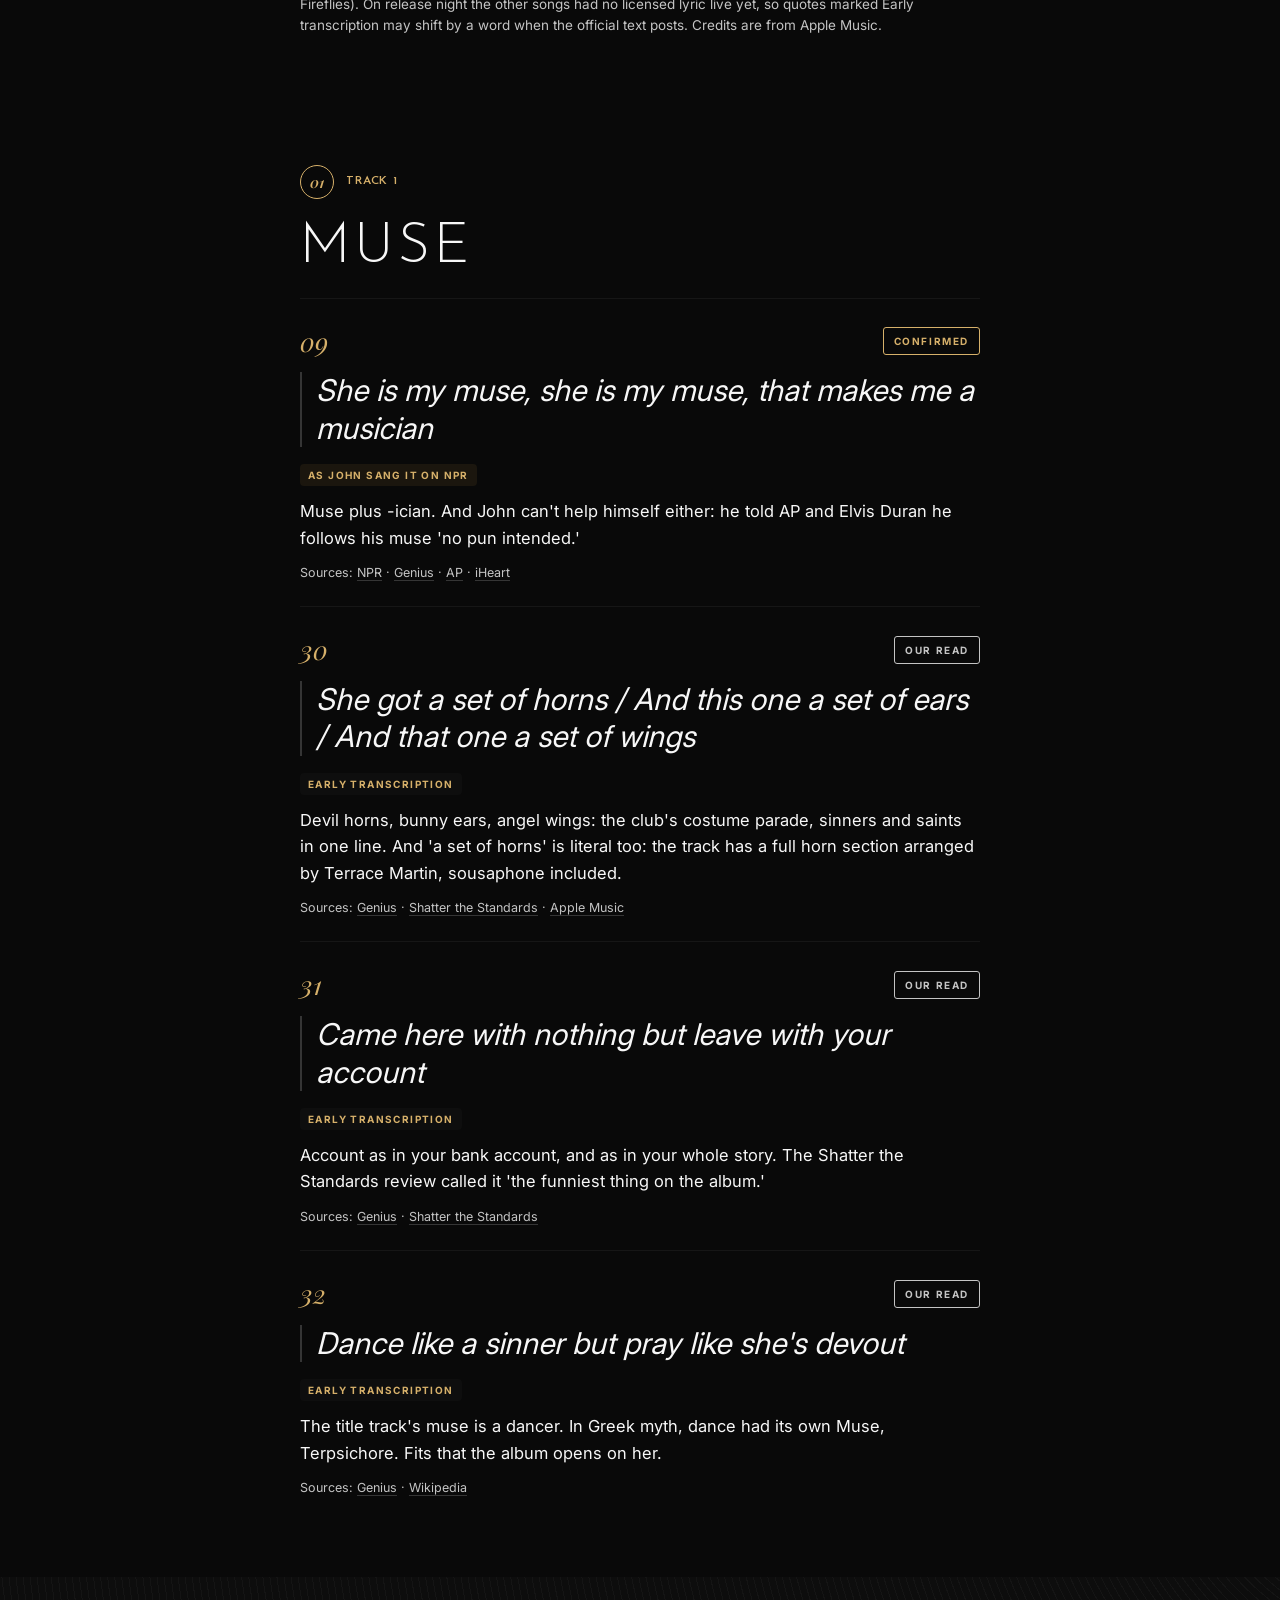
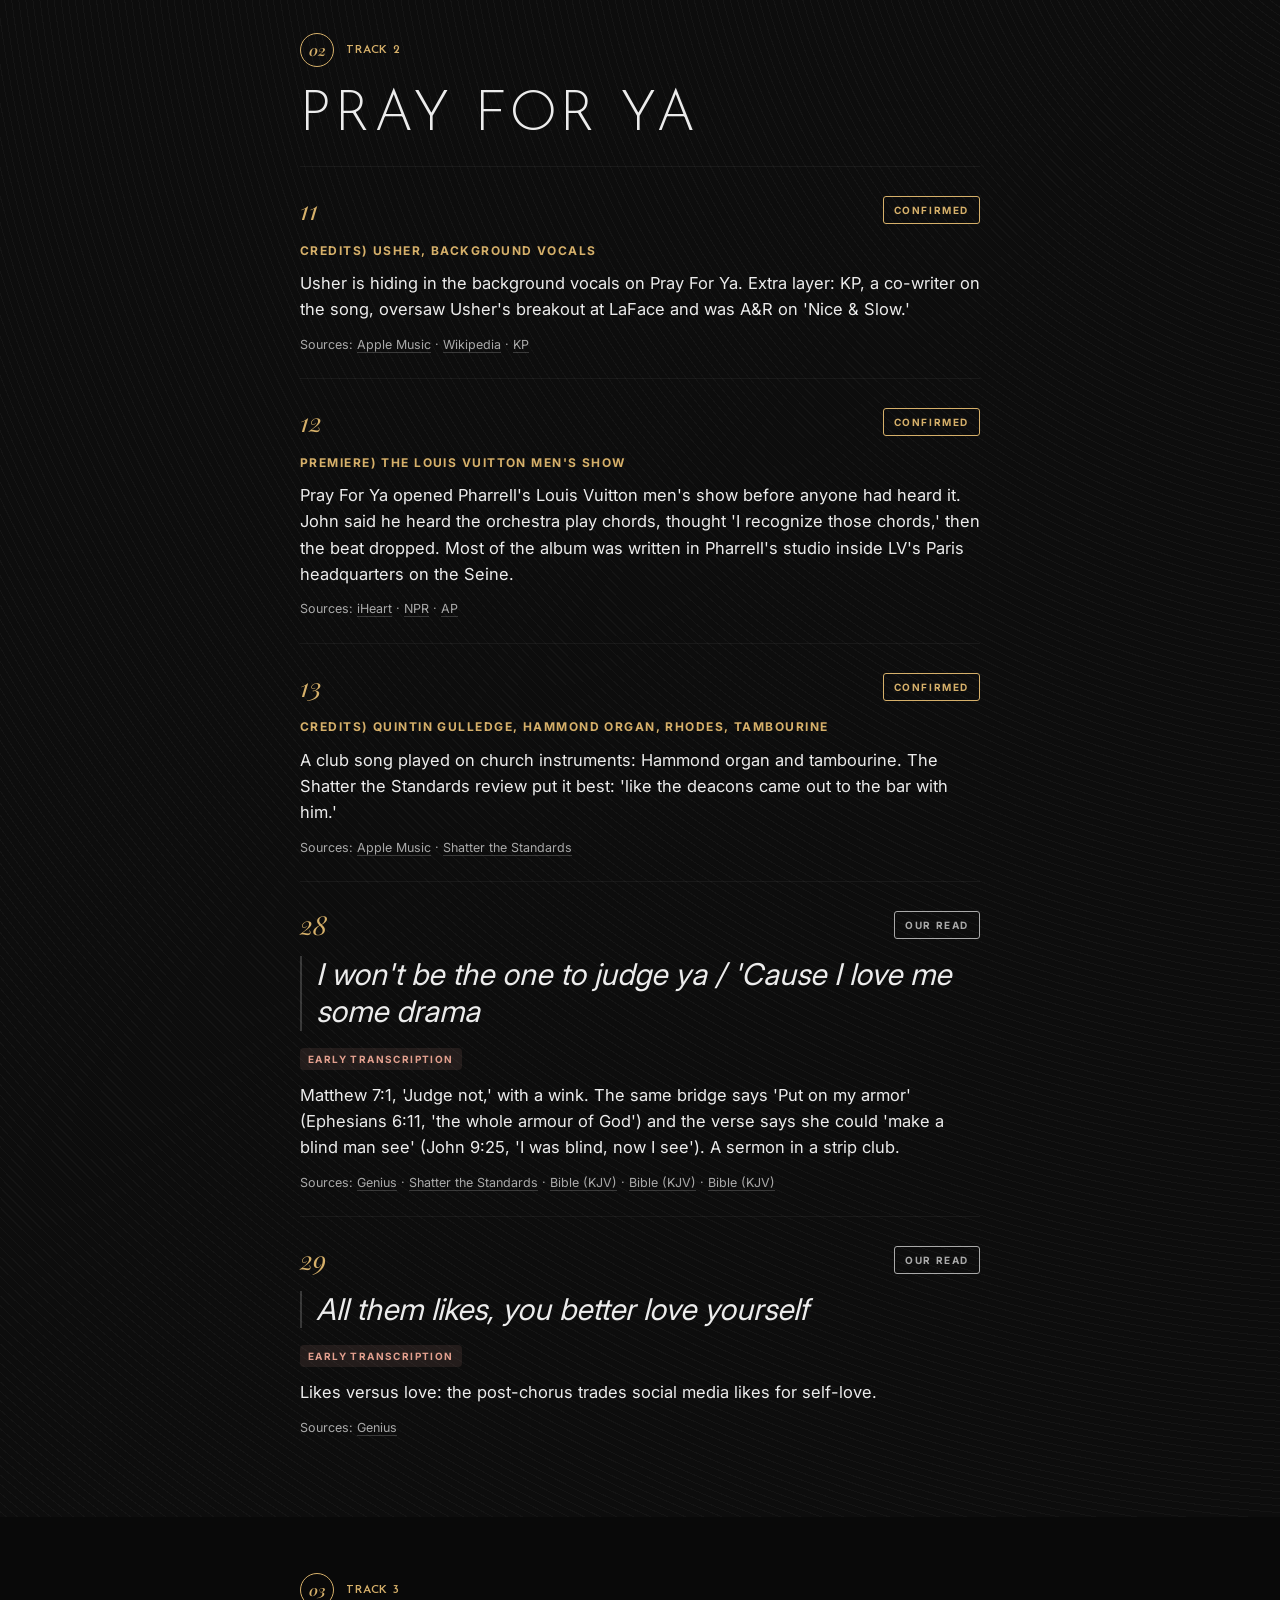
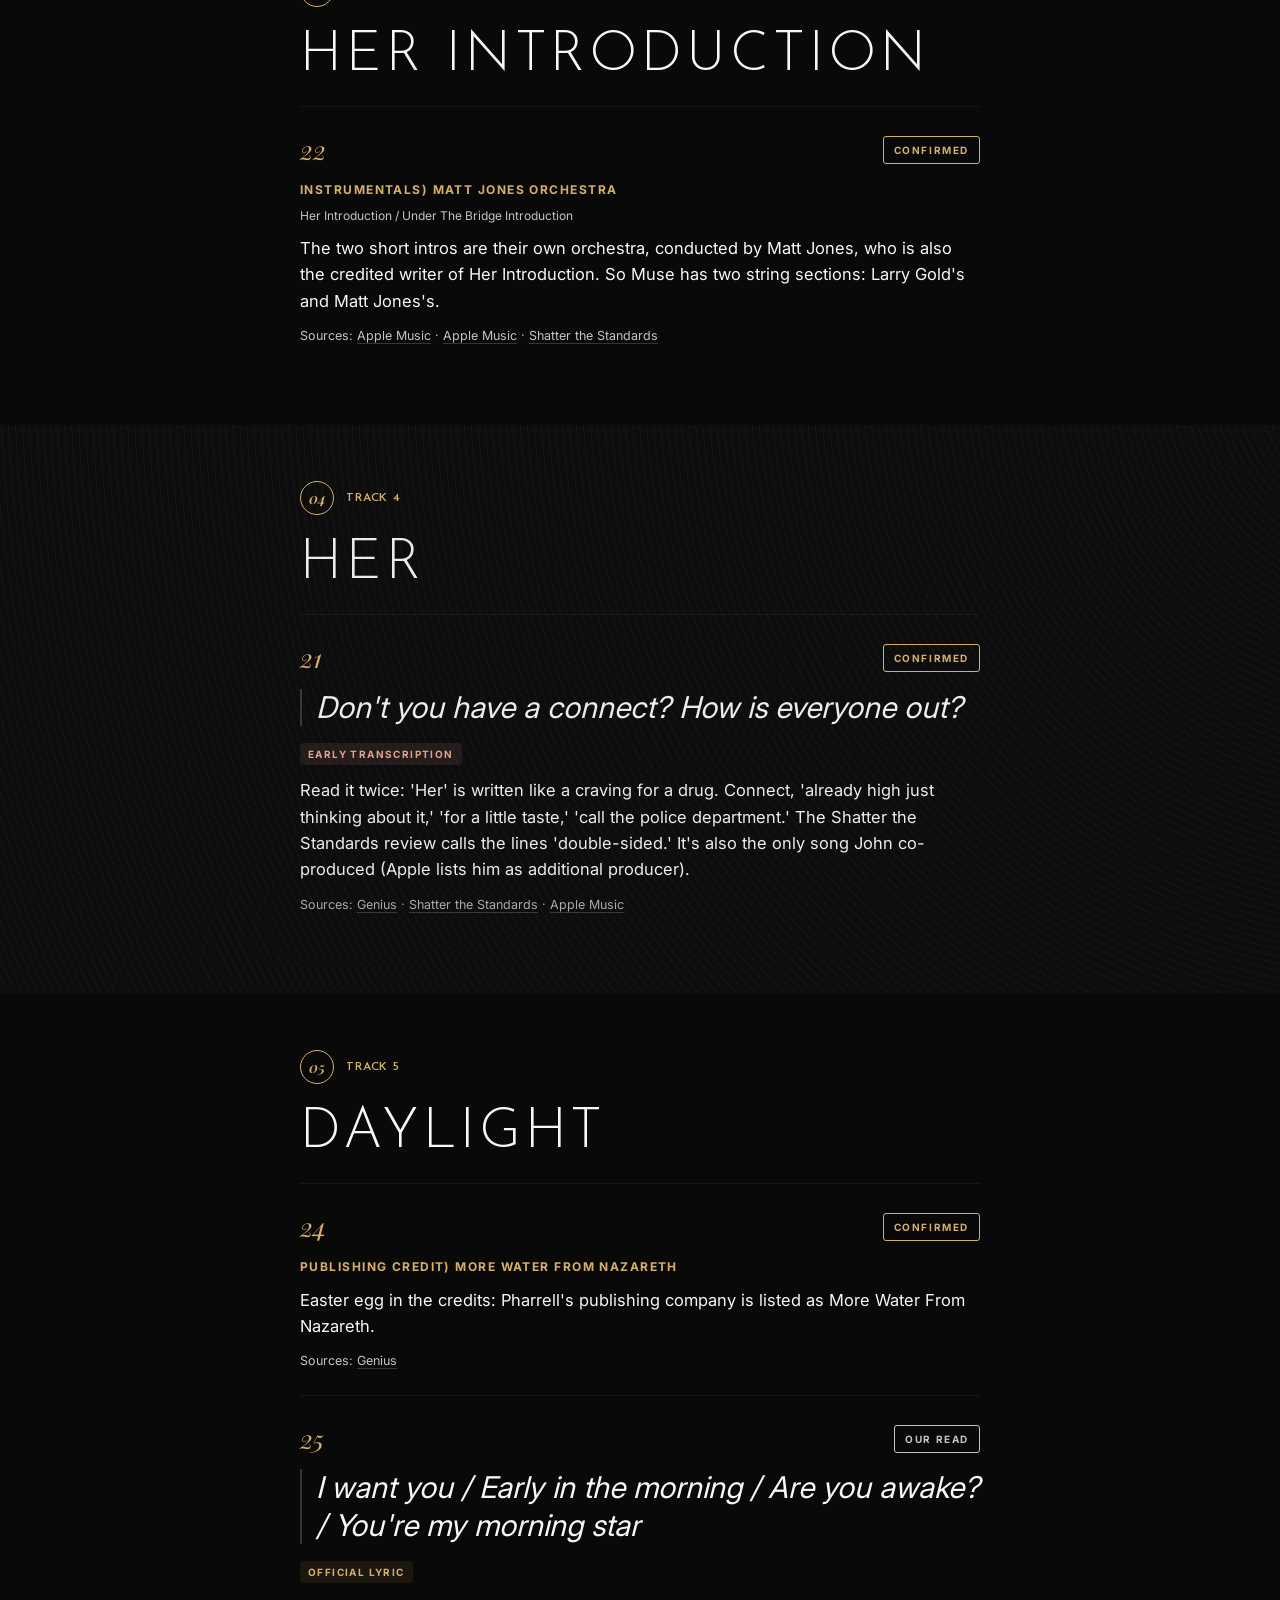
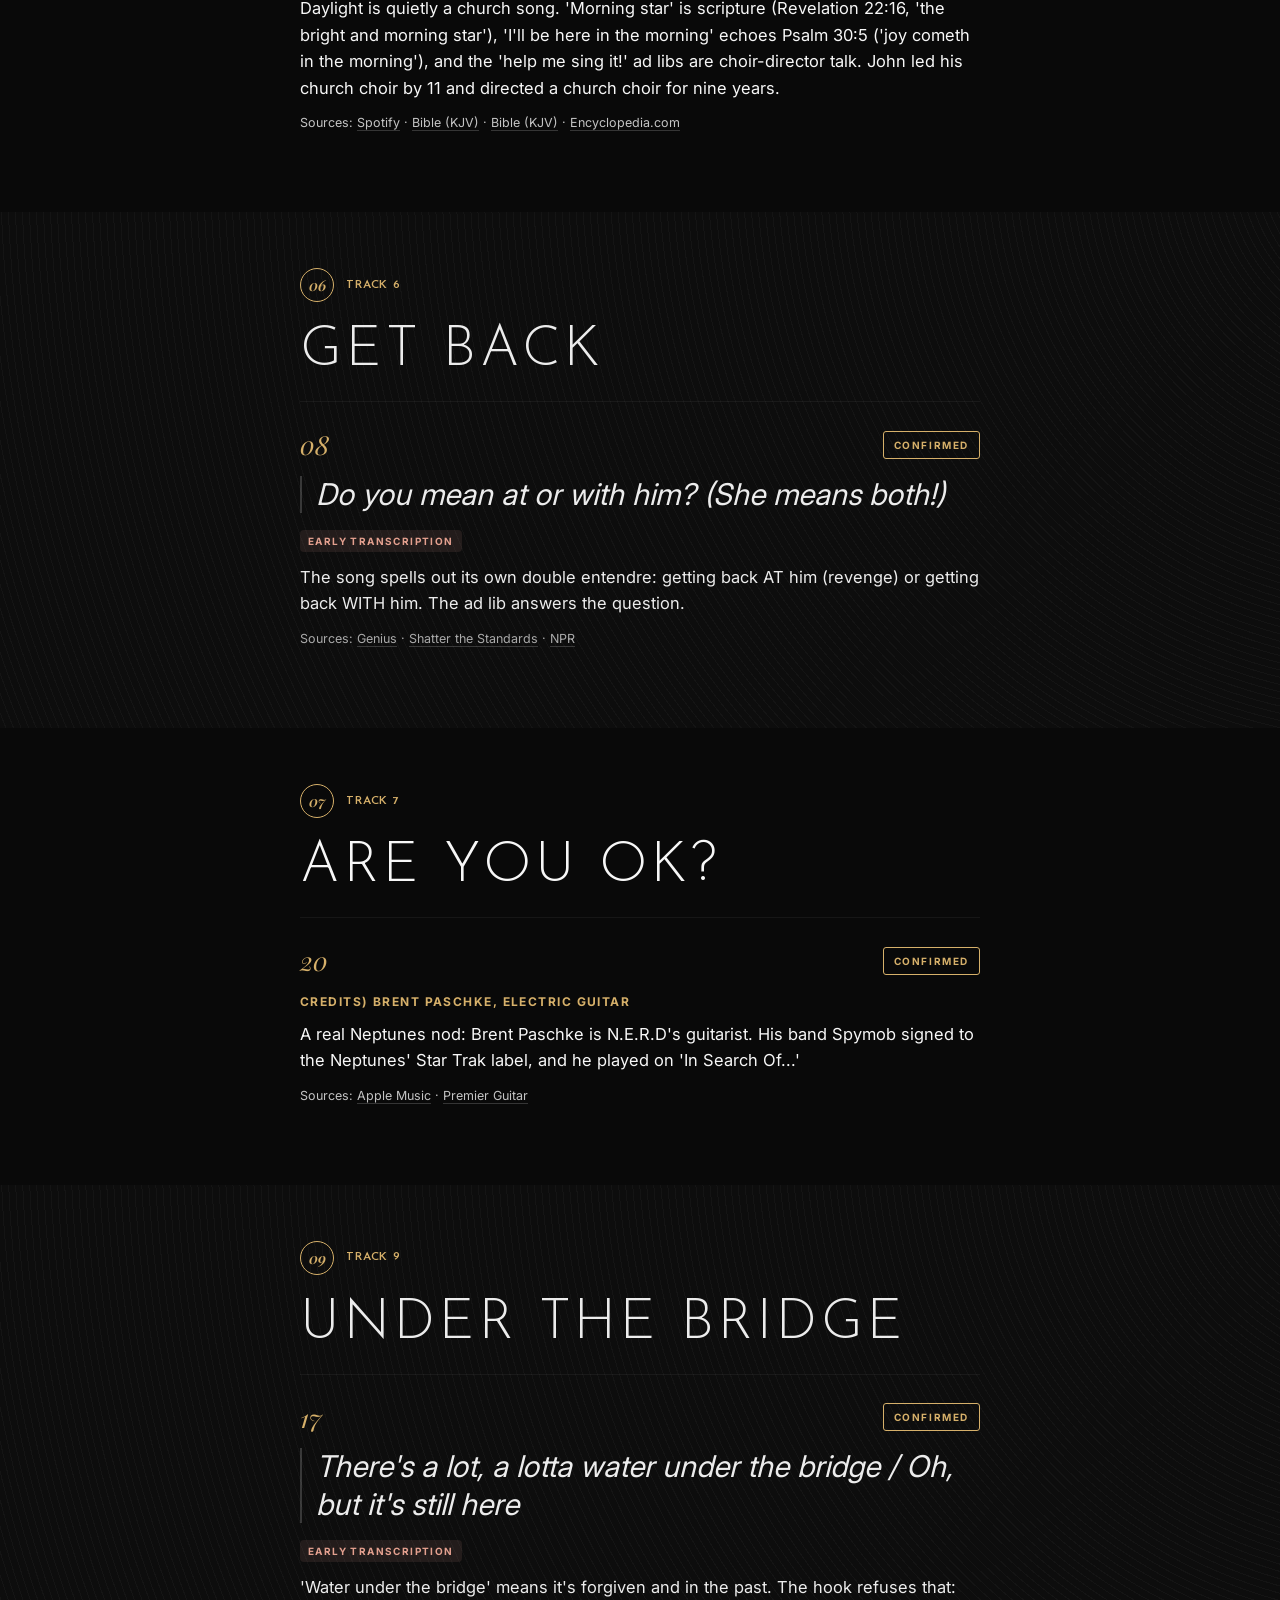
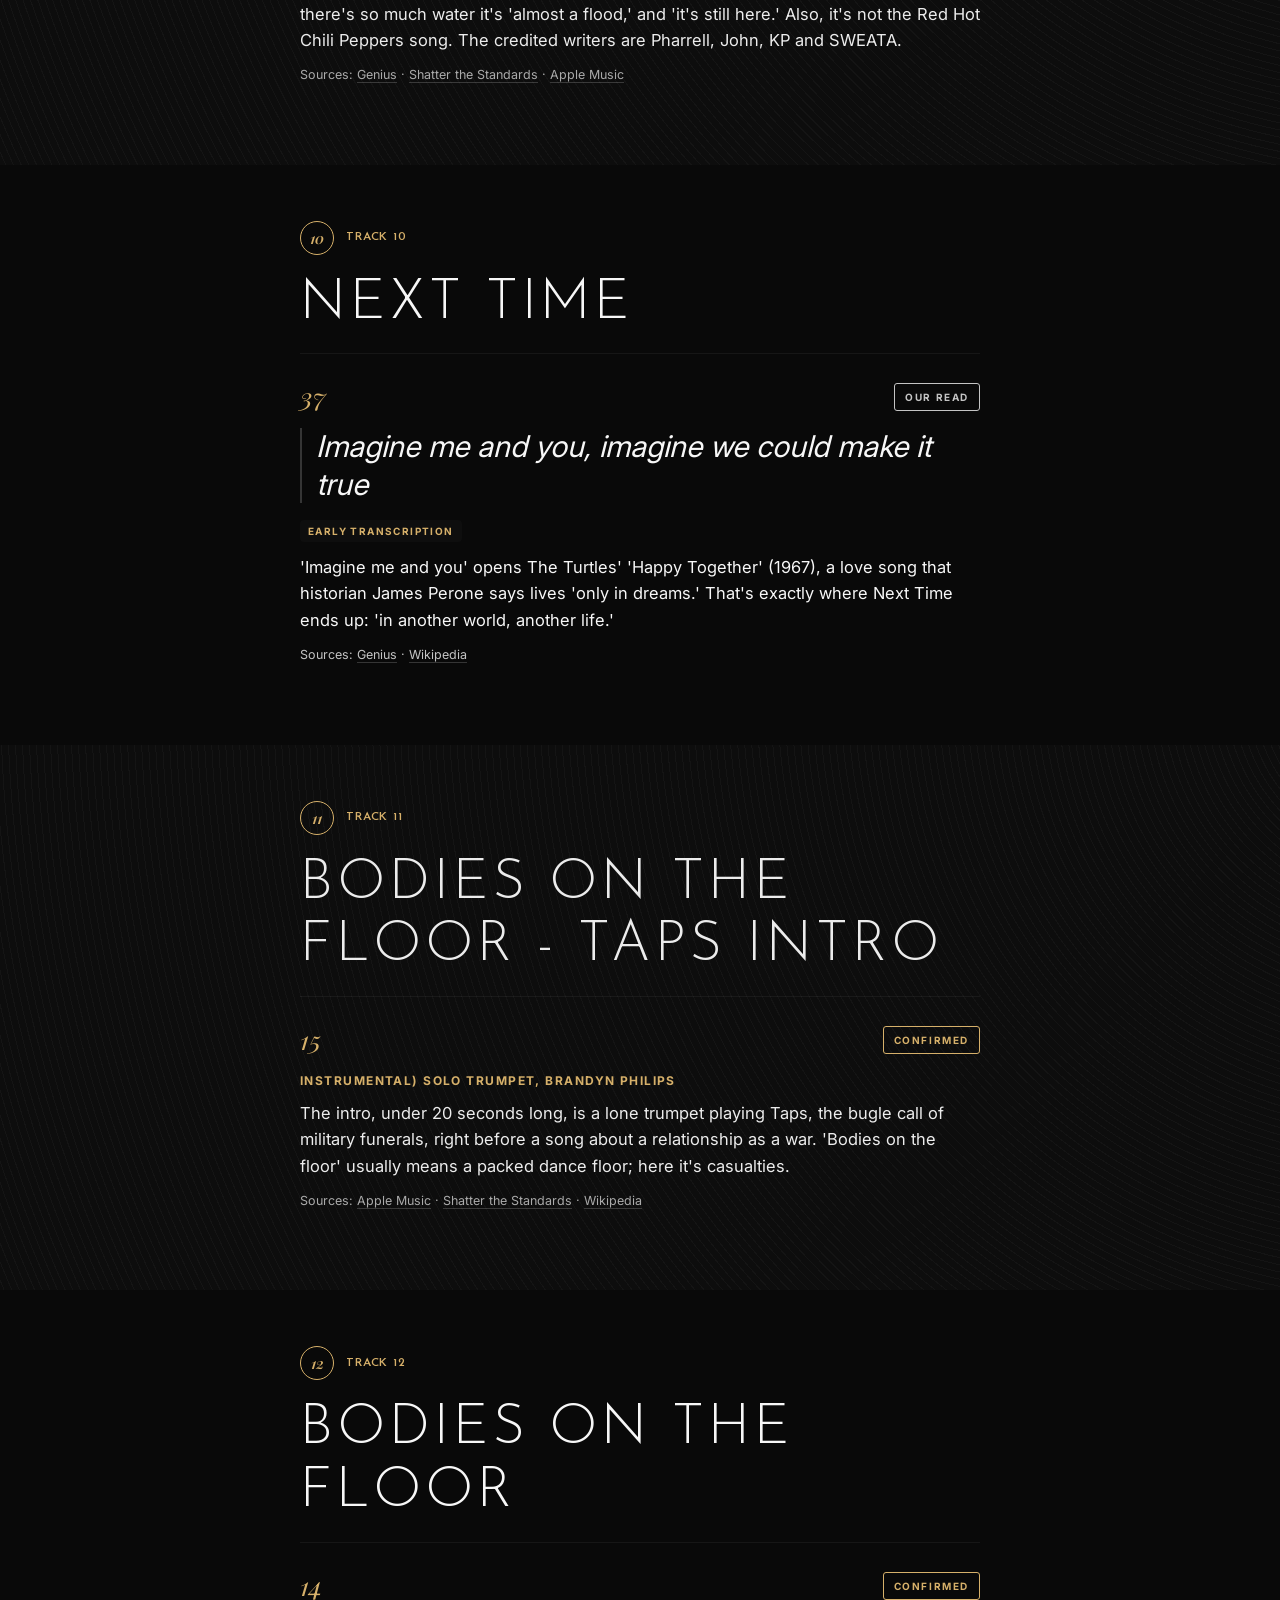
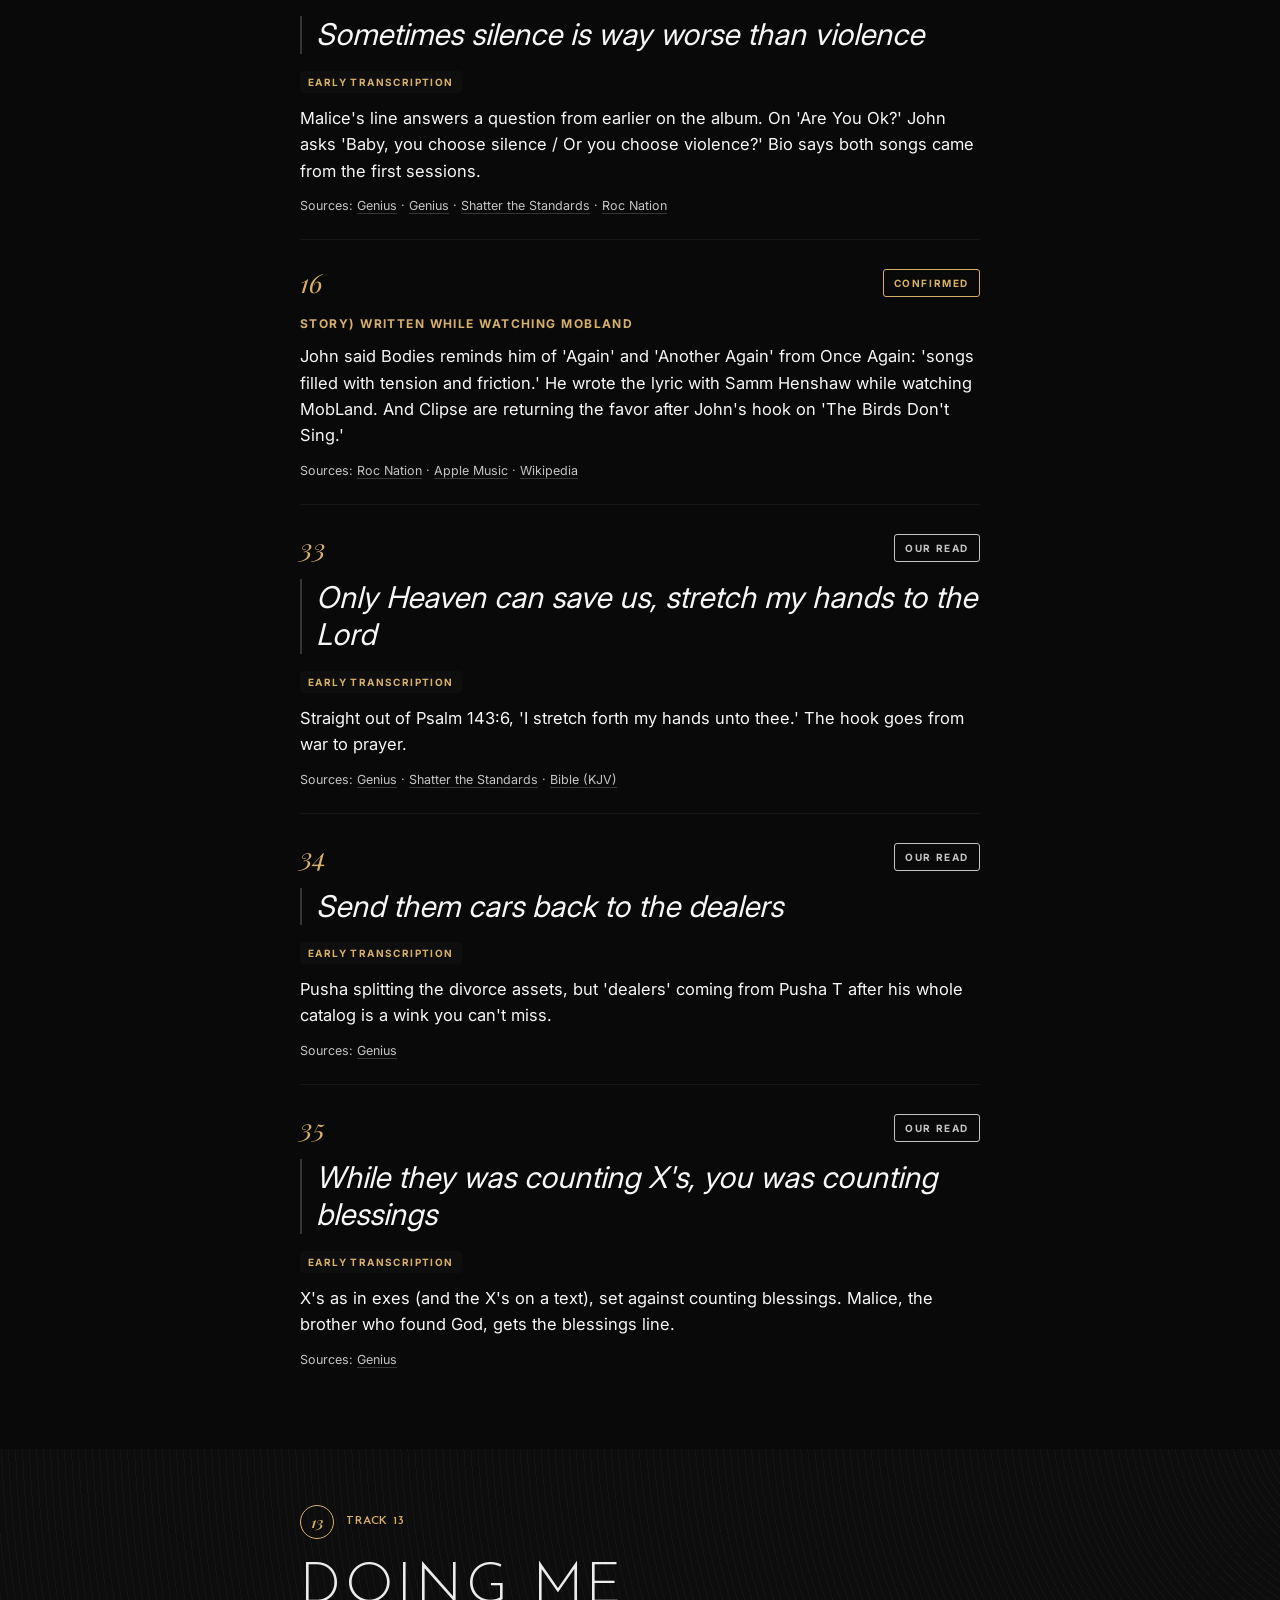
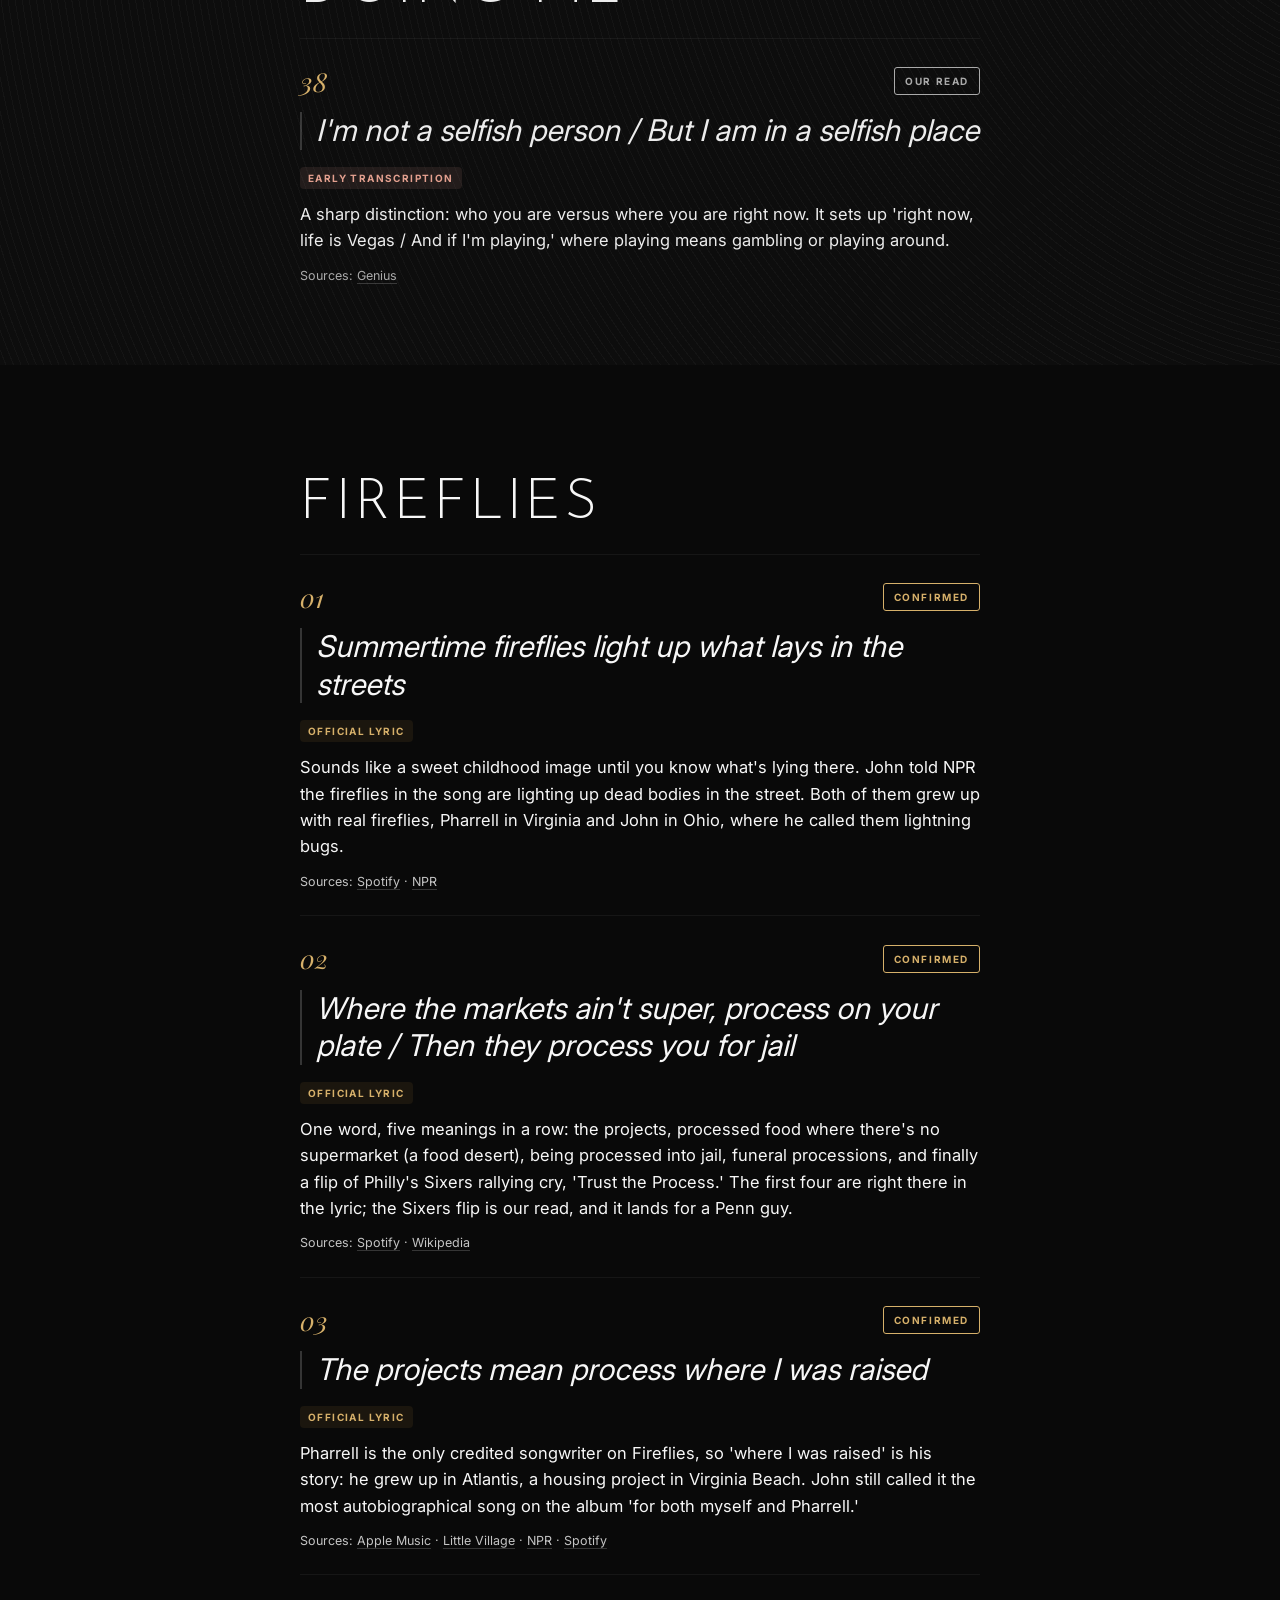
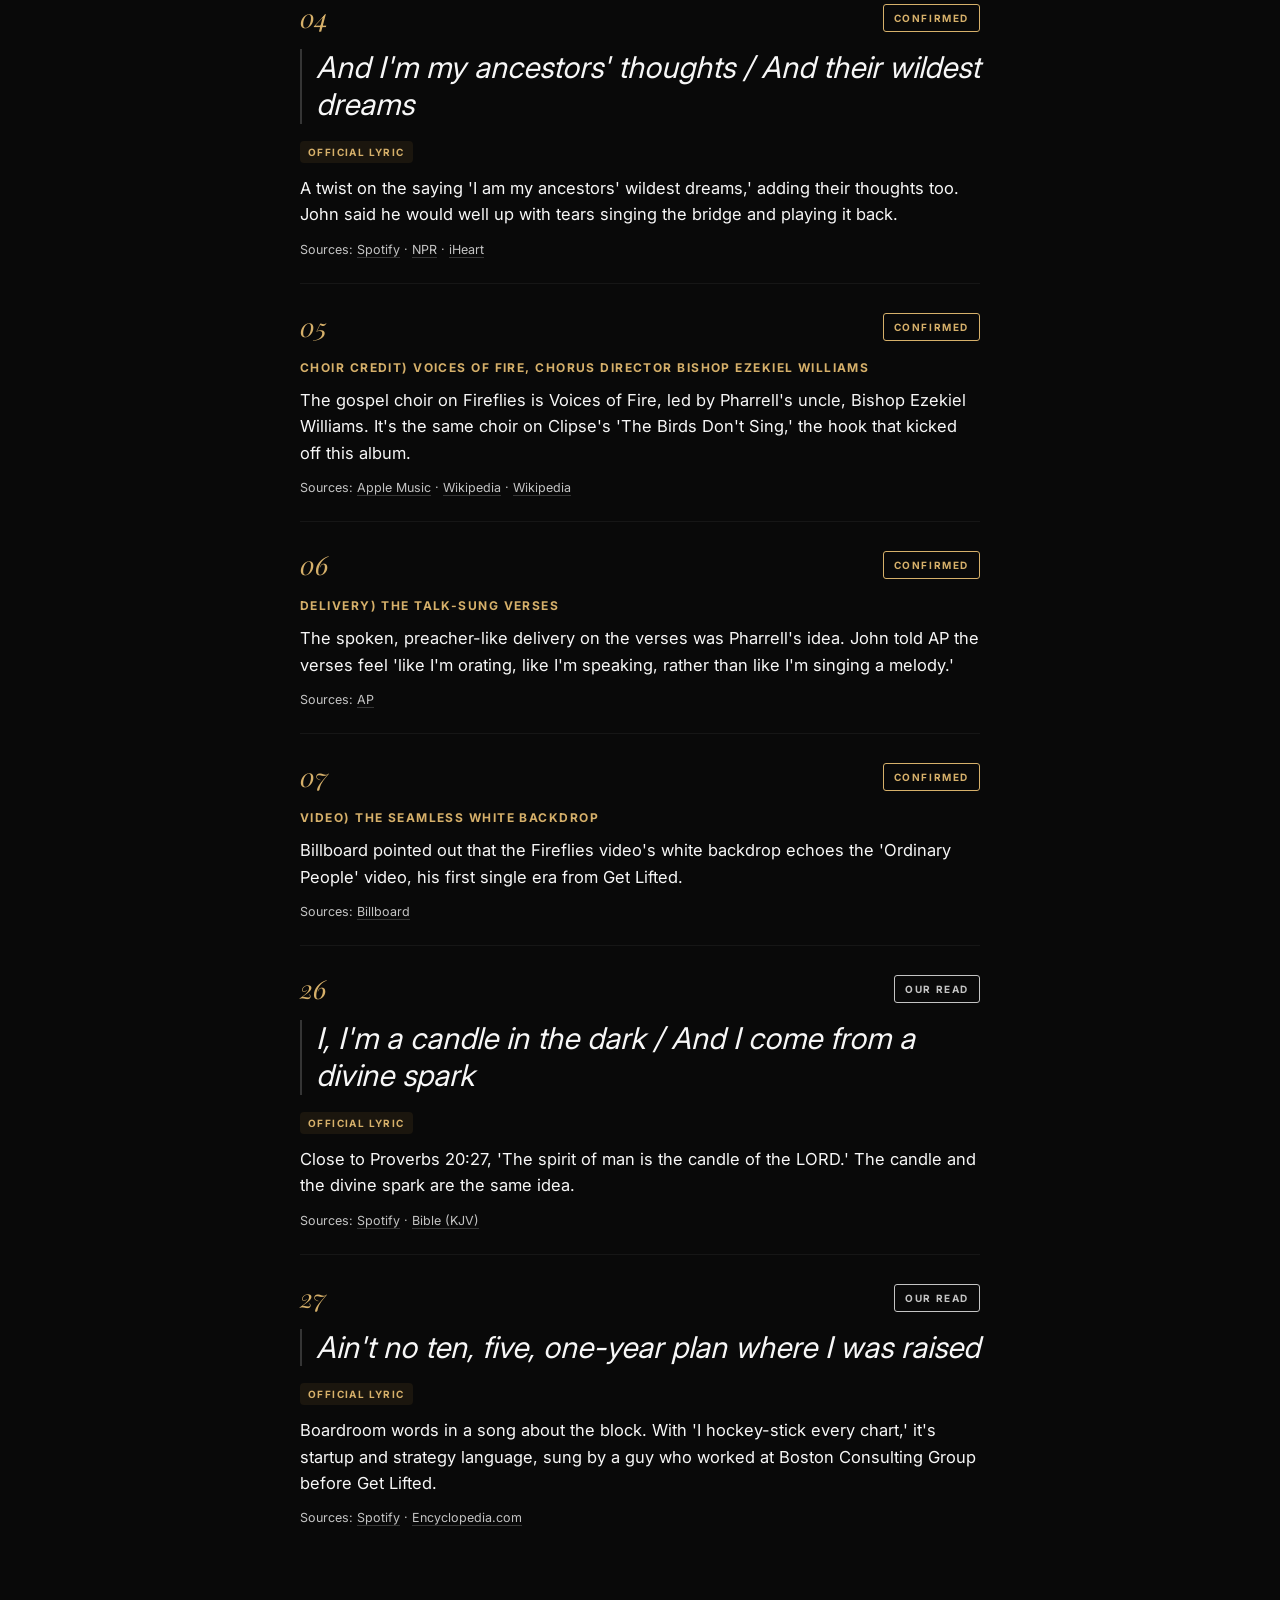
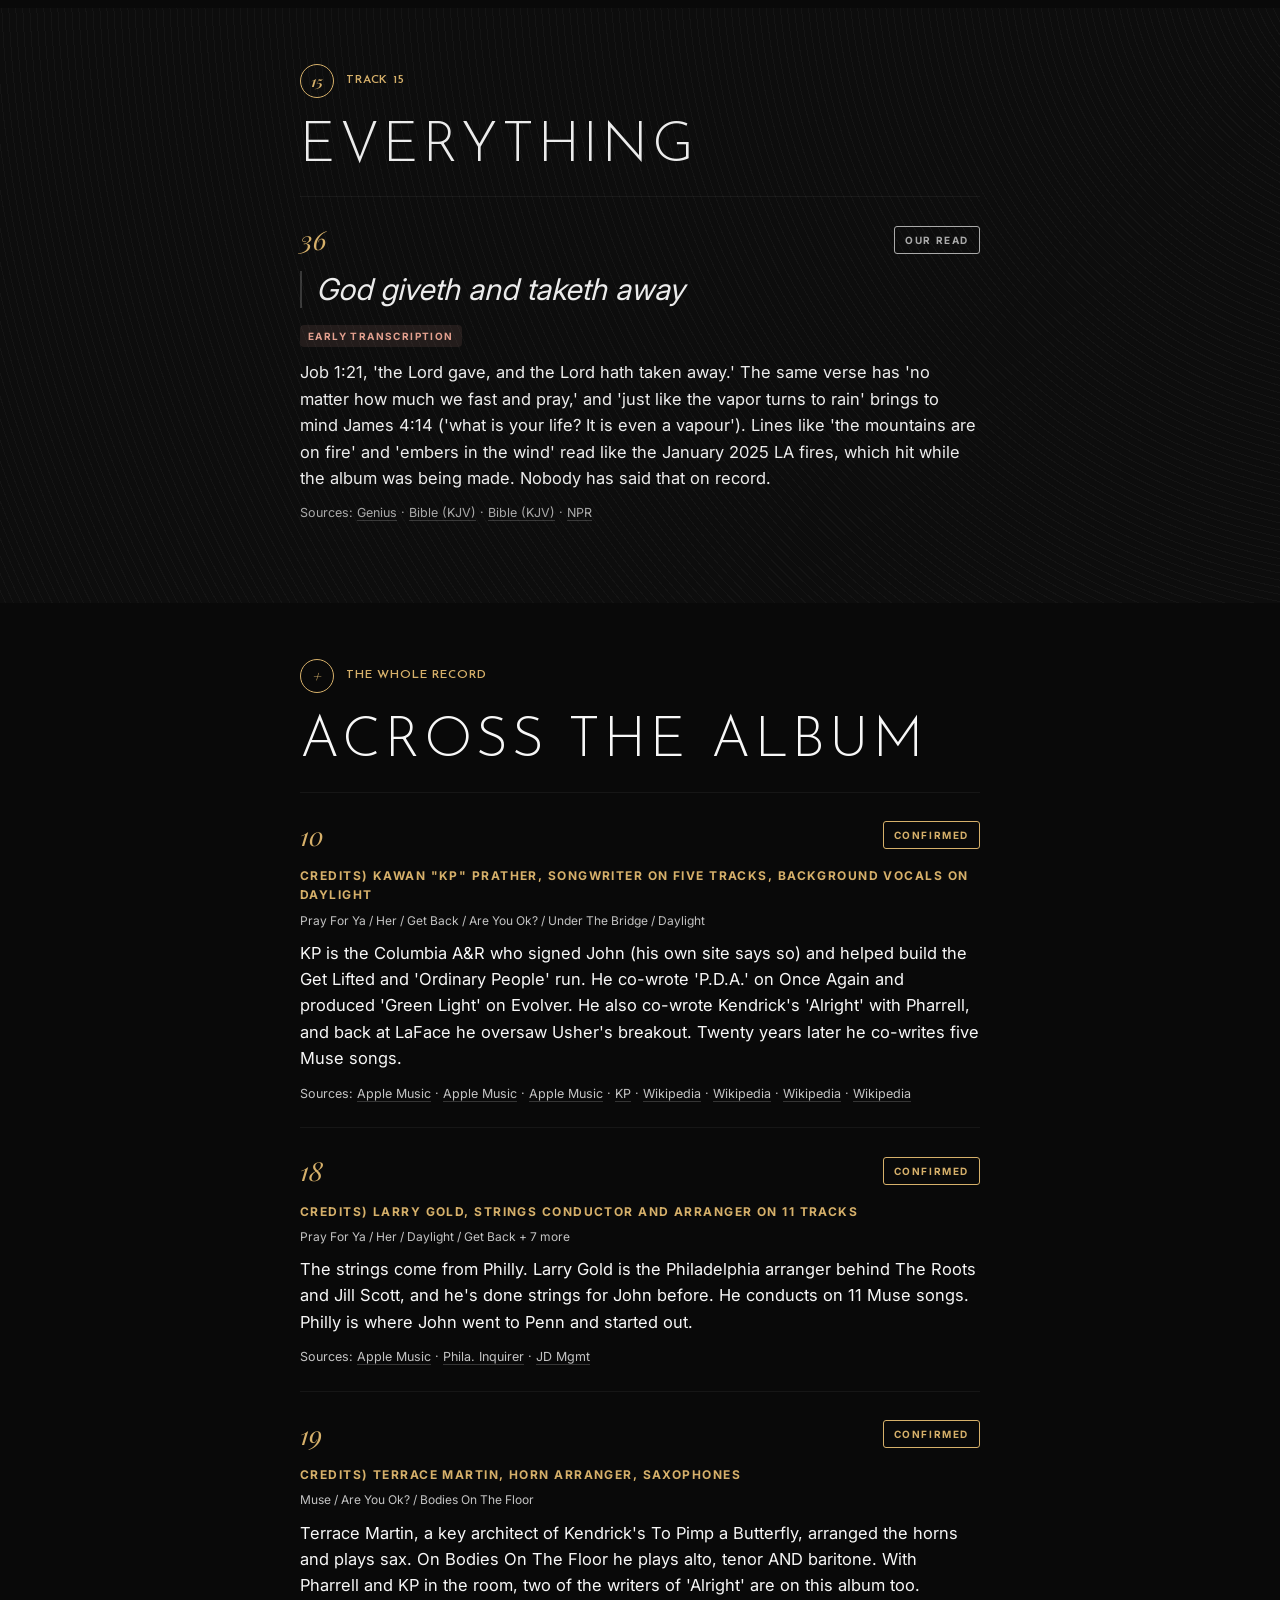
==== commit b9f9219e: "Sync from live site 2026-10-23 06:13 UTC" ====
--- a/deep-cuts/index.html
+++ b/deep-cuts/index.html
@@ -20,9 +20,12 @@
 <link rel="stylesheet" href="/styles.css">
 <link rel="stylesheet" href="/deep-cuts/dc.css">
 <script src="/script.js"></script>
+<link rel="stylesheet" href="/assets/rm.css">
 </head>
-<body>
+<body class="rm-type">
 <a class="skip" href="#main">Skip to content</a>
+<nav class="rm-nav" aria-label="The Roots of Muse"><div class="rm-nav-in"><a href="/">Story</a><a href="/tracks/">Tracks</a><a href="/map/">Six Degrees</a><a href="/deep-cuts/" aria-current="page">Deep Cuts</a><a href="/timeline/">Timeline</a><a href="/places/">Places</a><a href="/quiz/">Quiz</a><a href="/radio/">Radio</a></div></nav>
+
 <div class="grain" aria-hidden="true"></div>
 <header class="dc-hero">
   <div class="hero-grooves" aria-hidden="true"></div>
@@ -143,7 +146,7 @@
 </article></div></section><section class="sec dc-sec dark" id="bodies-on-the-floor-taps-intro"><div class="wrap narrow"><p class="eyebrow reveal"><span>11</span> Track 11</p><h2 class="dc-h reveal">Bodies On The Floor - Taps Intro</h2><article class="dc-card reveal" id="n15">
   <div class="dc-top"><span class="dc-n">15</span><span class="dc-badge ok">Confirmed</span></div>
   <p class="dc-meta-line">instrumental) solo trumpet, Brandyn Philips</p>
-  <p class="dc-body">The 18-second intro is a lone trumpet playing Taps, the bugle call of military funerals, right before a song about a relationship as a war. &#x27;Bodies on the floor&#x27; usually means a packed dance floor; here it&#x27;s casualties.</p>
+  <p class="dc-body">The intro, under 20 seconds long, is a lone trumpet playing Taps, the bugle call of military funerals, right before a song about a relationship as a war. &#x27;Bodies on the floor&#x27; usually means a packed dance floor; here it&#x27;s casualties.</p>
   <p class="dc-src">Sources: <a href="https://music.apple.com/us/song/bodies-on-the-floor-taps-intro/6808358541" target="_blank" rel="noopener">Apple Music</a> · <a href="https://www.shatterthestandards.com/p/album-review-muse-by-john-legend" target="_blank" rel="noopener">Shatter the Standards</a> · <a href="https://en.wikipedia.org/wiki/Taps_(bugle_call)" target="_blank" rel="noopener">Wikipedia</a></p>
 </article></div></section><section class="sec dc-sec" id="bodies-on-the-floor"><div class="wrap narrow"><p class="eyebrow reveal"><span>12</span> Track 12</p><h2 class="dc-h reveal">Bodies On The Floor</h2><article class="dc-card reveal" id="n14">
   <div class="dc-top"><span class="dc-n">14</span><span class="dc-badge ok">Confirmed</span></div>
@@ -260,7 +263,9 @@
   <p class="dc-meta-line">interview) &#x27;All of Me&#x27; and the &#x27;Glory&#x27; of it all</p><p class="dc-also">Album</p>
   <p class="dc-body">John&#x27;s own wordplay on his catalog, from his SiriusXM takeover: people get &#x27;caught in the All of Me and the Glory of it all&#x27; and forget he wrote &#x27;Tonight (Best You Ever Had).&#x27;</p>
   <p class="dc-src">Sources: <a href="https://www.siriusxm.com/blog/john-legend-new-album-muse" target="_blank" rel="noopener">SiriusXM</a></p>
-</article></div></section><footer class="dc-foot"><div class="wrap narrow"><p><a href="/">The Roots of Muse</a> · <a href="/then-and-now/">Then &amp; Now</a> · <a href="/map/">Six Degrees</a></p><p class="dc-fine">Lyrics quoted briefly for commentary. All rights belong to their owners.</p></div></footer>
+</article></div></section><footer class="dc-foot"><div class="wrap narrow"><p><a href="/">The story</a> · <a href="/tracks/">Tracks</a> · <a href="/map/">Six Degrees of Legend</a></p><p class="dc-fine">Lyrics quoted briefly for commentary. All rights belong to their owners.</p></div></footer>
 </main>
+<footer class="rm-foot" aria-label="Official links"><p class="rm-off"><span class="rm-off-l">Official</span><a href="https://store.johnlegend.com/" target="_blank" rel="noopener">Store</a><span aria-hidden="true">·</span><a href="https://johnlegend.com/" target="_blank" rel="noopener">johnlegend.com</a><span aria-hidden="true">·</span><span class="rm-off-l">Listen</span><a href="https://open.spotify.com/album/5LheOmMsCEU09vOdcp0ka9" target="_blank" rel="noopener">Spotify</a><span aria-hidden="true">·</span><a href="https://music.apple.com/us/album/muse/6808358301" target="_blank" rel="noopener">Apple Music</a></p><p class="rm-fine">A fan tribute to Muse by John Legend. Not affiliated with the artist or label.</p></footer>
+<script>(function(){var a=document.querySelector(".rm-nav a[aria-current=page]"),s=a&&a.parentNode;if(s&&s.scrollWidth>s.clientWidth){s.scrollLeft=a.offsetLeft-(s.clientWidth-a.offsetWidth)/2;}})();</script>
 </body>
 </html>
--- a/styles.css
+++ b/styles.css
@@ -1,15 +1,15 @@
 @font-face{font-family:"Playfair";src:url(assets/fonts/playfair.woff2) format("woff2");font-weight:400 900;font-style:normal;font-display:swap}
 @font-face{font-family:"Playfair";src:url(assets/fonts/playfair-italic.woff2) format("woff2");font-weight:400 900;font-style:italic;font-display:swap}
 @font-face{font-family:"Inter";src:url(assets/fonts/inter.woff2) format("woff2");font-weight:100 900;font-style:normal;font-display:swap}
-:root{--cream:#f3ebdd;--paper:#ece2d0;--ink:#0e0d0b;--ink2:#1a1815;--gold:#b8893b;--gold2:#d6b06a;--mute:#6b6255;--mute-d:#b4a993;--serif:"Playfair",Georgia,"Times New Roman",serif;--sans:"Inter",system-ui,-apple-system,"Segoe UI",sans-serif}
+:root{--cream:#ececec;--paper:#e3e3e3;--ink:#0d0d0d;--ink2:#181818;--gold:#d6b06a;--gold2:#d6b06a;--mute:#636363;--mute-d:#aaaaaa;--serif:"Playfair",Georgia,"Times New Roman",serif;--sans:"Inter",system-ui,-apple-system,"Segoe UI",sans-serif}
 *{box-sizing:border-box}
 html{scroll-behavior:smooth;-webkit-text-size-adjust:100%}
-body{margin:0;background:var(--cream);color:var(--ink);font-family:var(--sans);font-size:17px;line-height:1.6;overflow-x:hidden;-webkit-font-smoothing:antialiased}
+body{margin:0;background:#090909;color:#f7f7f7;font-family:var(--sans);font-size:17px;line-height:1.6;overflow-x:hidden;-webkit-font-smoothing:antialiased}
 img{max-width:100%;height:auto;display:block}
-a{color:inherit;text-decoration-color:var(--gold);text-underline-offset:3px;text-decoration-thickness:1px}
-a:hover{color:var(--gold)}
-:focus-visible{outline:2px solid var(--gold2);outline-offset:3px;border-radius:2px}
-.skip{position:absolute;left:-999px;top:8px;background:var(--ink);color:var(--cream);padding:8px 14px;z-index:100}
+a{color:inherit;text-decoration-color:rgba(255,255,255,0.18);text-underline-offset:3px;text-decoration-thickness:1px}
+a:hover{color:#d6b06a}
+:focus-visible{outline:2px solid rgba(255,255,255,0.18);outline-offset:3px;border-radius:2px}
+.skip{position:absolute;left:-999px;top:8px;background:#0d0d0d;color:#ececec;padding:8px 14px;z-index:100}
 .skip:focus{left:8px}
 .grain{pointer-events:none;position:fixed;inset:-50%;width:200%;height:200%;z-index:50;opacity:.11;mix-blend-mode:multiply;background-image:url("data:image/svg+xml;utf8,<svg xmlns='http://www.w3.org/2000/svg' width='220' height='220'><filter id='n'><feTurbulence type='fractalNoise' baseFrequency='.85' numOctaves='3' stitchTiles='stitch'/><feColorMatrix values='0 0 0 0 0  0 0 0 0 0  0 0 0 0 0  0 0 0 .9 0'/></filter><rect width='100%' height='100%' filter='url(%23n)'/></svg>");animation:grain 1.2s steps(6) infinite}
 @keyframes grain{0%{transform:translate(0,0)}20%{transform:translate(-3%,2%)}40%{transform:translate(2%,-3%)}60%{transform:translate(-2%,-1%)}80%{transform:translate(3%,3%)}100%{transform:translate(0,0)}}
@@ -18,41 +18,41 @@
 em{font-style:italic}
 
 /* HERO */
-.hero{position:relative;background:var(--ink);color:var(--cream);overflow:hidden;padding:56px 0 40px}
-.hero-grooves{position:absolute;left:50%;top:-30vw;width:160vw;height:160vw;max-width:1900px;max-height:1900px;transform:translateX(-50%);border-radius:50%;background:repeating-radial-gradient(circle at center,rgba(255,240,210,.045) 0 1px,transparent 1px 6px);opacity:.9;animation:spin 120s linear infinite}
+.hero{position:relative;background:#0d0d0d;color:#ececec;overflow:hidden;padding:56px 0 40px}
+.hero-grooves{position:absolute;left:50%;top:-30vw;width:160vw;height:160vw;max-width:1900px;max-height:1900px;transform:translateX(-50%);border-radius:50%;background:repeating-radial-gradient(circle at center,rgba(241,241,241,0.045) 0 1px,transparent 1px 6px);opacity:.9;animation:spin 120s linear infinite}
 @keyframes spin{to{transform:translateX(-50%) rotate(360deg)}}
 .hero-inner{position:relative;max-width:1120px;margin:0 auto;padding:0 22px;text-align:center}
-.kicker{line-height:1.9;font-size:11px;letter-spacing:.22em;text-transform:uppercase;color:var(--gold2);margin:0 0 22px;font-weight:600}
+.kicker{line-height:1.9;font-size:11px;letter-spacing:.22em;text-transform:uppercase;color:#d6b06a;margin:0 0 22px;font-weight:600}
 .kicker em{font-family:var(--serif);text-transform:none;letter-spacing:.02em;font-size:14px;font-weight:500}
 h1{font-family:var(--serif);font-weight:500;margin:0;line-height:.9;letter-spacing:-.01em;text-transform:uppercase}
 h1 span{display:block}
 .h1-a{font-size:clamp(46px,14.5vw,148px)}
-.h1-b{font-size:clamp(46px,14.5vw,148px);font-style:italic;color:var(--gold2);text-transform:none;letter-spacing:-.02em;margin-top:.04em}
-.subtitle{font-family:var(--serif);font-size:clamp(19px,5vw,28px);line-height:1.35;margin:22px auto 30px;color:#e6dcc8;max-width:30ch}
-.subtitle .x{color:var(--gold2);padding:0 .1em}
-.cover{margin:0 auto;max-width:520px;position:relative;transform:rotate(-1.2deg);box-shadow:0 30px 60px rgba(0,0,0,.55),0 0 0 1px rgba(214,176,106,.25)}
-.cover::after{content:"";position:absolute;inset:0;box-shadow:inset 0 0 60px rgba(0,0,0,.25);pointer-events:none}
-.stats{list-style:none;padding:0;margin:40px auto 0;display:grid;grid-template-columns:repeat(4,1fr);max-width:720px;border-top:1px solid rgba(214,176,106,.3);border-bottom:1px solid rgba(214,176,106,.3)}
+.h1-b{font-size:clamp(46px,14.5vw,148px);font-style:italic;color:#d6b06a;text-transform:none;letter-spacing:-.02em;margin-top:.04em}
+.subtitle{font-family:var(--serif);font-size:clamp(19px,5vw,28px);line-height:1.35;margin:22px auto 30px;color:#dddddd;max-width:30ch}
+.subtitle .x{color:#d6b06a;padding:0 .1em}
+.cover{margin:0 auto;max-width:520px;position:relative;transform:rotate(-1.2deg);box-shadow:0 30px 60px rgba(255,255,255,0.825),0 0 0 1px rgba(255,255,255,0.045)}
+.cover::after{content:"";position:absolute;inset:0;box-shadow:inset 0 0 60px rgba(255,255,255,0.375);pointer-events:none}
+.stats{list-style:none;padding:0;margin:40px auto 0;display:grid;grid-template-columns:repeat(4,1fr);max-width:720px;border-top:1px solid rgba(255,255,255,0.054);border-bottom:1px solid rgba(255,255,255,0.054)}
 .stats li{padding:16px 4px;display:flex;flex-direction:column;align-items:center;gap:2px}
-.stats li+li{border-left:1px solid rgba(214,176,106,.2)}
-.stats b{font-family:var(--serif);font-weight:500;font-size:clamp(24px,7vw,40px);line-height:1;color:var(--cream)}
-.stats span{font-size:10px;letter-spacing:.14em;text-transform:uppercase;color:var(--mute-d);text-align:center;line-height:1.3}
+.stats li+li{border-left:1px solid rgba(255,255,255,0.036)}
+.stats b{font-family:var(--serif);font-weight:500;font-size:clamp(24px,7vw,40px);line-height:1;color:#ececec}
+.stats span{font-size:10px;letter-spacing:.14em;text-transform:uppercase;color:#aaaaaa;text-align:center;line-height:1.3}
 .toc{display:flex;flex-wrap:wrap;justify-content:center;gap:8px 8px;margin:28px auto 0;max-width:720px}
-.toc a{font-size:12px;letter-spacing:.08em;text-transform:uppercase;text-decoration:none;border:1px solid rgba(214,176,106,.4);padding:8px 13px;border-radius:999px;color:#e6dcc8;transition:background .2s,color .2s}
-.toc a:hover{background:var(--gold2);color:var(--ink)}
+.toc a{font-size:12px;letter-spacing:.08em;text-transform:uppercase;text-decoration:none;border:1px solid rgba(255,255,255,0.072);padding:8px 13px;border-radius:3px;color:#dddddd;transition:background .2s,color .2s}
+.toc a:hover{background:#d6b06a;color:#0d0d0d}
 
 /* SECTIONS */
 .sec{padding:84px 0;position:relative}
-.sec.dark{background:var(--ink);color:var(--cream)}
-.sec.dark::before{content:"";position:absolute;inset:0;background:repeating-radial-gradient(circle at 110% -10%,rgba(255,240,210,.03) 0 1px,transparent 1px 7px);pointer-events:none}
+.sec.dark{background:#0d0d0d;color:#ececec}
+.sec.dark::before{content:"";position:absolute;inset:0;background:repeating-radial-gradient(circle at 110% -10%,rgba(241,241,241,0.03) 0 1px,transparent 1px 7px);pointer-events:none}
 .sec>.wrap{position:relative}
-.eyebrow{display:flex;align-items:center;gap:12px;font-size:12px;letter-spacing:.24em;text-transform:uppercase;font-weight:600;color:var(--gold);margin:0 0 18px}
-.dark .eyebrow{color:var(--gold2)}
+.eyebrow{display:flex;align-items:center;gap:12px;font-size:12px;letter-spacing:.24em;text-transform:uppercase;font-weight:600;color:#d6b06a;margin:0 0 18px}
+.dark .eyebrow{color:#d6b06a}
 .eyebrow span{font-family:var(--serif);font-style:italic;letter-spacing:0;font-size:15px;text-transform:none;width:34px;height:34px;border-radius:50%;border:1px solid currentColor;display:inline-flex;align-items:center;justify-content:center}
 .eyebrow.small{font-size:11px;margin-bottom:8px}
 h2{font-family:var(--serif);font-weight:500;font-size:clamp(36px,9.6vw,76px);line-height:1.02;letter-spacing:-.015em;margin:0 0 28px}
-h2 em{color:var(--gold)}
-.dark h2 em{color:var(--gold2)}
+h2 em{color:#d6b06a}
+.dark h2 em{color:#d6b06a}
 h3{font-family:var(--serif);font-weight:600;line-height:1.15}
 .lede{font-size:clamp(18px,4.6vw,21px);line-height:1.55;margin:0 0 18px}
 .lede.center,.center{text-align:center;margin-left:auto;margin-right:auto;max-width:640px}
@@ -62,102 +62,102 @@
 .attrib{text-align:center;margin:-14px 0 22px}
 
 /* QUOTES */
-.pull{margin:22px 0;padding:4px 0 4px 20px;border-left:2px solid var(--gold);}
+.pull{margin:22px 0;padding:4px 0 4px 20px;border-left:2px solid rgba(255,255,255,0.18);}
 .pull p{font-family:var(--serif);font-style:italic;font-size:clamp(20px,5.2vw,25px);line-height:1.32;margin:0 0 10px;font-weight:450}
-.dark .pull{border-left-color:var(--gold2)}
-cite{display:block;font-style:normal;font-size:11.5px;letter-spacing:.06em;text-transform:uppercase;color:var(--mute);line-height:1.5}
-.dark cite{color:var(--mute-d)}
-cite .who{color:var(--ink);font-weight:600;margin-right:2px}
-.dark cite .who{color:var(--cream)}
-cite a{text-decoration-color:rgba(184,137,59,.6)}
-.src a,.srcinline a{text-decoration-color:rgba(184,137,59,.6)}
-.srcline,.note{font-size:12px;letter-spacing:.04em;color:var(--mute);margin-top:8px}
-.dark .srcline,.dark .note{color:var(--mute-d)}
-.srcinline{display:block;font-size:12px;letter-spacing:.04em;color:var(--mute);margin-top:8px}
+.dark .pull{border-left-color:rgba(255,255,255,0.18)}
+cite{display:block;font-style:normal;font-size:11.5px;letter-spacing:.06em;text-transform:uppercase;color:#c4c4c4;line-height:1.5}
+.dark cite{color:#aaaaaa}
+cite .who{color:#f7f7f7;font-weight:600;margin-right:2px}
+.dark cite .who{color:#ececec}
+cite a{text-decoration-color:rgba(255,255,255,0.108)}
+.src a,.srcinline a{text-decoration-color:rgba(255,255,255,0.108)}
+.srcline,.note{font-size:12px;letter-spacing:.04em;color:#c4c4c4;margin-top:8px}
+.dark .srcline,.dark .note{color:#aaaaaa}
+.srcinline{display:block;font-size:12px;letter-spacing:.04em;color:#c4c4c4;margin-top:8px}
 
 /* SPARK / DAYLIGHT */
-.daylight{margin-top:56px;background:var(--ink);color:var(--cream);padding:30px 22px 26px;display:grid;gap:22px;align-items:center;position:relative;overflow:hidden;border-radius:2px}
-.daylight .eyebrow{color:var(--gold2)}
-.daylight h3{font-size:clamp(44px,12vw,72px);font-weight:500;font-style:italic;margin:0 0 14px;color:var(--gold2);line-height:1}
-.daylight .pull{border-left-color:var(--gold2)}
-.daylight cite{color:var(--mute-d)}.daylight cite .who{color:var(--cream)}
-.daylight .note{color:var(--mute-d)}
+.daylight{margin-top:56px;background:#0d0d0d;color:#ececec;padding:30px 22px 26px;display:grid;gap:22px;align-items:center;position:relative;overflow:hidden;border-radius:2px}
+.daylight .eyebrow{color:#d6b06a}
+.daylight h3{font-size:clamp(44px,12vw,72px);font-weight:500;font-style:italic;margin:0 0 14px;color:#d6b06a;line-height:1}
+.daylight .pull{border-left-color:rgba(255,255,255,0.18)}
+.daylight cite{color:#aaaaaa}.daylight cite .who{color:#ececec}
+.daylight .note{color:#aaaaaa}
 .daylight-disc{width:min(62vw,260px);margin:0 auto}
-.groove-svg{width:100%;height:auto;display:block;animation:spin2 9s linear infinite;filter:drop-shadow(0 18px 30px rgba(0,0,0,.5))}
+.groove-svg{width:100%;height:auto;display:block;animation:spin2 9s linear infinite;filter:drop-shadow(0 18px 30px rgba(0,0,0,0.5))}
 @keyframes spin2{to{transform:rotate(360deg)}}
 
 /* BRIEF */
 .brief-grid{display:grid;gap:4px;grid-template-columns:1fr;margin-bottom:50px}
-.talk{display:grid;gap:18px;border-top:1px solid rgba(214,176,106,.3);border-bottom:1px solid rgba(214,176,106,.3);padding:34px 0}
-.talk h3{font-size:clamp(40px,11vw,66px);font-weight:500;font-style:italic;margin:0;color:var(--cream);line-height:1.02}
-.paris{margin-top:34px;font-size:15px;color:#ddd2bd}
-.paris .lbl,.lbl{font-size:10.5px;letter-spacing:.2em;text-transform:uppercase;color:var(--gold2);font-weight:700;margin-right:8px}
-.paris .src{font-size:12px;color:var(--mute-d)}
+.talk{display:grid;gap:18px;border-top:1px solid rgba(255,255,255,0.054);border-bottom:1px solid rgba(255,255,255,0.054);padding:34px 0}
+.talk h3{font-size:clamp(40px,11vw,66px);font-weight:500;font-style:italic;margin:0;color:#ececec;line-height:1.02}
+.paris{margin-top:34px;font-size:15px;color:#d3d3d3}
+.paris .lbl,.lbl{font-size:10.5px;letter-spacing:.2em;text-transform:uppercase;color:#d6b06a;font-weight:700;margin-right:8px}
+.paris .src{font-size:12px;color:#aaaaaa}
 
 /* MUSES */
 .muse-grid{display:grid;gap:22px;grid-template-columns:1fr}
-.muse{background:var(--paper);padding:30px 24px 22px;position:relative;overflow:hidden;border:1px solid rgba(14,13,11,.08)}
-.muse::before{content:"";position:absolute;right:-90px;top:-90px;width:230px;height:230px;border-radius:50%;background:repeating-radial-gradient(circle,rgba(14,13,11,.07) 0 1px,transparent 1px 5px)}
-.muse-num{font-family:var(--serif);font-style:italic;color:var(--gold);font-size:18px;margin-bottom:4px;position:relative}
+.muse{background:#0d0d0d;padding:30px 24px 22px;position:relative;overflow:hidden;border:1px solid rgba(255,255,255,0.12)}
+.muse::before{content:"";position:absolute;right:-90px;top:-90px;width:230px;height:230px;border-radius:50%;background:repeating-radial-gradient(circle,rgba(13,13,13,0.07) 0 1px,transparent 1px 5px)}
+.muse-num{font-family:var(--serif);font-style:italic;color:#d6b06a;font-size:18px;margin-bottom:4px;position:relative}
 .muse h3{font-size:clamp(34px,9vw,46px);font-weight:500;margin:0 0 12px;position:relative}
 .muse-track{font-size:15px;margin-bottom:14px}
-.muse-track .lbl{color:var(--gold)}
+.muse-track .lbl{color:#d6b06a}
 .muse-track a{font-family:var(--serif);font-style:italic;font-size:19px}
-.ours{display:inline-block;font-size:9.5px;letter-spacing:.14em;text-transform:uppercase;border:1px solid rgba(184,137,59,.6);color:#8a6528;border-radius:999px;padding:2px 8px;margin-left:6px;vertical-align:middle;font-style:normal;font-family:var(--sans);white-space:nowrap}
+.ours{display:inline-block;font-size:9.5px;letter-spacing:.14em;text-transform:uppercase;border:1px solid rgba(255,255,255,0.108);color:#d6b06a;border-radius:3px;padding:2px 8px;margin-left:6px;vertical-align:middle;font-style:normal;font-family:var(--sans);white-space:nowrap}
 .ours.inline{margin-left:2px}
 .muse .pull{margin-bottom:6px}
-.also{margin-top:46px;text-align:center;border-top:1px solid rgba(14,13,11,.15);padding-top:36px}
+.also{margin-top:46px;text-align:center;border-top:1px solid rgba(255,255,255,0.225);padding-top:36px}
 .also-names{font-family:var(--serif);font-size:clamp(28px,8vw,48px);font-style:italic;line-height:1.15;margin:0 0 6px}
-.also-names span{color:var(--gold)}
+.also-names span{color:#d6b06a}
 .also .pull{border-left:0;padding:0;max-width:560px;margin:14px auto 0}
 
 /* TRACKS */
 .side{display:flex;align-items:center;gap:14px;margin:46px 0 8px}
-.side-lbl{font-family:var(--serif);font-style:italic;font-size:26px;color:var(--gold2)}
+.side-lbl{font-family:var(--serif);font-style:italic;font-size:26px;color:#d6b06a}
 .side-rule{flex:1;height:1px;background:linear-gradient(90deg,rgba(214,176,106,.5),transparent)}
 .tracklist{list-style:none;margin:0;padding:0}
-.track{display:grid;grid-template-columns:44px 1fr;gap:12px;padding:22px 0;border-bottom:1px solid rgba(214,176,106,.18)}
-.tnum{font-family:var(--serif);font-size:22px;color:var(--gold2);line-height:1.35;font-feature-settings:"lnum"}
-.track h3{font-size:clamp(24px,6.4vw,32px);font-weight:500;margin:0 0 10px;color:var(--cream)}
-.track.no-story h3{color:#cfc4ae;margin-bottom:4px}
-.feat{display:block;margin-top:6px;font-family:var(--sans);font-size:12px;letter-spacing:.08em;text-transform:uppercase;color:var(--mute-d);font-weight:500;vertical-align:middle}
-.status{display:inline-block;vertical-align:middle;font-family:var(--sans);font-size:9.5px;letter-spacing:.16em;text-transform:uppercase;font-weight:700;padding:3px 8px;border-radius:999px}
-.status.out{background:var(--gold2);color:var(--ink)}
-.track p{color:#e2d8c4;font-size:16px}
-.track .pull p{color:var(--cream);font-size:clamp(19px,4.8vw,22px)}
-.quiet{color:var(--mute-d)!important;font-size:14px!important;margin:0}
-.tba{display:inline-block;font-size:10px;letter-spacing:.16em;text-transform:uppercase;font-weight:600;color:var(--gold2);border:1px dashed rgba(214,176,106,.5);padding:3px 9px;border-radius:999px;margin-left:4px;white-space:nowrap}
+.track{display:grid;grid-template-columns:44px 1fr;gap:12px;padding:22px 0;border-bottom:1px solid rgba(255,255,255,0.032)}
+.tnum{font-family:var(--serif);font-size:22px;color:#d6b06a;line-height:1.35;font-feature-settings:"lnum"}
+.track h3{font-size:clamp(24px,6.4vw,32px);font-weight:500;margin:0 0 10px;color:#ececec}
+.track.no-story h3{color:#c5c5c5;margin-bottom:4px}
+.feat{display:block;margin-top:6px;font-family:var(--sans);font-size:12px;letter-spacing:.08em;text-transform:uppercase;color:#aaaaaa;font-weight:500;vertical-align:middle}
+.status{display:inline-block;vertical-align:middle;font-family:var(--sans);font-size:9.5px;letter-spacing:.16em;text-transform:uppercase;font-weight:700;padding:3px 8px;border-radius:3px}
+.status.out{background:#d6b06a;color:#0d0d0d}
+.track p{color:#d9d9d9;font-size:16px}
+.track .pull p{color:#ececec;font-size:clamp(19px,4.8vw,22px)}
+.quiet{color:#aaaaaa!important;font-size:14px!important;margin:0}
+.tba{display:inline-block;font-size:10px;letter-spacing:.16em;text-transform:uppercase;font-weight:600;color:#d6b06a;border:1px dashed rgba(255,255,255,0.09);padding:3px 9px;border-radius:3px;margin-left:4px;white-space:nowrap}
 .tba-line{margin:6px 0 0}
 .tba-line .tba{margin-left:0}
 
 /* TIMELINE */
 .timeline{list-style:none;margin:10px 0 40px;padding:0 0 0 22px;position:relative}
-.timeline::before{content:"";position:absolute;left:5px;top:8px;bottom:8px;width:1px;background:linear-gradient(var(--gold),rgba(184,137,59,.2))}
+.timeline::before{content:"";position:absolute;left:5px;top:8px;bottom:8px;width:1px;background:linear-gradient(#b8893b,rgba(184,137,59,.2))}
 .timeline li{position:relative;padding:0 0 30px 18px}
-.timeline li::before{content:"";position:absolute;left:-22px;top:7px;width:11px;height:11px;border-radius:50%;background:var(--cream);border:2px solid var(--gold)}
-.timeline li:last-child::before{background:var(--gold)}
-.when{font-size:11px;letter-spacing:.2em;text-transform:uppercase;font-weight:700;color:var(--gold);margin-bottom:2px}
+.timeline li::before{content:"";position:absolute;left:-22px;top:7px;width:11px;height:11px;border-radius:50%;background:#090909;border:2px solid rgba(255,255,255,0.18)}
+.timeline li:last-child::before{background:#b8893b}
+.when{font-size:11px;letter-spacing:.2em;text-transform:uppercase;font-weight:700;color:#d6b06a;margin-bottom:2px}
 .what h3{font-size:clamp(25px,6.6vw,34px);font-weight:500;margin:0 0 6px}
 .what p{margin-bottom:6px}
 .years .pull{max-width:720px;margin:10px auto 0}
 
 /* LISTEN */
-.embed{border-radius:14px;overflow:hidden;box-shadow:0 24px 50px rgba(0,0,0,.5),0 0 0 1px rgba(214,176,106,.25);background:#1a1815;margin:0 0 28px}
+.embed{border-radius:14px;overflow:hidden;box-shadow:0 24px 50px rgba(255,255,255,0.75),0 0 0 1px rgba(255,255,255,0.045);background:#181818;margin:0 0 28px}
 .embed iframe{display:block;border:0;width:100%}
-.btn{display:inline-block;background:var(--gold2);color:var(--ink);text-decoration:none;font-weight:700;font-size:13px;letter-spacing:.16em;text-transform:uppercase;padding:16px 30px;border-radius:999px;transition:transform .2s,background .2s}
-.btn:hover{background:var(--cream);color:var(--ink);transform:translateY(-2px)}
+.btn{display:inline-block;background:#d6b06a;color:#0d0d0d;text-decoration:none;font-weight:700;font-size:13px;letter-spacing:.16em;text-transform:uppercase;padding:16px 30px;border-radius:3px;transition:transform .2s,background .2s}
+.btn:hover{background:#ececec;color:#0d0d0d;transform:translateY(-2px)}
 
 /* FOOTER */
-.foot{background:#e7dcc8;padding:64px 0 54px;font-size:14px;color:#3a352d}
-.foot-title{font-family:var(--serif);font-style:italic;font-size:34px;margin:0 0 12px;color:var(--ink)}
-.foot-note{max-width:640px;color:#4a443a}
-.foot-h{font-family:var(--sans);font-size:11px;letter-spacing:.22em;text-transform:uppercase;font-weight:700;color:var(--gold);margin:34px 0 12px}
+.foot{background:#0f0f0f;padding:64px 0 54px;font-size:14px;color:#dfdfdf}
+.foot-title{font-family:var(--serif);font-style:italic;font-size:34px;margin:0 0 12px;color:#f7f7f7}
+.foot-note{max-width:640px;color:#d6d6d6}
+.foot-h{font-family:var(--sans);font-size:11px;letter-spacing:.22em;text-transform:uppercase;font-weight:700;color:#d6b06a;margin:34px 0 12px}
 .sources{list-style:none;padding:0;margin:0;columns:1;column-gap:40px}
-.sources li{break-inside:avoid;padding:7px 0;border-bottom:1px solid rgba(14,13,11,.1);line-height:1.4;overflow-wrap:anywhere}
-.sources .dt{display:block;font-size:11.5px;color:#7a7163;margin-top:1px}
-.credits{font-size:13px;line-height:1.65;color:#4a443a;overflow-wrap:anywhere}
-.madeby{font-family:var(--serif);font-size:22px;margin:40px 0 6px;color:var(--ink)}
-.top{font-size:12px;letter-spacing:.14em;text-transform:uppercase;text-decoration:none;color:var(--gold)}
+.sources li{break-inside:avoid;padding:7px 0;border-bottom:1px solid rgba(255,255,255,0.15);line-height:1.4;overflow-wrap:anywhere}
+.sources .dt{display:block;font-size:11.5px;color:#bbbbbb;margin-top:1px}
+.credits{font-size:13px;line-height:1.65;color:#d6d6d6;overflow-wrap:anywhere}
+.madeby{font-family:var(--serif);font-size:22px;margin:40px 0 6px;color:#f7f7f7}
+.top{font-size:12px;letter-spacing:.14em;text-transform:uppercase;text-decoration:none;color:#d6b06a}
 
 /* REVEAL */
 .js .reveal{opacity:0;transform:translateY(22px);transition:opacity .9s cubic-bezier(.2,.7,.2,1),transform .9s cubic-bezier(.2,.7,.2,1)}
--- a/deep-cuts/dc.css
+++ b/deep-cuts/dc.css
@@ -1,44 +1,44 @@
-.dc-hero{background:var(--ink);color:var(--cream);position:relative;overflow:hidden;padding:44px 0 52px;text-align:center}
+.dc-hero{background:#0d0d0d;color:#ececec;position:relative;overflow:hidden;padding:44px 0 52px;text-align:center}
 .dc-hero .hero-grooves{top:-60vw}
-.dc-back{position:relative;display:inline-block;font-size:11px;letter-spacing:.2em;text-transform:uppercase;color:var(--gold2);text-decoration:none;margin-bottom:26px}
+.dc-back{position:relative;display:inline-block;font-size:11px;letter-spacing:.2em;text-transform:uppercase;color:#d6b06a;text-decoration:none;margin-bottom:26px}
 .dc-hero h1{position:relative;font-size:clamp(52px,16vw,128px)}
-.dc-hero h1 em{color:var(--gold2);text-transform:none}
+.dc-hero h1 em{color:#d6b06a;text-transform:none}
 .dc-hero .subtitle{position:relative}
-.dc-hero .lede{position:relative;color:#d9cfbb;font-size:16px;max-width:36ch;margin:0 auto;padding:0 22px}
+.dc-hero .lede{position:relative;color:#d0d0d0;font-size:16px;max-width:36ch;margin:0 auto;padding:0 22px}
 .dc-jump{position:relative;display:flex;flex-wrap:wrap;justify-content:center;gap:8px;margin:26px auto 0;padding:0 16px;max-width:760px}
-.dc-jump a{font-size:11px;letter-spacing:.08em;text-transform:uppercase;text-decoration:none;border:1px solid rgba(214,176,106,.4);padding:7px 12px;border-radius:999px;color:#e6dcc8}
+.dc-jump a{font-size:11px;letter-spacing:.08em;text-transform:uppercase;text-decoration:none;border:1px solid rgba(255,255,255,0.072);padding:7px 12px;border-radius:3px;color:#dddddd}
 .dc-sec{padding:56px 0}
-.dc-sec.dark{background:var(--ink);color:var(--cream)}
+.dc-sec.dark{background:#0d0d0d;color:#ececec}
 .dc-h{font-family:var(--serif);font-weight:700;font-size:clamp(34px,9vw,56px);line-height:1.05;margin:4px 0 18px}
-.dc-card{padding:22px 0 24px;border-top:1px solid rgba(184,137,59,.28)}
+.dc-card{padding:22px 0 24px;border-top:1px solid rgba(255,255,255,0.05)}
 .dc-top{display:flex;align-items:center;justify-content:space-between;margin-bottom:10px}
-.dc-n{font-family:var(--serif);font-style:italic;font-size:26px;color:var(--gold)}
-.dark .dc-n{color:var(--gold2)}
-.dc-badge{font-size:10px;letter-spacing:.16em;text-transform:uppercase;font-weight:700;padding:5px 10px;border-radius:999px;border:1px solid currentColor}
-.dc-badge.ok{color:var(--gold)}
-.dark .dc-badge.ok{color:var(--gold2)}
-.dc-badge.read{color:var(--mute)}
-.dark .dc-badge.read{color:var(--mute-d)}
-.dc-line{font-family:var(--serif);font-style:italic;font-size:clamp(22px,6vw,30px);line-height:1.25;margin:0 0 12px;padding-left:14px;border-left:2px solid var(--gold)}
-.dc-meta-line{font-size:12px;letter-spacing:.12em;text-transform:uppercase;font-weight:700;color:var(--gold);margin:0 0 10px}
-.dark .dc-meta-line{color:var(--gold2)}
-.dc-also{font-size:12px;color:var(--mute);margin:-4px 0 10px}
-.dark .dc-also{color:var(--mute-d)}
+.dc-n{font-family:var(--serif);font-style:italic;font-size:26px;color:#d6b06a}
+.dark .dc-n{color:#d6b06a}
+.dc-badge{font-size:10px;letter-spacing:.16em;text-transform:uppercase;font-weight:700;padding:5px 10px;border-radius:3px;border:1px solid currentColor}
+.dc-badge.ok{color:#d6b06a}
+.dark .dc-badge.ok{color:#d6b06a}
+.dc-badge.read{color:#c4c4c4}
+.dark .dc-badge.read{color:#aaaaaa}
+.dc-line{font-family:var(--serif);font-style:italic;font-size:clamp(22px,6vw,30px);line-height:1.25;margin:0 0 12px;padding-left:14px;border-left:2px solid rgba(255,255,255,0.18)}
+.dc-meta-line{font-size:12px;letter-spacing:.12em;text-transform:uppercase;font-weight:700;color:#d6b06a;margin:0 0 10px}
+.dark .dc-meta-line{color:#d6b06a}
+.dc-also{font-size:12px;color:#c4c4c4;margin:-4px 0 10px}
+.dark .dc-also{color:#aaaaaa}
 .dc-body{margin:0 0 12px;font-size:16.5px}
-.dc-src{font-size:12.5px;line-height:1.55;color:var(--mute);margin:0}
-.dark .dc-src{color:var(--mute-d)}
+.dc-src{font-size:12.5px;line-height:1.55;color:#c4c4c4;margin:0}
+.dark .dc-src{color:#aaaaaa}
 .dc-src span{font-style:italic}
 .dc-top10{list-style:none;counter-reset:t;padding:0;margin:0 0 18px}
-.dc-top10 li{counter-increment:t;display:flex;flex-direction:column;padding:12px 0 12px 46px;position:relative;border-top:1px solid rgba(184,137,59,.25)}
-.dc-top10 li::before{content:counter(t,decimal-leading-zero);position:absolute;left:0;top:10px;font-family:var(--serif);font-style:italic;font-size:24px;color:var(--gold)}
+.dc-top10 li{counter-increment:t;display:flex;flex-direction:column;padding:12px 0 12px 46px;position:relative;border-top:1px solid rgba(255,255,255,0.045)}
+.dc-top10 li::before{content:counter(t,decimal-leading-zero);position:absolute;left:0;top:10px;font-family:var(--serif);font-style:italic;font-size:24px;color:#d6b06a}
 .dc-top10 a{font-family:var(--serif);font-size:21px;text-decoration:none;line-height:1.25}
-.dc-top10 span{font-size:12px;letter-spacing:.08em;text-transform:uppercase;color:var(--mute)}
-.dc-note{font-size:13.5px;color:var(--mute)}
-.dc-foot{background:var(--ink);color:var(--mute-d);padding:36px 0 48px;text-align:center;font-size:14px}
-.dc-foot a{color:var(--cream)}
+.dc-top10 span{font-size:12px;letter-spacing:.08em;text-transform:uppercase;color:#c4c4c4}
+.dc-note{font-size:13.5px;color:#c4c4c4}
+.dc-foot{background:#0d0d0d;color:#aaaaaa;padding:36px 0 48px;text-align:center;font-size:14px}
+.dc-foot a{color:#ececec}
 .dc-fine{font-size:12px}
 .dc-q{display:inline-block;font-size:10px;letter-spacing:.14em;text-transform:uppercase;font-weight:700;margin:-4px 0 12px;padding:3px 8px;border-radius:4px}
-.dc-q.ok{color:var(--gold);background:rgba(184,137,59,.1)}
-.dark .dc-q.ok{color:var(--gold2)}
-.dc-q.early{color:#8a3b2e;background:rgba(138,59,46,.08)}
+.dc-q.ok{color:#d6b06a;background:rgba(184,137,59,.1)}
+.dark .dc-q.ok{color:#d6b06a}
+.dc-q.early{color:#d6b06a;background:rgba(75,75,75,0.08)}
 .dark .dc-q.early{color:#e3a08f;background:rgba(227,160,143,.1)}
--- a/assets/rm.css
+++ b/assets/rm.css
@@ -0,0 +1,44 @@
+@font-face{font-family:"Josefin Sans";src:url(/assets/fonts/josefin-sans.woff2) format("woff2");font-weight:100 700;font-style:normal;font-display:swap}
+@font-face{font-family:"Inter";src:url(/assets/fonts/inter.woff2) format("woff2");font-weight:100 900;font-style:normal;font-display:swap}
+.rm-nav{position:relative;z-index:50;background:#000;border-bottom:1px solid rgba(255,255,255,.12)}
+.rm-nav-in{display:flex;gap:22px;overflow-x:auto;-webkit-overflow-scrolling:touch;scrollbar-width:none;padding:14px 20px;max-width:1100px;margin:0 auto;justify-content:flex-start}
+.rm-nav-in::-webkit-scrollbar{display:none}
+.rm-nav a{flex:0 0 auto;font-family:"Josefin Sans",Inter,system-ui,sans-serif;font-weight:400;font-size:12.5px;letter-spacing:.16em;text-transform:uppercase;color:#a8a8a8;text-decoration:none;padding:2px 0;border:0;background:none;border-radius:0;font-style:normal}
+.rm-nav a:hover,.rm-nav a:focus-visible{color:#fff}
+.rm-nav a[aria-current=page]{color:#fff;box-shadow:inset 0 -1px 0 #fff}
+@media(min-width:900px){.rm-nav-in{justify-content:center}}
+.rm-foot{background:#000;color:#9a9a9a;border-top:1px solid rgba(255,255,255,.12);padding:26px 20px 34px;text-align:center;font-family:Inter,system-ui,sans-serif}
+.rm-off{margin:0;display:flex;flex-wrap:wrap;justify-content:center;align-items:baseline;gap:6px 10px;font-size:14px;line-height:1.6}
+.rm-off a{color:#fff;text-decoration:underline;text-underline-offset:3px;text-decoration-thickness:1px}
+.rm-off-l{font-family:"Josefin Sans",Inter,sans-serif;font-size:11.5px;letter-spacing:.18em;text-transform:uppercase;color:#8a8a8a}
+.rm-fine{margin:10px 0 0;font-size:12px;color:#777}
+/* type: headings Josefin Sans, upright, uppercase; body Inter */
+body.rm-type{font-family:Inter,system-ui,sans-serif}
+body.rm-type h1,body.rm-type h2,body.rm-type h3,body.rm-type h4,body.rm-type .eyebrow,body.rm-type .kicker,body.rm-type .foot-title,body.rm-type .foot-h,body.rm-type .side-lbl,body.rm-type .tnum,body.rm-type .muse-num{font-family:"Josefin Sans",Inter,sans-serif!important;font-style:normal!important;text-transform:uppercase;letter-spacing:.07em}
+body.rm-type h1 em,body.rm-type h2 em,body.rm-type h3 em,body.rm-type h1 i,body.rm-type h2 i,body.rm-type h3 i{font-style:normal!important;font-family:inherit!important}
+body.rm-type h1,body.rm-type h2{font-weight:300!important;line-height:1.12}
+body.rm-type h3,body.rm-type h4{font-weight:400!important}
+body.rm-type p,body.rm-type li,body.rm-type dd,body.rm-type dt,body.rm-type blockquote,body.rm-type cite,body.rm-type .subtitle,body.rm-type .lede{font-family:Inter,system-ui,sans-serif}
+body.rm-type blockquote p{font-style:normal}
+
+/* single restrained accent */
+.rm-nav a[aria-current=page]{color:#d6b06a;box-shadow:inset 0 -1px 0 #d6b06a}
+/* de-templating: link chips become plain text links */
+.dc-jump a,.pl-endlinks a,.qz-more a,.tries button,.toreset,.ours,.ours.inline,.dc-back,.pl-start{border:0!important;background:none!important;border-radius:0!important;padding-left:0!important;padding-right:0!important;box-shadow:none!important;text-decoration:underline;text-underline-offset:4px;text-decoration-thickness:1px;text-decoration-color:rgba(255,255,255,.35)}
+.dc-jump{gap:6px 16px!important}
+.pl-endlinks,.qz-more{gap:8px 18px!important}
+.ours{text-decoration:none;font-style:normal;color:#9a9a9a!important;letter-spacing:.12em}
+
+body.rm-type .h1-a,body.rm-type .h1-b,body.rm-type .kicker em,body.rm-type .subtitle em{font-family:"Josefin Sans",Inter,sans-serif!important;font-style:normal!important;text-transform:uppercase!important;letter-spacing:.07em}
+body.rm-type h1 em,body.rm-type h2 em,body.rm-type h3 em,body.rm-type h1 span,body.rm-type h2 span{text-transform:uppercase!important;font-style:normal!important}
+body.rm-type .h1-b{font-weight:300!important}
+
+/* sticky, clearly highlighted nav (Drew 10:46 PM) */
+:root{--rmnav:60px}
+.rm-nav{position:sticky!important;top:0;z-index:1000;background:rgba(0,0,0,.94);-webkit-backdrop-filter:blur(8px);backdrop-filter:blur(8px)}
+.rm-nav a{padding:6px 0!important;transition:color .15s}
+.rm-nav a:hover,.rm-nav a:focus-visible,.rm-nav a:active{color:#f3e2bd!important}
+.rm-nav a[aria-current=page]{color:#d6b06a!important;font-weight:600!important;box-shadow:inset 0 -2px 0 #d6b06a!important}
+.egot{top:var(--rmnav)!important}
+.pl-mapwrap{top:var(--rmnav)!important}
+@media (min-width:900px){.deck-col{top:calc(var(--rmnav) + 24px)!important}}
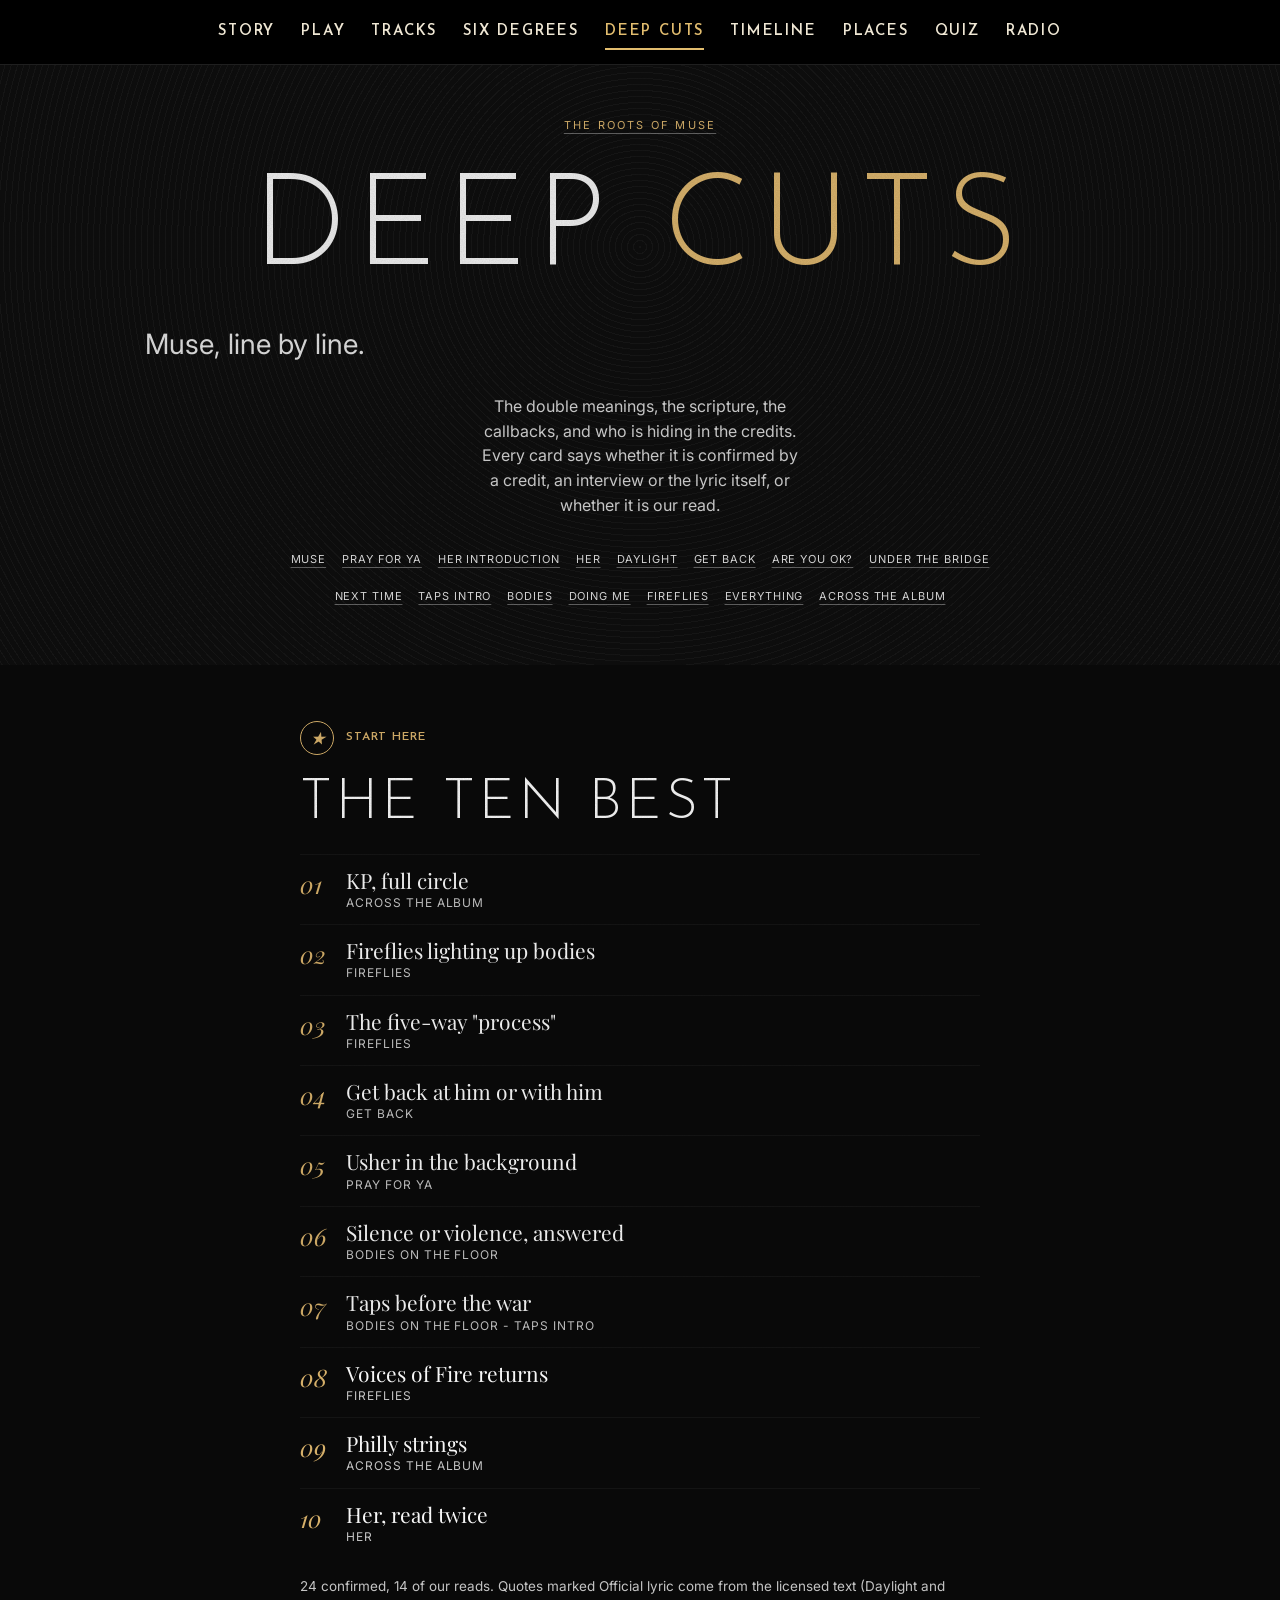
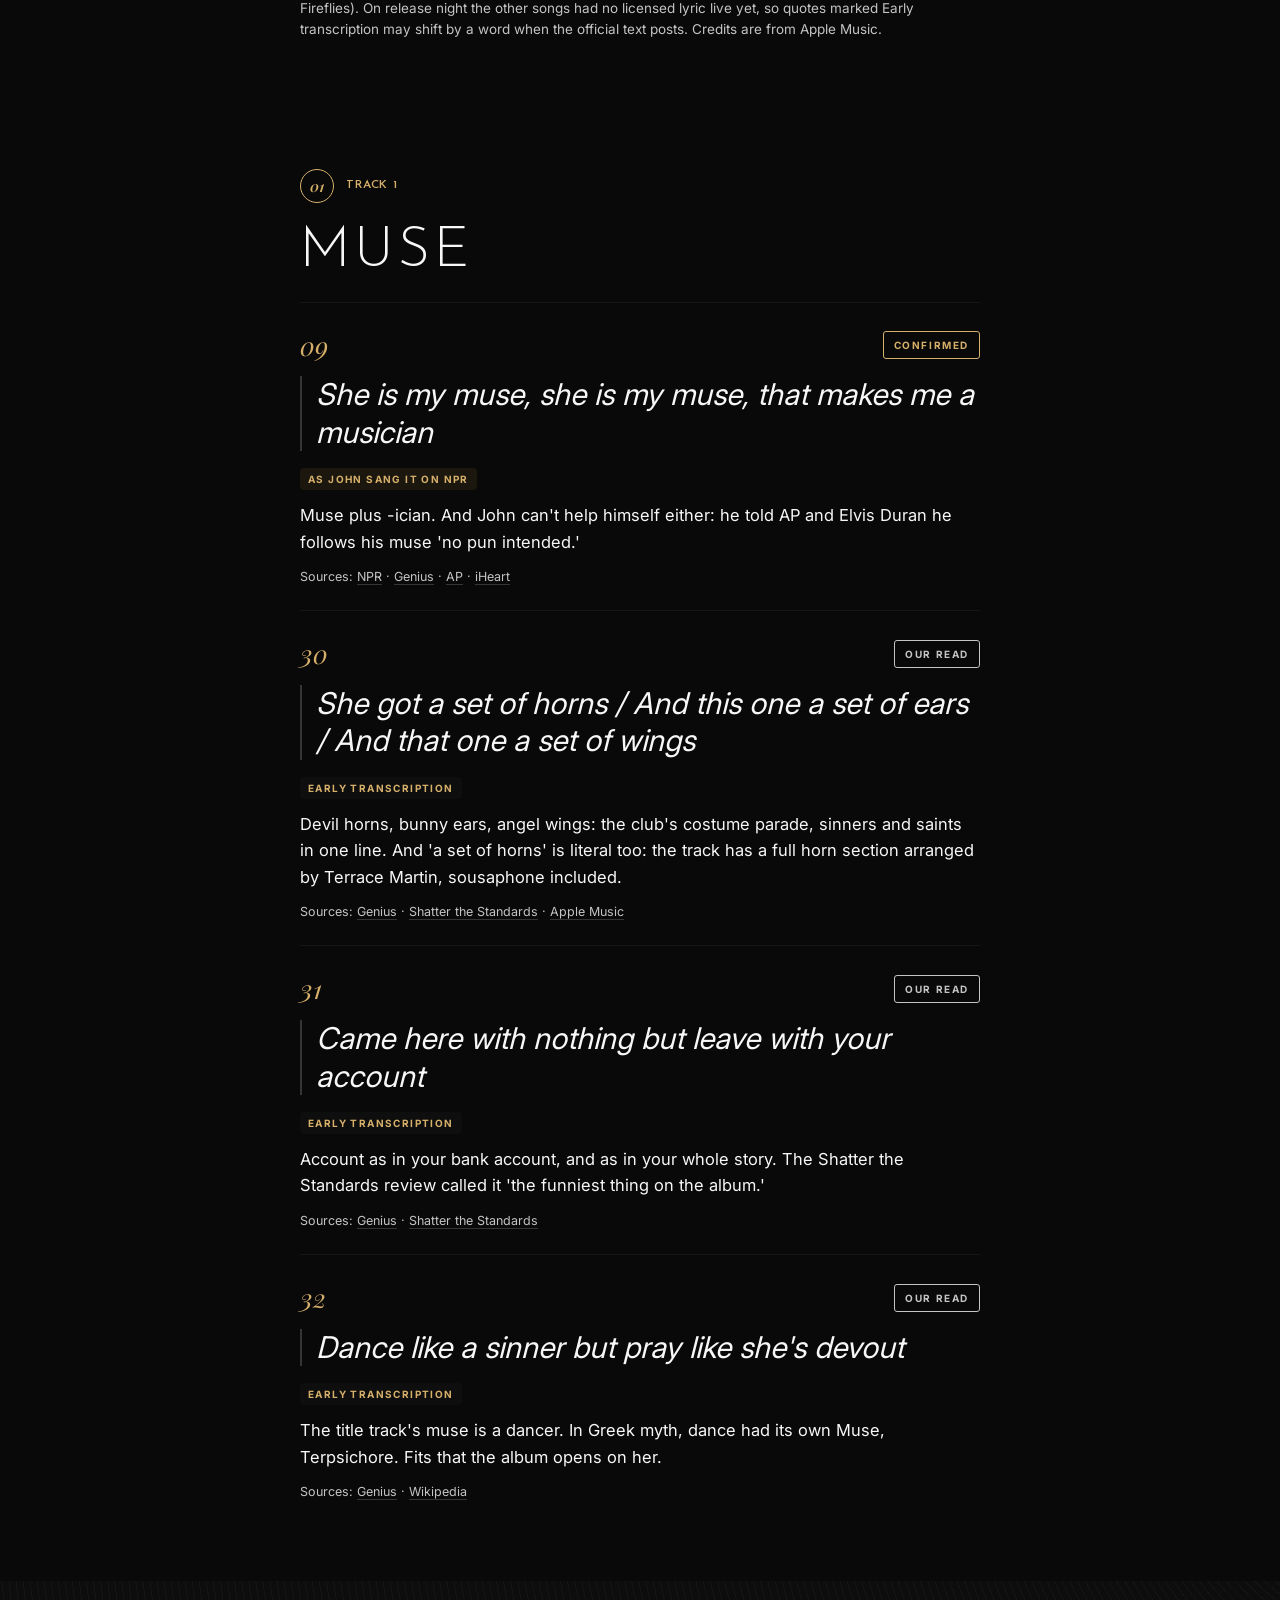
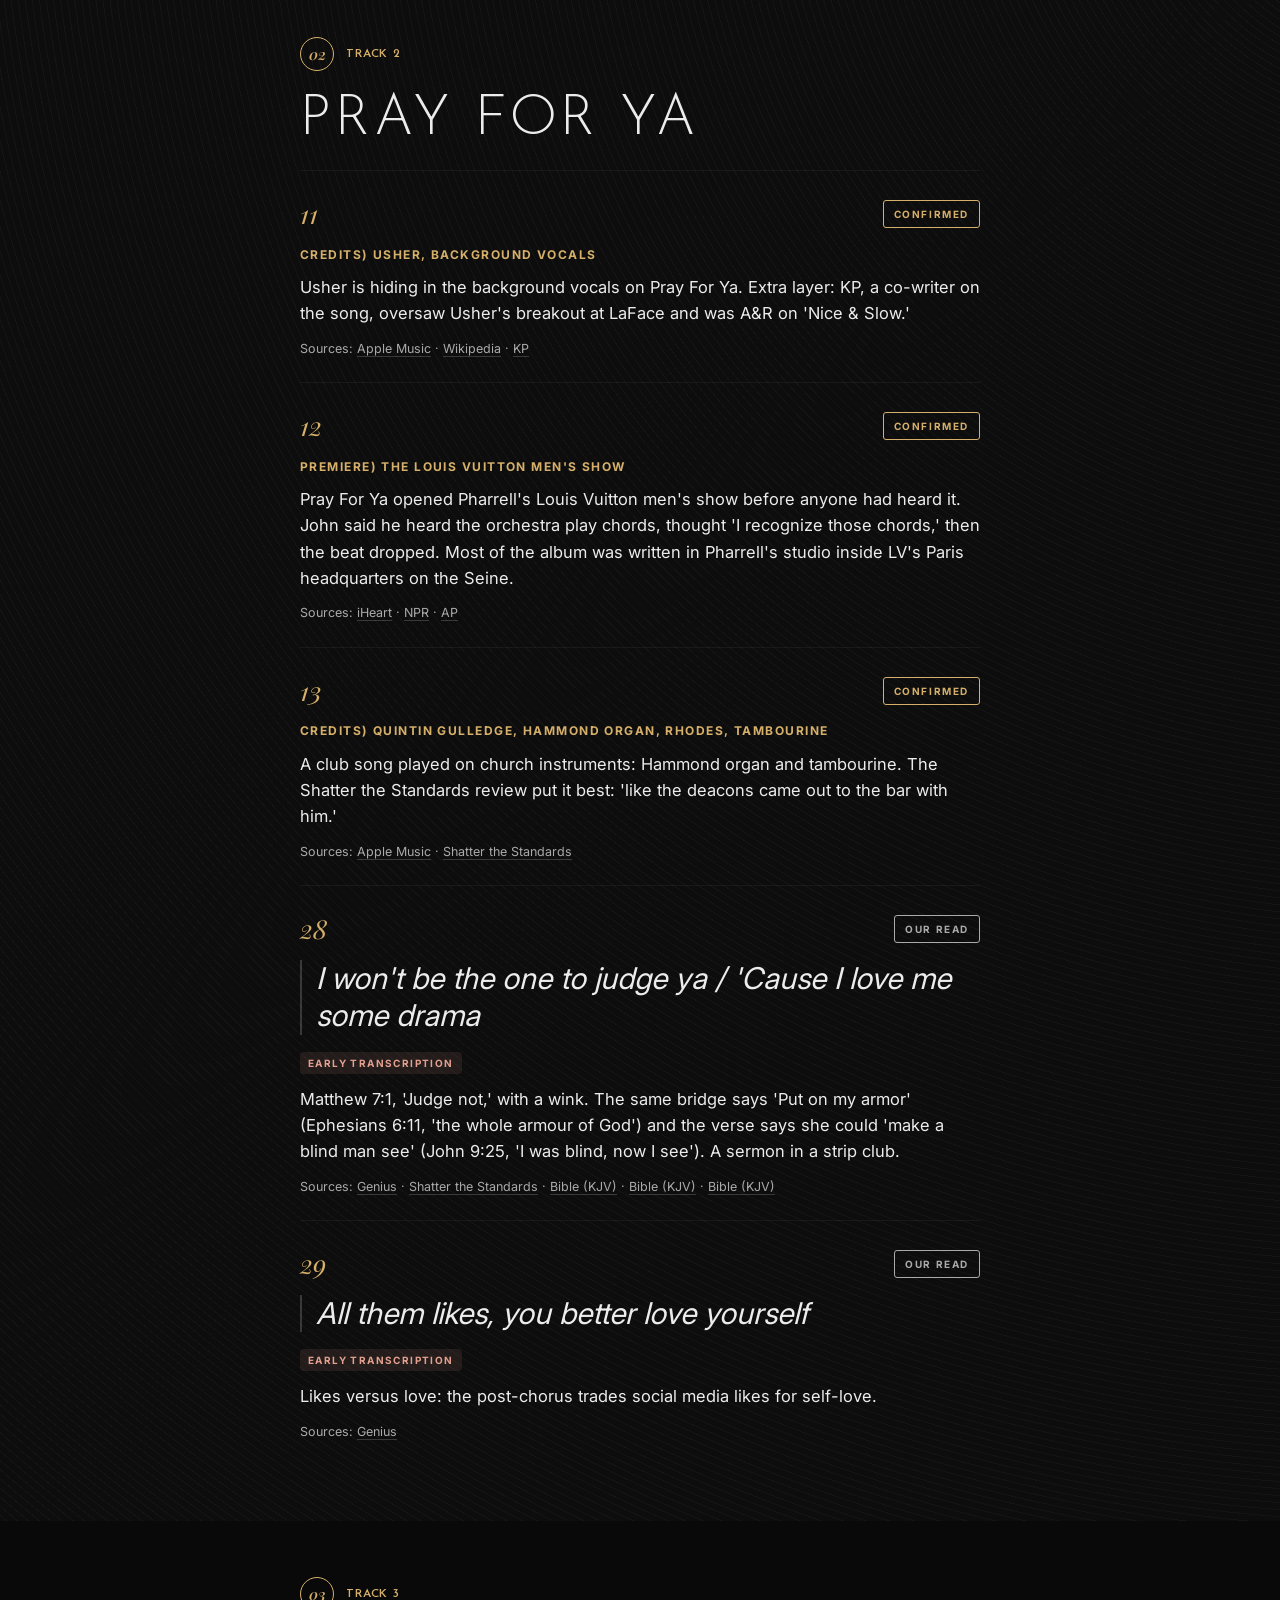
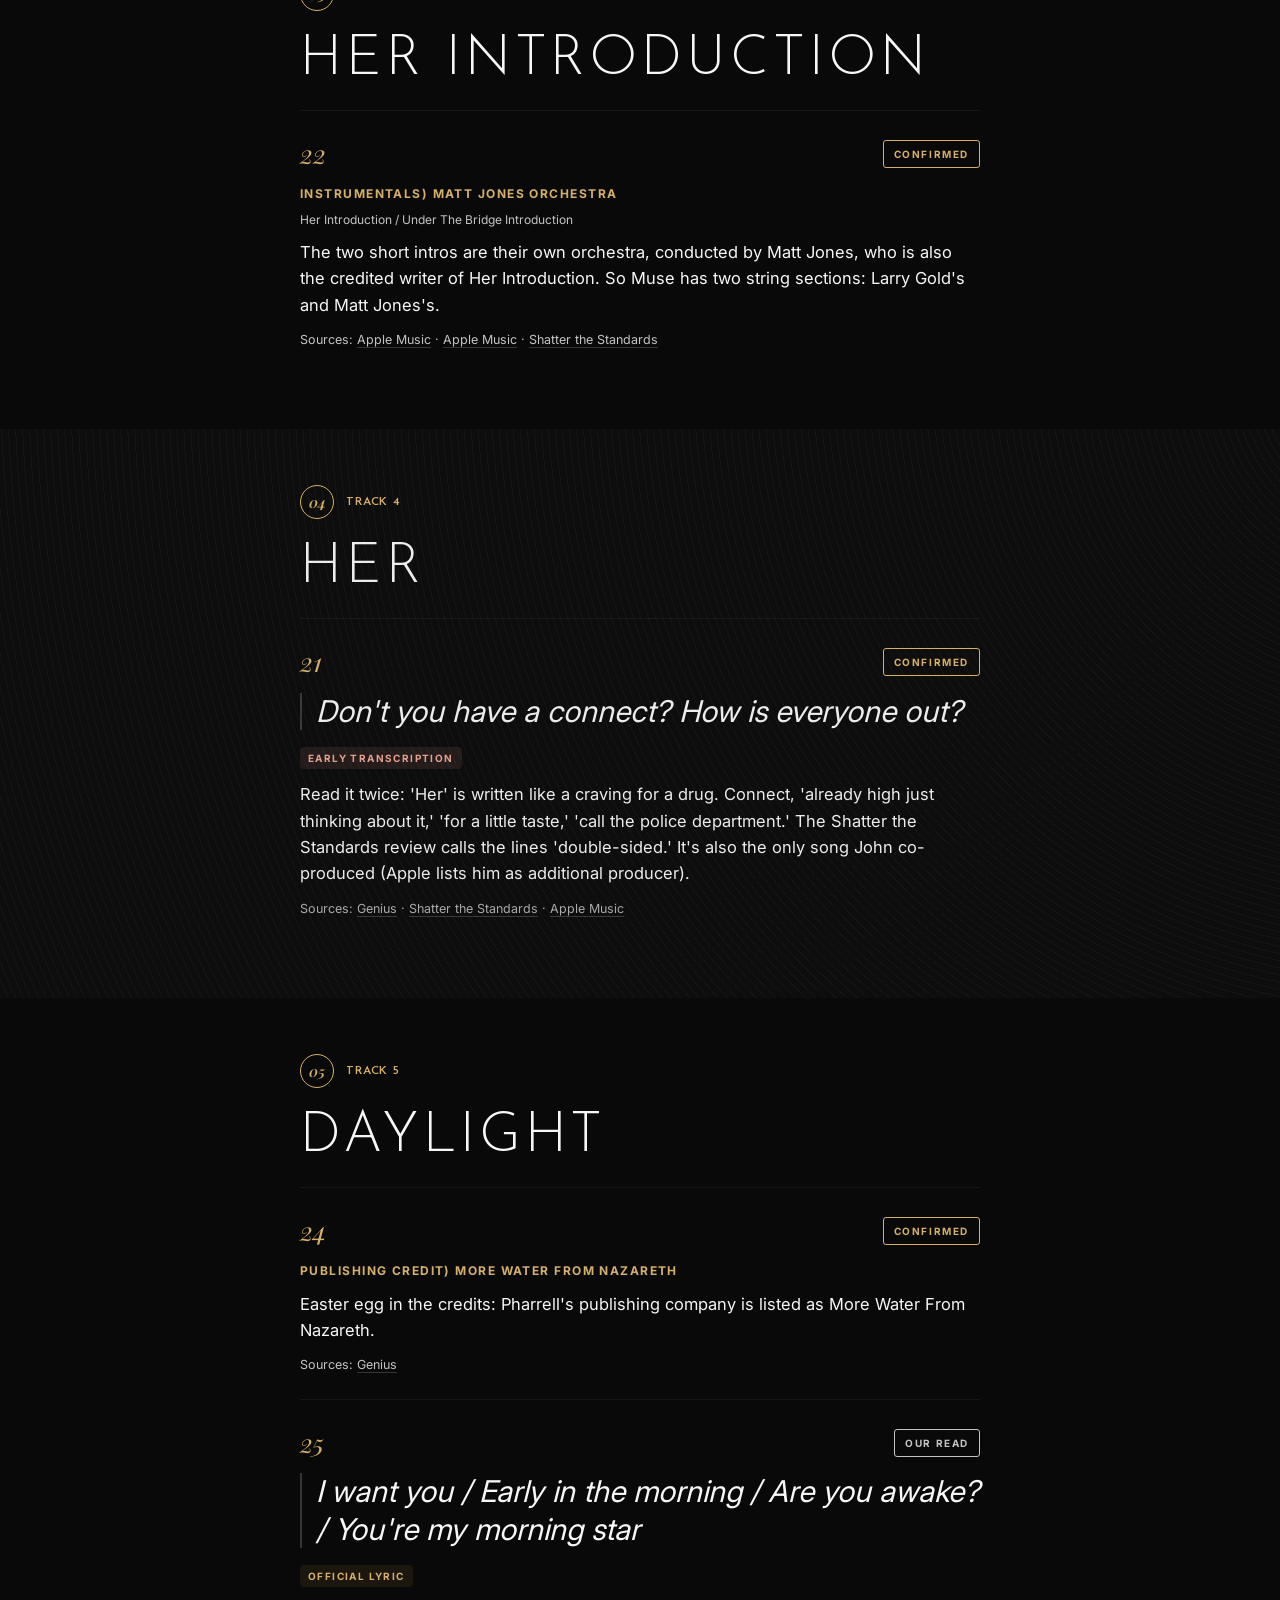
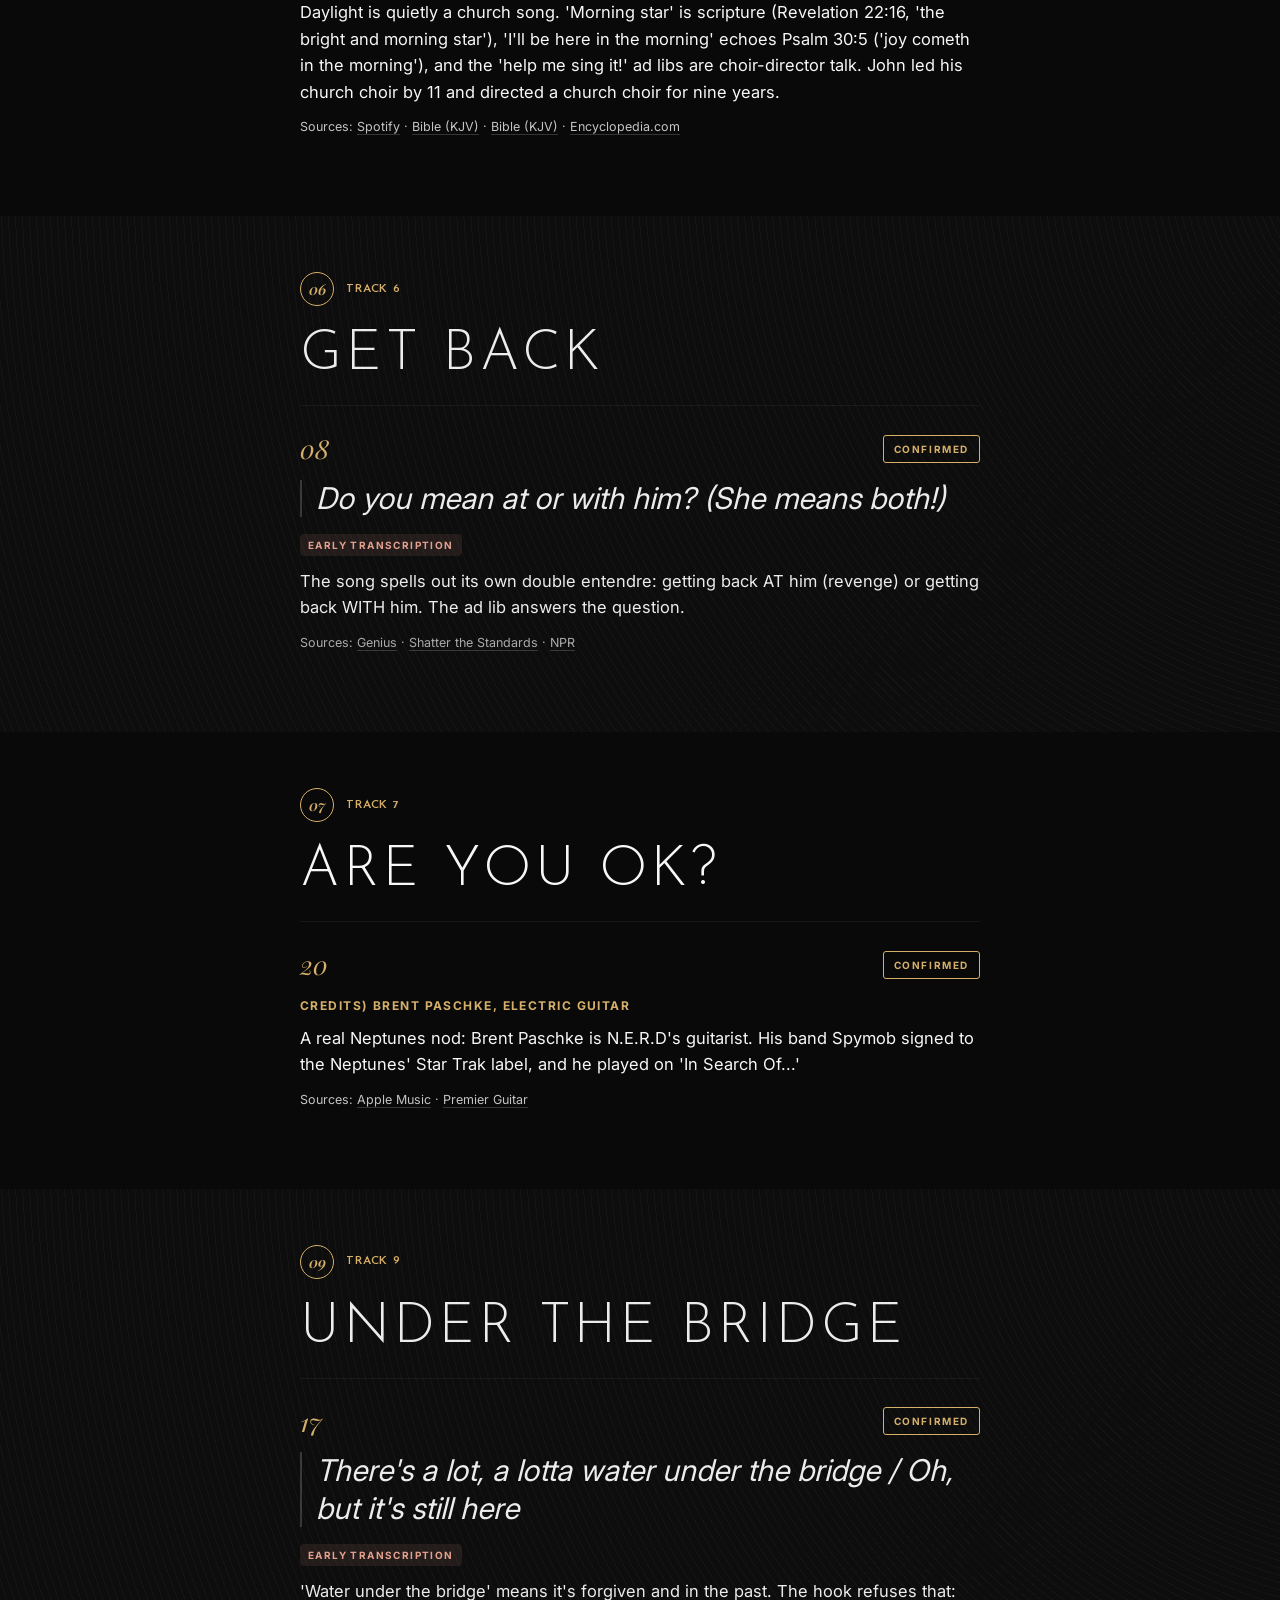
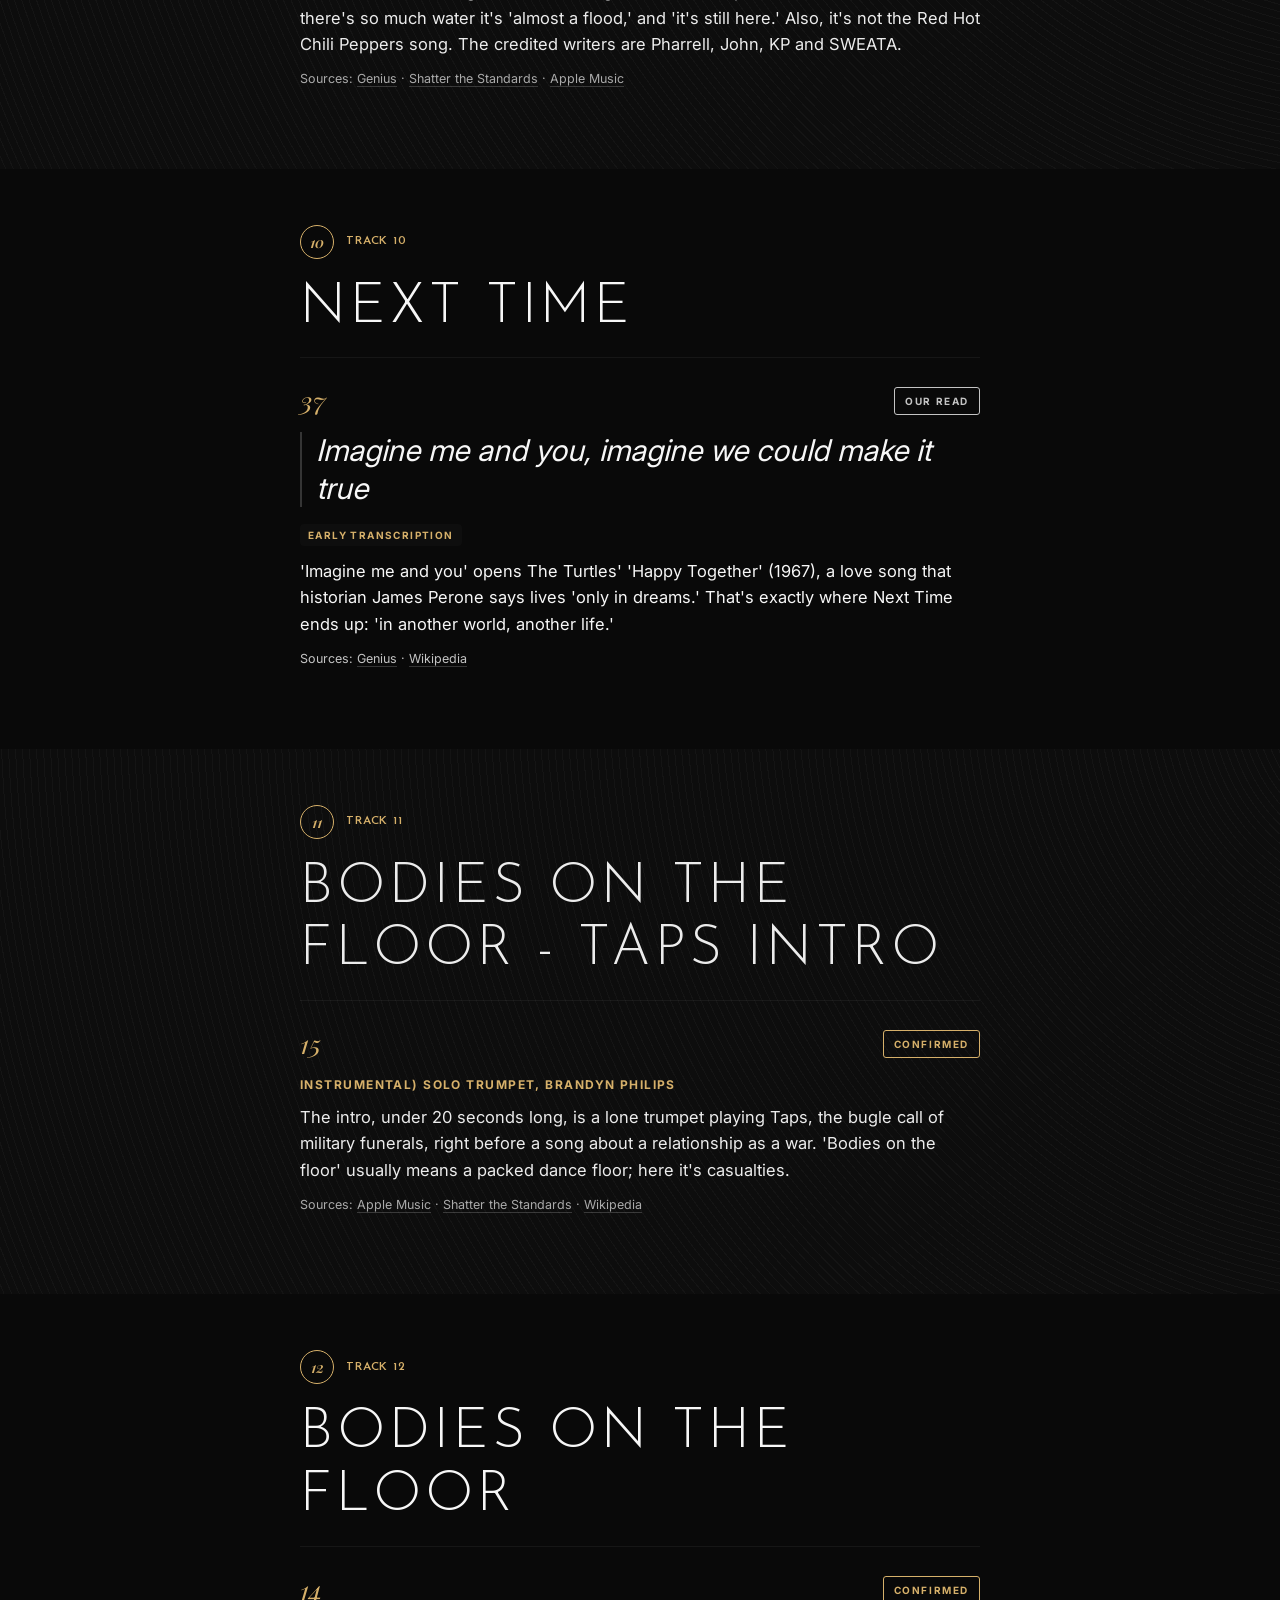
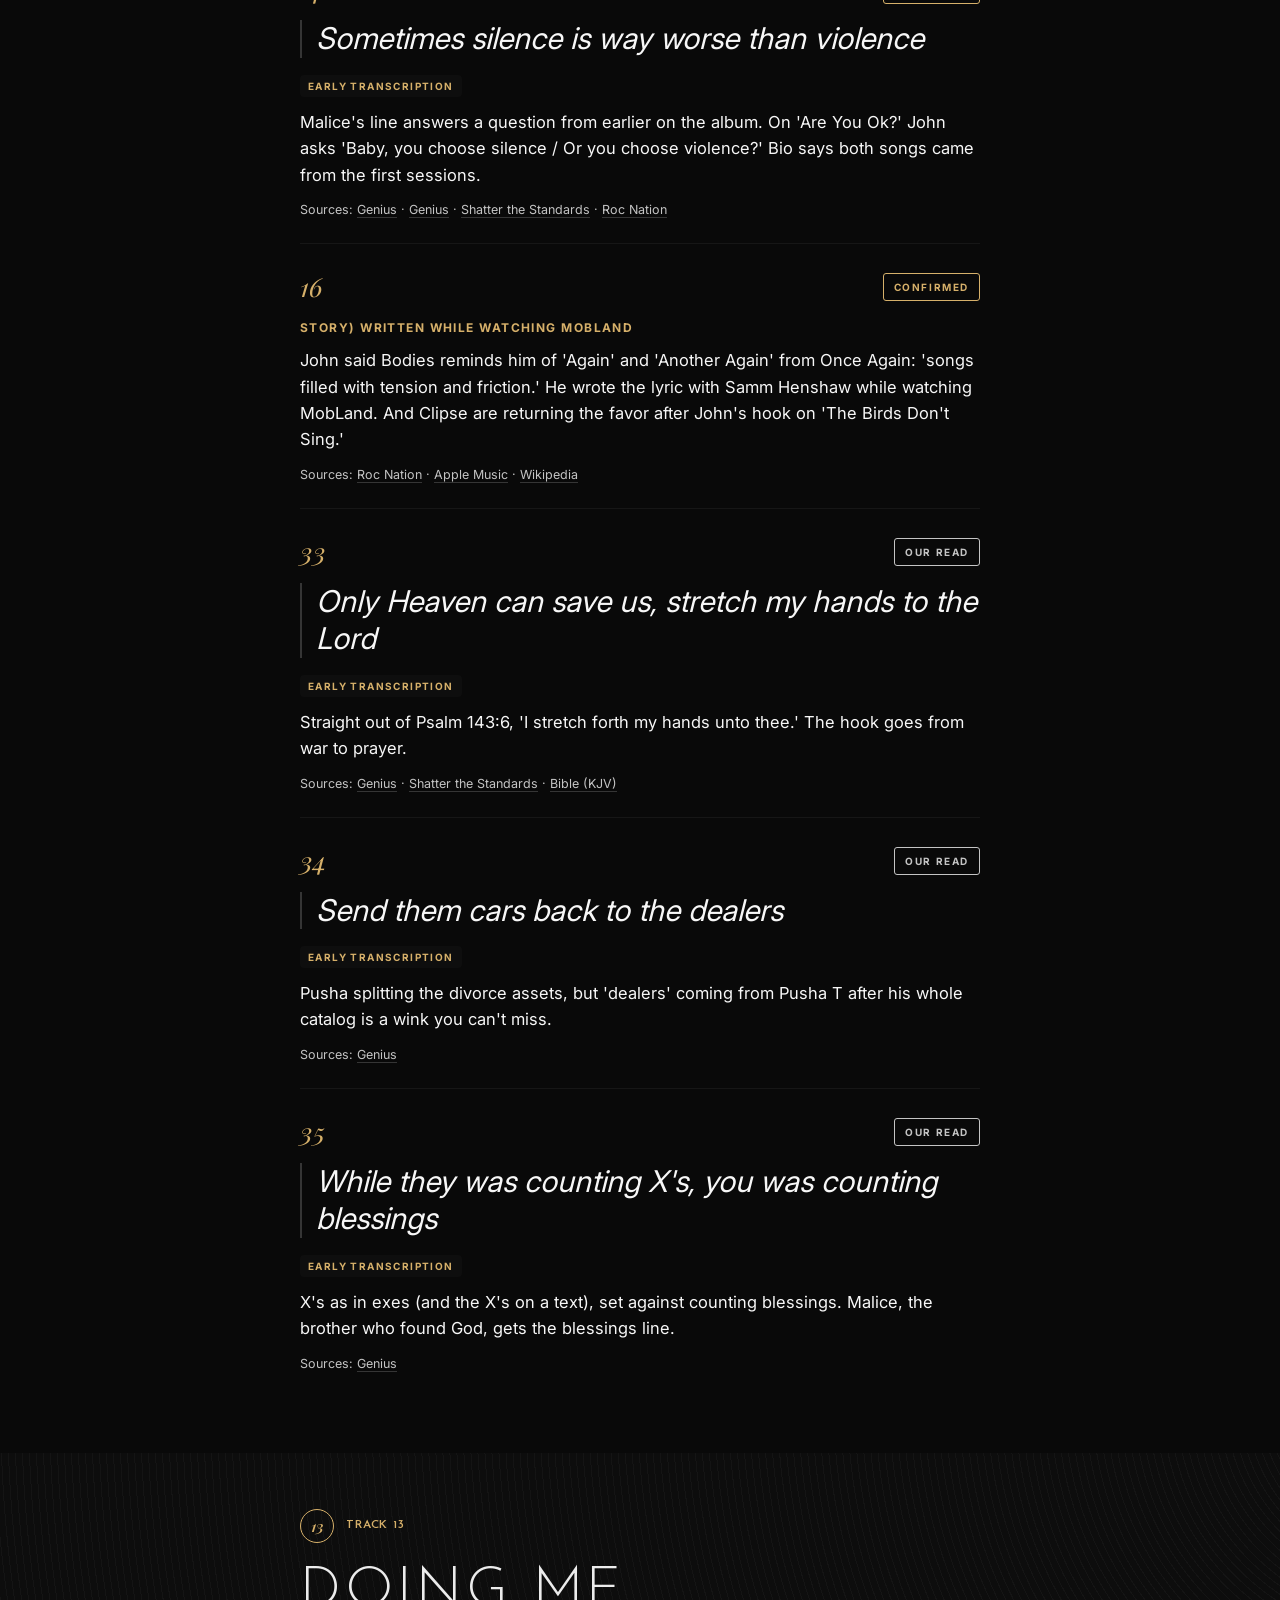
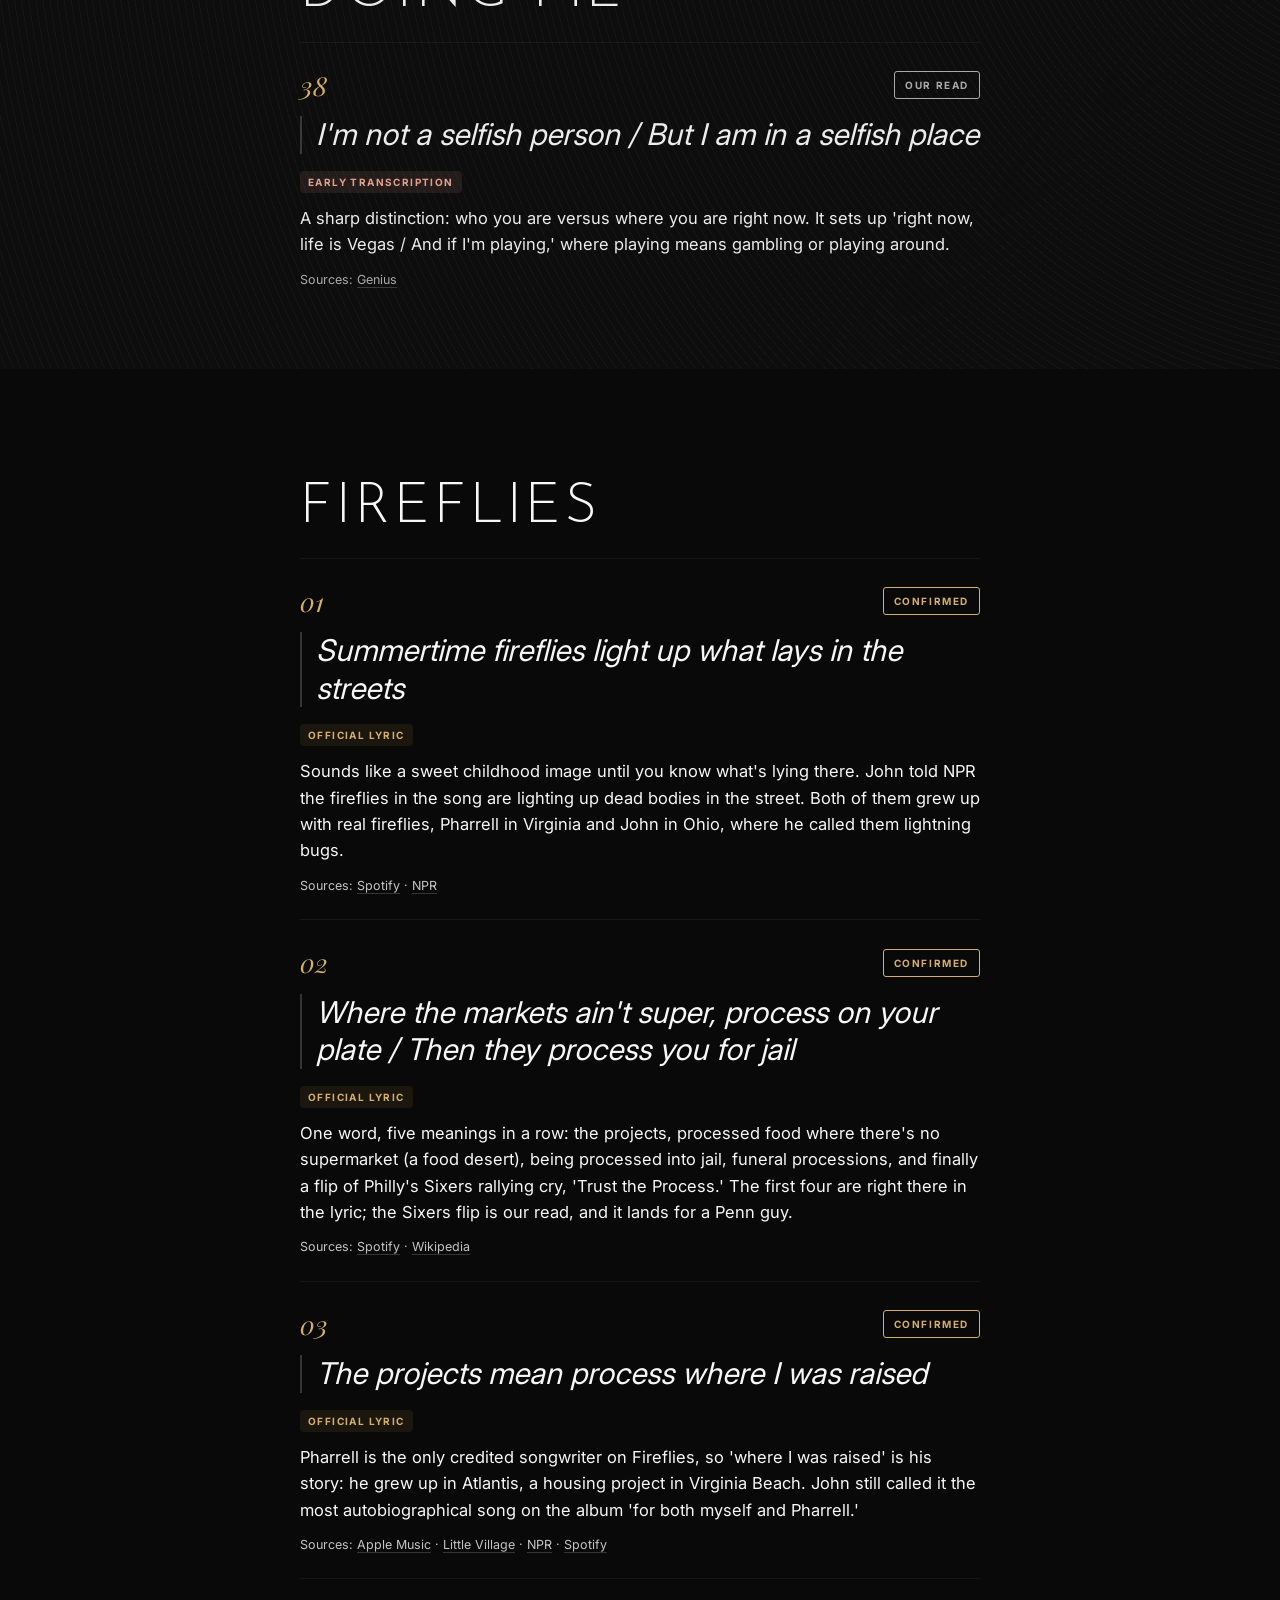
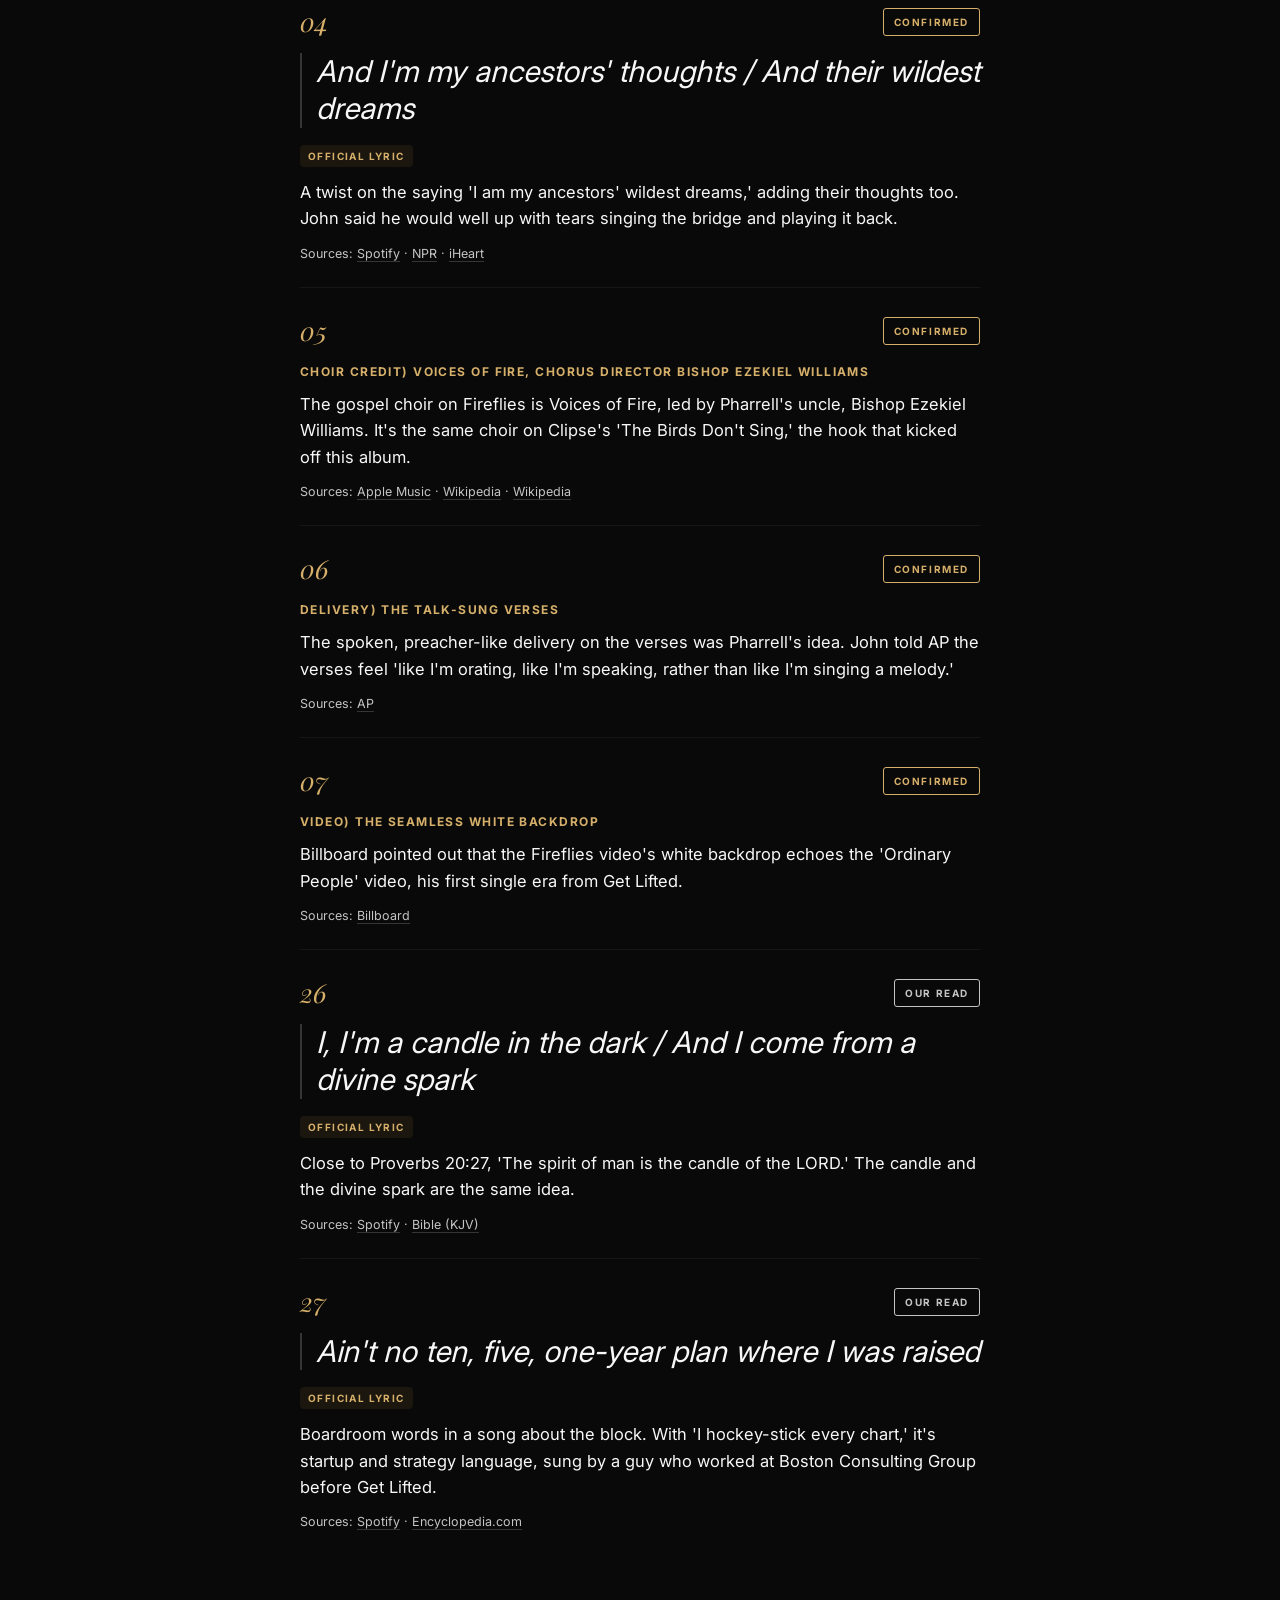
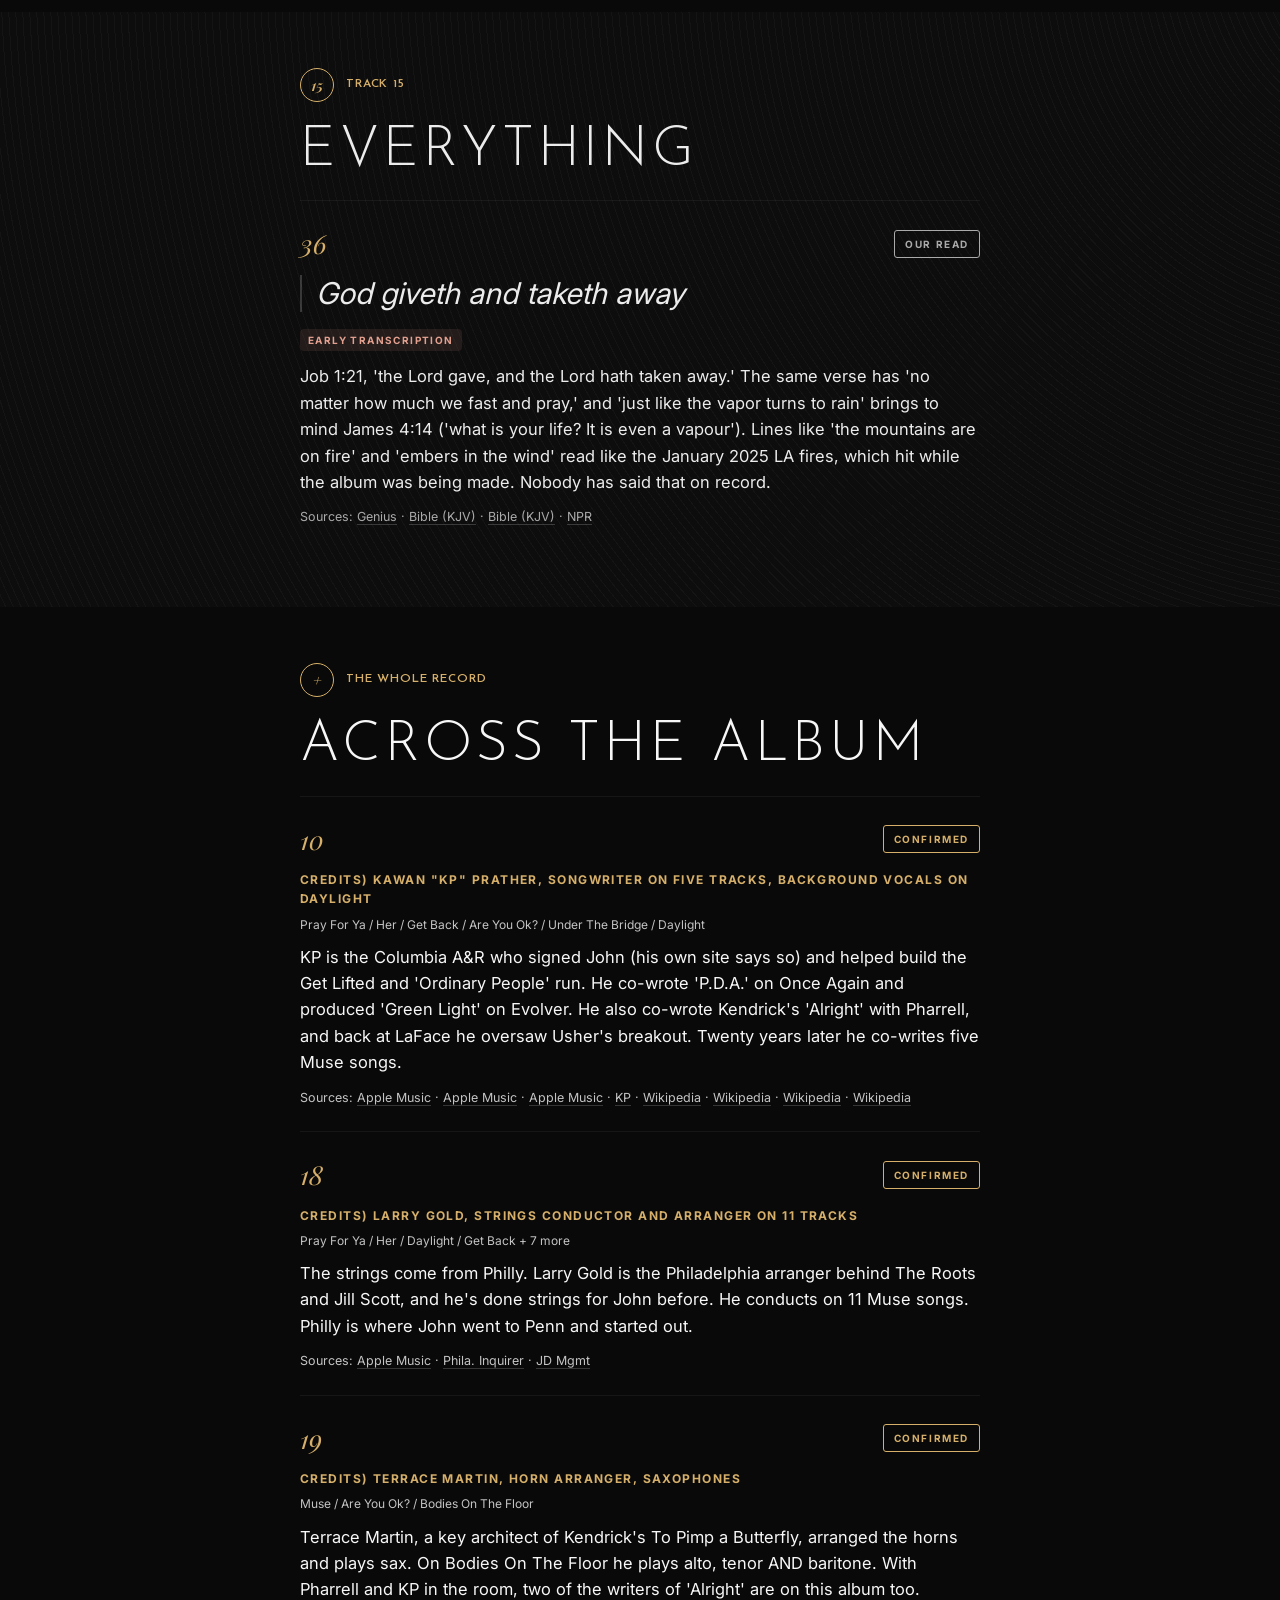
==== commit 354b4c8c: "Nav: add Play tab linking to /#play on every page; land below the sticky nav" ====
--- a/deep-cuts/index.html
+++ b/deep-cuts/index.html
@@ -20,11 +20,11 @@
 <link rel="stylesheet" href="/styles.css">
 <link rel="stylesheet" href="/deep-cuts/dc.css">
 <script src="/script.js"></script>
-<link rel="stylesheet" href="/assets/rm.css">
+<link rel="stylesheet" href="/assets/rm.css?v=20261110">
 </head>
 <body class="rm-type">
 <a class="skip" href="#main">Skip to content</a>
-<nav class="rm-nav" aria-label="The Roots of Muse"><div class="rm-nav-in"><a href="/">Story</a><a href="/tracks/">Tracks</a><a href="/map/">Six Degrees</a><a href="/deep-cuts/" aria-current="page">Deep Cuts</a><a href="/timeline/">Timeline</a><a href="/places/">Places</a><a href="/quiz/">Quiz</a><a href="/radio/">Radio</a></div></nav>
+<nav class="rm-nav" aria-label="The Roots of Muse"><div class="rm-nav-in"><a href="/">Story</a><a href="/#play">Play</a><a href="/tracks/">Tracks</a><a href="/map/">Six Degrees</a><a href="/deep-cuts/" aria-current="page">Deep Cuts</a><a href="/timeline/">Timeline</a><a href="/places/">Places</a><a href="/quiz/">Quiz</a><a href="/radio/">Radio</a></div></nav>
 
 <div class="grain" aria-hidden="true"></div>
 <header class="dc-hero">
--- a/styles.css
+++ b/styles.css
@@ -196,3 +196,176 @@
   .toc{grid-area:toc;max-width:none}
   .h1-a,.h1-b{font-size:118px}
 }
+
+/* Play Muse v2: the notebook */
+.play.paper{background:#ececec;color:#0d0d0d;padding:0}
+.play .wrap.narrow{max-width:760px}
+.pm-stage{position:relative}
+.pm-js .pm-stage{height:185vh}
+.pm-sticky{padding:72px 0 40px}
+.pm-js .pm-sticky{position:sticky;top:0;min-height:100vh;min-height:100svh;display:flex;align-items:center;padding:56px 0 32px}
+.pm-sticky .wrap{width:100%}
+.pm-head{margin-bottom:22px!important;display:flex;justify-content:space-between;gap:12px;font:400 12px/1.2 "Josefin Sans",Inter,sans-serif;letter-spacing:.24em;text-transform:uppercase;color:#0d0d0d;border-top:2px solid #0d0d0d;border-bottom:1px solid #0d0d0d;padding:10px 0;margin:0 0 30px}
+.pm-head span:last-child{color:#636363}
+.pm-hero{width:100%;margin:4px 0 34px}
+.pm-svg{display:block;width:100%;height:auto;overflow:visible}
+.pm-ln{stroke:#0d0d0d;stroke-width:1}
+.pm-st{stroke:#0d0d0d;stroke-width:1.3;stroke-linecap:butt}
+.pm-bm{stroke:#0d0d0d;stroke-width:4.6;stroke-linecap:butt}
+.pm-bm2{stroke:#0d0d0d;stroke-width:3.2}
+.pm-sl{fill:none;stroke:#0d0d0d;stroke-width:1.3;stroke-linecap:round}
+.pm-clef{fill:none;stroke:#0d0d0d;stroke-width:2.3;stroke-linecap:round;stroke-linejoin:round}
+.pm-hd{fill:#0d0d0d}
+.pm-hh{fill:none;stroke:#0d0d0d;stroke-width:1.6}
+.pm-ts{font:800 23px/1 var(--serif);fill:#0d0d0d}
+.pm-js .pm-ln,.pm-js .pm-st,.pm-js .pm-bm,.pm-js .pm-bm2,.pm-js .pm-sl,.pm-js .pm-clef{stroke-dasharray:1 1;stroke-dashoffset:1;transition:stroke-dashoffset .55s cubic-bezier(.6,0,.2,1)}
+.pm-js .pm-ln{transition-duration:.9s}
+.pm-js .pm-clef{transition-duration:1.1s}
+.pm-js .pm-hd,.pm-js .pm-hh{opacity:0;transform:translateY(-16px);transition:opacity .25s ease,transform .45s cubic-bezier(.3,1.6,.5,1)}
+.pm-js .pm-k:not(.w){stroke-linecap:butt}
+.pm-js .pm-k.w{stroke-dashoffset:0;opacity:1;transform:none}
+.pm-title{font-size:clamp(84px,25vw,170px);line-height:.95!important;letter-spacing:.01em!important;text-align:left;margin:0;color:#0d0d0d;display:flex;flex-wrap:wrap;gap:0 .2em}
+.pm-title span{display:inline-block}
+.pm-js .pm-title span{clip-path:inset(0 100% 0 0);transform:translateY(.12em);transition:clip-path .8s cubic-bezier(.7,0,.2,1),transform .8s cubic-bezier(.2,.8,.2,1)}
+.pm-js .pm-t2{transition-delay:.18s!important}
+.pm-js.pm-t-on .pm-title span{clip-path:inset(0 0 0 0);transform:none}
+.pm-rule{height:6px;background:#d6b06a;margin:18px 0 18px;transform-origin:left;width:100%}
+.pm-js .pm-rule{transform:scaleX(0);transition:transform .9s cubic-bezier(.7,0,.2,1) .25s}
+.pm-js.pm-t-on .pm-rule{transform:none}
+.pm-lede{font-size:19px;line-height:1.5;margin:0 0 10px;max-width:560px}
+.pm-js .pm-lede,.pm-js .pm-hero-note{opacity:0;transform:translateY(12px);transition:opacity .6s ease,transform .6s ease}
+.pm-js.pm-l-on .pm-lede,.pm-js.pm-l-on .pm-hero-note{opacity:1;transform:none}
+.pm-note-ill{font-size:12px;letter-spacing:.06em;color:#636363;margin:0}
+.pm-desk{padding:40px 22px 72px}
+.pm-kicker,.pm-cta-k,.pm-d-h{font:600 11px/1.2 var(--sans);letter-spacing:.24em;text-transform:uppercase;margin:0 0 10px}
+.pm-kicker{color:#636363}
+.pm-desk-h{font-size:40px;line-height:1;margin:0 0 26px}
+.pm-fan{list-style:none;margin:0 auto;padding:0;position:relative;height:510px;max-width:340px}
+.pm-fan li{position:absolute;left:0;right:0;top:0;pointer-events:none}
+.pm-fan .pm-page{pointer-events:auto}
+.pm-page{--rot:0deg;position:relative;display:flex;flex-direction:column;align-items:stretch;text-align:left;width:100%;height:300px;padding:16px 18px 14px;background:#fbfbf8;color:#0d0d0d;border:1px solid #0d0d0d;border-radius:2px;font:inherit;cursor:pointer;-webkit-tap-highlight-color:transparent;box-shadow:0 2px 0 rgba(13,13,13,.9),0 14px 26px rgba(13,13,13,.14);transform:translate3d(0,calc(var(--i)*16px),0) rotate(calc(var(--i)*1deg));transition:transform .9s cubic-bezier(.2,.8,.2,1)}
+.pm-fan li:nth-child(1) .pm-page{--rot:-2.5deg}
+.pm-fan li:nth-child(2) .pm-page{--rot:1.8deg}
+.pm-fan li:nth-child(3) .pm-page{--rot:-.8deg}
+.pm-fan.on .pm-page{transform:translate3d(0,calc(var(--i)*104px),0) rotate(var(--rot))}
+.pm-fan.on li:nth-child(2) .pm-page{transition-delay:.12s}
+.pm-fan.on li:nth-child(3) .pm-page{transition-delay:.24s}
+.pm-fan.on .pm-page:active{transform:translate3d(0,calc(var(--i)*104px - 8px),0) rotate(0deg);transition-duration:.2s;transition-delay:0s}
+@media (hover:hover){.pm-fan.on .pm-page:hover{transform:translate3d(0,calc(var(--i)*104px - 10px),0) rotate(0deg);transition-delay:0s}}
+.pm-pg-top{display:flex;justify-content:space-between;font:600 10px/1 var(--sans);letter-spacing:.22em;text-transform:uppercase;color:#636363;border-bottom:1px solid #0d0d0d;padding-bottom:8px}
+.pm-pg-title{font-family:"Josefin Sans",Inter,sans-serif;font-weight:400;text-transform:uppercase;font-size:27px;line-height:1.05;letter-spacing:.05em;margin:12px 0 4px}
+.pm-pg-by{font:500 12px/1.2 var(--sans);letter-spacing:.08em;text-transform:uppercase;color:#636363}
+.pm-mini{display:block;margin-top:auto}
+.pm-pg-open{display:block;font:700 11px/1 var(--sans);letter-spacing:.18em;text-transform:uppercase;margin-top:16px;color:#0d0d0d}
+.pm-pg-open::after{content:"";display:inline-block;width:22px;height:1px;background:#0d0d0d;vertical-align:middle;margin-left:10px}
+.pm-tap{font-size:14px;color:#636363;margin:8px 0 0;text-align:center}
+.pm-cta{background:#0d0d0d;color:#ececec;padding:72px 0 76px}
+.pm-cta-k{color:#d6b06a}
+.pm-cta-h{font-family:"Josefin Sans",Inter,sans-serif;font-weight:300;text-transform:uppercase;font-size:clamp(38px,11vw,72px);line-height:1.05;letter-spacing:.04em;margin:0 0 16px}
+.pm-cta-songs{font:600 12px/1.6 var(--sans);letter-spacing:.16em;text-transform:uppercase;color:#aaaaaa;margin:0 0 30px}
+.pm-cta-songs span{color:#d6b06a;margin:0 4px}
+.pm-cta .play-btns{justify-content:flex-start;flex-direction:column;align-items:stretch;gap:12px;margin:0 0 24px;max-width:420px}
+.pm-cta .btn{text-align:center}
+.btn.pm-big{font-size:14px;padding:22px 24px}
+.btn.btn-line{background:transparent;color:#d6b06a;border:1px solid #d6b06a;padding:15px 29px}
+.btn.btn-line:hover{background:#d6b06a;color:#0d0d0d}
+.pm-cta .play-note{text-align:left;margin:0;font-size:15px;color:#bdbdbd;max-width:560px}
+.play-note a{color:#d6b06a}
+.pm-lock,.pm-lock body{overflow:hidden}
+.pm-dlg{position:fixed;inset:0;width:100%;height:100%;max-width:none;max-height:none;margin:0;padding:0;border:0;background:#fbfbf8;color:#0d0d0d;transform-origin:center}
+.pm-dlg::backdrop{background:rgba(13,13,13,.6)}
+.pm-dlg-in{height:100%;overflow-y:auto;-webkit-overflow-scrolling:touch;overscroll-behavior:contain;padding:18px 22px 48px}
+.pm-dlg-body{max-width:640px;margin:0 auto}
+.pm-close{position:sticky;top:0;float:right;z-index:2;background:#0d0d0d;color:#ececec;border:0;border-radius:2px;font:700 11px/1 var(--sans);letter-spacing:.18em;text-transform:uppercase;padding:12px 14px;cursor:pointer;margin:0 0 8px 12px}
+.pm-d-top{display:flex;justify-content:space-between;gap:10px;font:600 10px/1.3 var(--sans);letter-spacing:.2em;text-transform:uppercase;color:#636363;border-top:2px solid #0d0d0d;padding-top:10px;margin:46px 0 0;clear:both}
+.pm-d-title{font-size:clamp(40px,12vw,76px);line-height:1!important;margin:20px 0 8px;text-align:center}
+.pm-d-by{text-align:center;font:600 12px/1.3 var(--sans);letter-spacing:.14em;text-transform:uppercase;margin:0 0 6px}
+.pm-d-credit{text-align:center;font-size:13px;line-height:1.45;color:#636363;margin:0 auto 22px;max-width:420px}
+.pm-d-score .pm-svg{margin:0 0 4px}
+.pm-dlg .pm-note-ill{margin:6px 0 30px}
+.pm-js .pm-dlg .pm-d-title,.pm-js .pm-dlg .pm-d-by,.pm-js .pm-dlg .pm-d-credit{opacity:0;transform:translateY(10px);transition:opacity .5s ease,transform .5s ease}
+.pm-dlg.in .pm-d-title,.pm-dlg.in .pm-d-by,.pm-dlg.in .pm-d-credit{opacity:1!important;transform:none!important}
+.pm-dlg.in .pm-d-by{transition-delay:.08s}.pm-dlg.in .pm-d-credit{transition-delay:.16s}
+.pm-d-h{color:#0d0d0d;border-top:1px solid #0d0d0d;padding-top:12px}
+.pm-d-story{margin:0 0 28px}
+.pm-d-story div{display:grid;grid-template-columns:92px 1fr;gap:12px;padding:14px 0;border-bottom:1px solid rgba(13,13,13,.18)}
+.pm-d-story dt{font:700 11px/1.5 var(--sans);letter-spacing:.14em;text-transform:uppercase;color:#636363}
+.pm-d-story dd{margin:0;font-size:16px;line-height:1.5}
+.pm-d-line dd q{display:block;font-family:var(--serif);font-weight:600;font-size:23px;line-height:1.25;quotes:"\201C" "\201D" "\2018" "\2019"}
+.pm-d-line dd span{display:block;font-size:12px;color:#636363;margin-top:8px;letter-spacing:.04em}
+.pm-d-acts{display:flex;flex-direction:column;gap:12px;margin:0 0 14px}
+.pm-d-acts .btn{text-align:center}
+.pm-play{display:inline-flex;align-items:center;justify-content:center;gap:10px;background:transparent;color:#0d0d0d;border:1px solid #0d0d0d;border-radius:3px;padding:15px 18px;font:700 13px/1 var(--sans);letter-spacing:.14em;text-transform:uppercase;cursor:pointer}
+.pm-play[aria-pressed="true"]{background:#0d0d0d;color:#ececec}
+.pm-ico{width:0;height:0;border-left:9px solid currentColor;border-top:5.5px solid transparent;border-bottom:5.5px solid transparent}
+.pm-play[aria-pressed="true"] .pm-ico{width:9px;height:11px;border:0;border-left:3px solid currentColor;border-right:3px solid currentColor}
+.pm-dlg.playing .pm-hd{animation:pmNod .5s ease-in-out infinite alternate}
+.pm-dlg.playing .pm-svg:nth-child(2) .pm-hd{animation-delay:.25s}
+@keyframes pmNod{to{transform:translateY(-2px)}}
+.pm-d-small{font-size:12px;color:#636363;margin:0}
+@media (min-width:760px){
+  .pm-js .pm-stage{height:200vh}
+  .pm-fan{max-width:none;height:360px}
+  .pm-fan li{width:31%;right:auto}
+  .pm-fan li:nth-child(1){left:0}.pm-fan li:nth-child(2){left:34.5%}.pm-fan li:nth-child(3){left:69%}
+  .pm-fan .pm-page{transform:translate3d(calc((1 - var(--i))*100%),0,0) rotate(0deg)}
+  .pm-fan.on .pm-page{transform:translate3d(0,0,0) rotate(var(--rot))}
+  .pm-fan.on .pm-page:active,.pm-fan.on .pm-page:hover{transform:translate3d(0,-10px,0) rotate(0deg)}
+  .pm-cta .play-btns{flex-direction:row}
+}
+@media (prefers-reduced-motion:reduce){
+  .pm-js .pm-stage{height:auto}
+  .pm-js .pm-sticky{position:static;min-height:0}
+  .pm-js .pm-k,.pm-js .pm-title span,.pm-js .pm-rule,.pm-js .pm-lede,.pm-js .pm-hero-note,.pm-page,.pm-js .pm-dlg .pm-d-title,.pm-js .pm-dlg .pm-d-by,.pm-js .pm-dlg .pm-d-credit{transition:none!important;animation:none!important}
+  .pm-js .pm-k{stroke-dashoffset:0;opacity:1;transform:none}
+  .pm-js .pm-title span{clip-path:none;transform:none}
+  .pm-js .pm-rule{transform:none}
+  .pm-js .pm-lede,.pm-js .pm-hero-note{opacity:1;transform:none}
+  .pm-dlg.playing .pm-hd{animation:none}
+}
+
+/* play along */
+.pm-dy{font:700 13px/1 var(--serif);fill:#0d0d0d;letter-spacing:.02em}
+.pm-hp{fill:none;stroke:#0d0d0d;stroke-width:1.2;stroke-linecap:round;stroke-linejoin:round}
+.pm-js .pm-hp{stroke-dasharray:1 1;stroke-dashoffset:1;transition:stroke-dashoffset .55s cubic-bezier(.6,0,.2,1)}
+.pm-js .pm-dy{opacity:0;transition:opacity .4s ease}
+.pm-js .pm-dy.w{opacity:1}
+.pm-ph{fill:#0d0d0d;opacity:0}
+.pm-nt,.pm-stm,.pm-bm,.pm-ln{transform-box:fill-box;transform-origin:50% 50%}
+.pm-stm.pm-up{transform-origin:50% 100%}.pm-stm.pm-dn{transform-origin:50% 0}
+.pm-dlg.playing .pm-hd{animation:none}
+.pm-pa .pm-svg{opacity:.4;transition:opacity .35s ease}
+.pm-pa .pm-svg.pm-act{opacity:1}
+.pm-pa .pm-act .pm-ph{opacity:1;will-change:transform}
+.pm-pa .pm-hd.pm-hit{fill:#d6b06a}
+.pm-pa .pm-hh.pm-hit{stroke:#d6b06a}
+.pm-pa .pm-stm.pm-hit,.pm-pa .pm-bm.pm-hit{stroke:#d6b06a}
+.pm-pa .pm-act .pm-stm.pm-k.w{transform:scaleY(calc(1 + var(--f,0)*.08))}
+.pm-pa .pm-act .pm-bm.pm-up.pm-k.w{transform:translateY(calc(var(--f,0)*-2.2px))}
+.pm-pa .pm-act .pm-bm.pm-dn.pm-k.w{transform:translateY(calc(var(--f,0)*2.2px))}
+.pm-pa .pm-act .pm-ln.pm-k.w{transform:translateY(calc(var(--v,0)*var(--o,1)*1px))}
+.pm-pa .pm-ln{transition:stroke .25s ease}
+.pm-pa .pm-loud .pm-ln{stroke:#d6b06a}
+.pm-pa .pm-dy.pm-k:not(.pm-r){opacity:0}
+.pm-pa .pm-dy.pm-r{opacity:1;transition:opacity .3s ease}
+.pm-pa .pm-sl.pm-k:not(.pm-r),.pm-pa .pm-hp.pm-k:not(.pm-r){stroke-dashoffset:1;transition-duration:0s}
+.pm-pa .pm-sl.pm-r,.pm-pa .pm-hp.pm-r{stroke-dashoffset:0;transition-timing-function:linear}
+@keyframes pmPop{0%{transform:scale(1)}30%{transform:translateY(-2.5px) scale(1.45)}100%{transform:none}}
+.pm-pa .pm-nt.pm-pop{animation:pmPop .42s cubic-bezier(.3,1.5,.5,1)}
+.pm-pa-bar{display:flex;align-items:center;flex-wrap:wrap;gap:10px 14px;margin:18px 0 10px}
+.pm-pa-bar .pm-play{padding:12px 16px}
+.pm-pa-t{font:600 12px/1 var(--sans);letter-spacing:.12em;color:#636363;font-variant-numeric:tabular-nums}
+.pm-pa-prog{flex:1 0 100%;height:14px;position:relative;cursor:pointer}
+.pm-pa-prog::before,.pm-pa-prog span{content:"";position:absolute;left:0;right:0;top:6px;height:2px;background:#0d0d0d;opacity:.15}
+.pm-pa-prog span{opacity:1;background:#d6b06a;transform:scaleX(0);transform-origin:left}
+.pm-hp-row{display:flex;align-items:center;gap:14px;margin:14px 0 0;flex-wrap:wrap}
+.pm-hp-cap{font-size:13px;line-height:1.4;color:#636363;flex:1 1 160px}
+.pm-js .pm-hp-row{opacity:0;transform:translateY(12px);transition:opacity .6s ease,transform .6s ease}
+.pm-js.pm-l-on .pm-hp-row{opacity:1;transform:none}
+.pm-rm .pm-ph{display:none}
+@media (prefers-reduced-motion:reduce){
+  .pm-pa .pm-nt.pm-pop{animation:none}
+  .pm-pa .pm-act .pm-stm.pm-k.w,.pm-pa .pm-act .pm-bm.pm-k.w,.pm-pa .pm-act .pm-ln.pm-k.w{transform:none}
+  .pm-js .pm-hp-row{opacity:1;transform:none;transition:none}
+  .pm-pa .pm-svg{opacity:1}
+}
--- a/assets/rm.css
+++ b/assets/rm.css
@@ -42,3 +42,15 @@
 .egot{top:var(--rmnav)!important}
 .pl-mapwrap{top:var(--rmnav)!important}
 @media (min-width:900px){.deck-col{top:calc(var(--rmnav) + 24px)!important}}
+
+/* Oct 23: nav always fully visible (no sideways scroll), brighter and larger */
+.rm-nav-in{flex-wrap:wrap!important;overflow:visible!important;justify-content:center!important;gap:10px 26px!important;padding:14px 16px!important}
+.rm-nav a{font-size:15px!important;font-weight:600!important;letter-spacing:.12em!important;color:#efe7d4!important}
+.rm-nav a[aria-current=page]{color:#e2bd6f!important;box-shadow:inset 0 -2px 0 #e2bd6f!important}
+@media(max-width:700px){.rm-nav-in{display:grid!important;grid-template-columns:repeat(4,auto);justify-content:space-between!important;gap:12px 10px!important;padding:12px 14px!important}.rm-nav a{font-size:13.5px!important;letter-spacing:.08em!important;text-align:center;padding:6px 0!important}}
+@media(max-width:360px){.rm-nav a{font-size:12px!important;letter-spacing:.04em!important}}
+
+/* Nov 10: Play tab (home #play) in the nav; 9 links sit as an even 3x3 grid on phones; land below the sticky nav */
+@media(max-width:700px){.rm-nav-in{grid-template-columns:repeat(3,auto)!important}}
+#play{scroll-margin-top:var(--rm-nav-h,72px)}
+@media(max-width:700px){#play{scroll-margin-top:var(--rm-nav-h,152px)}}
